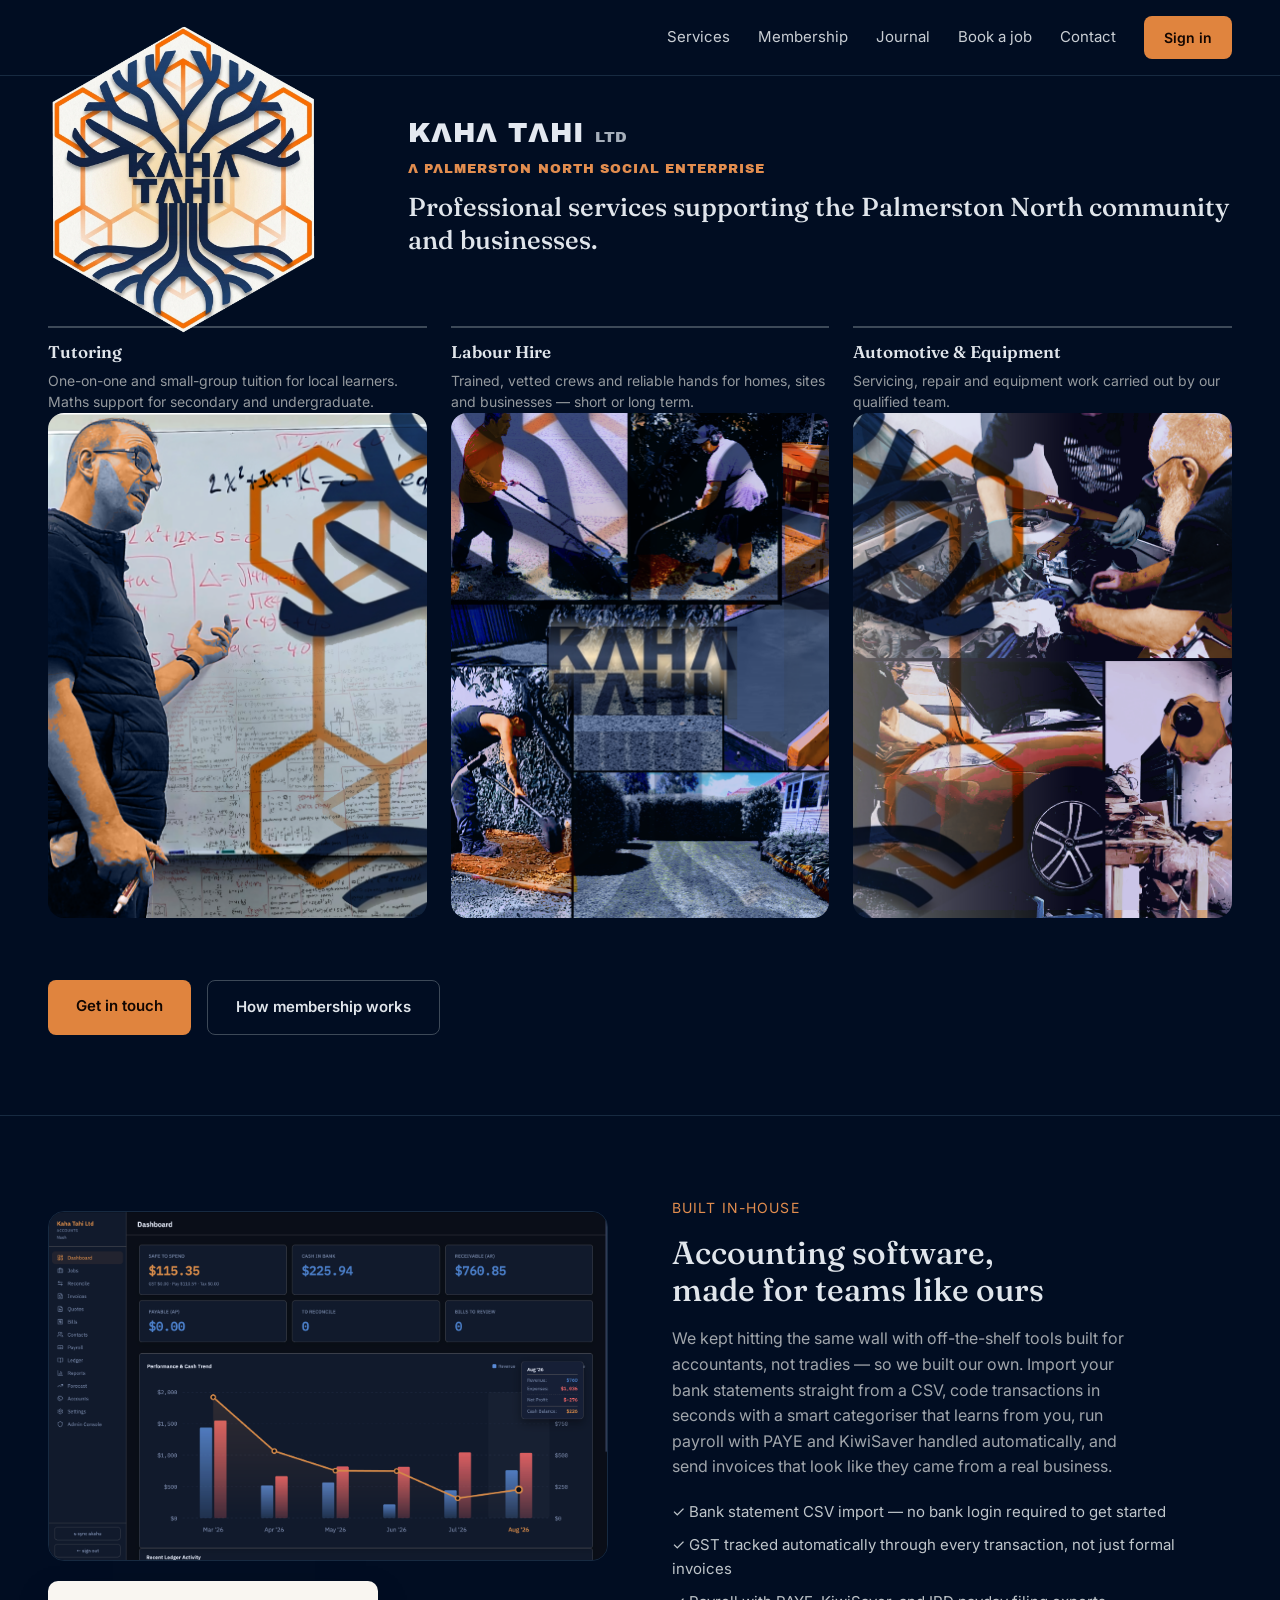
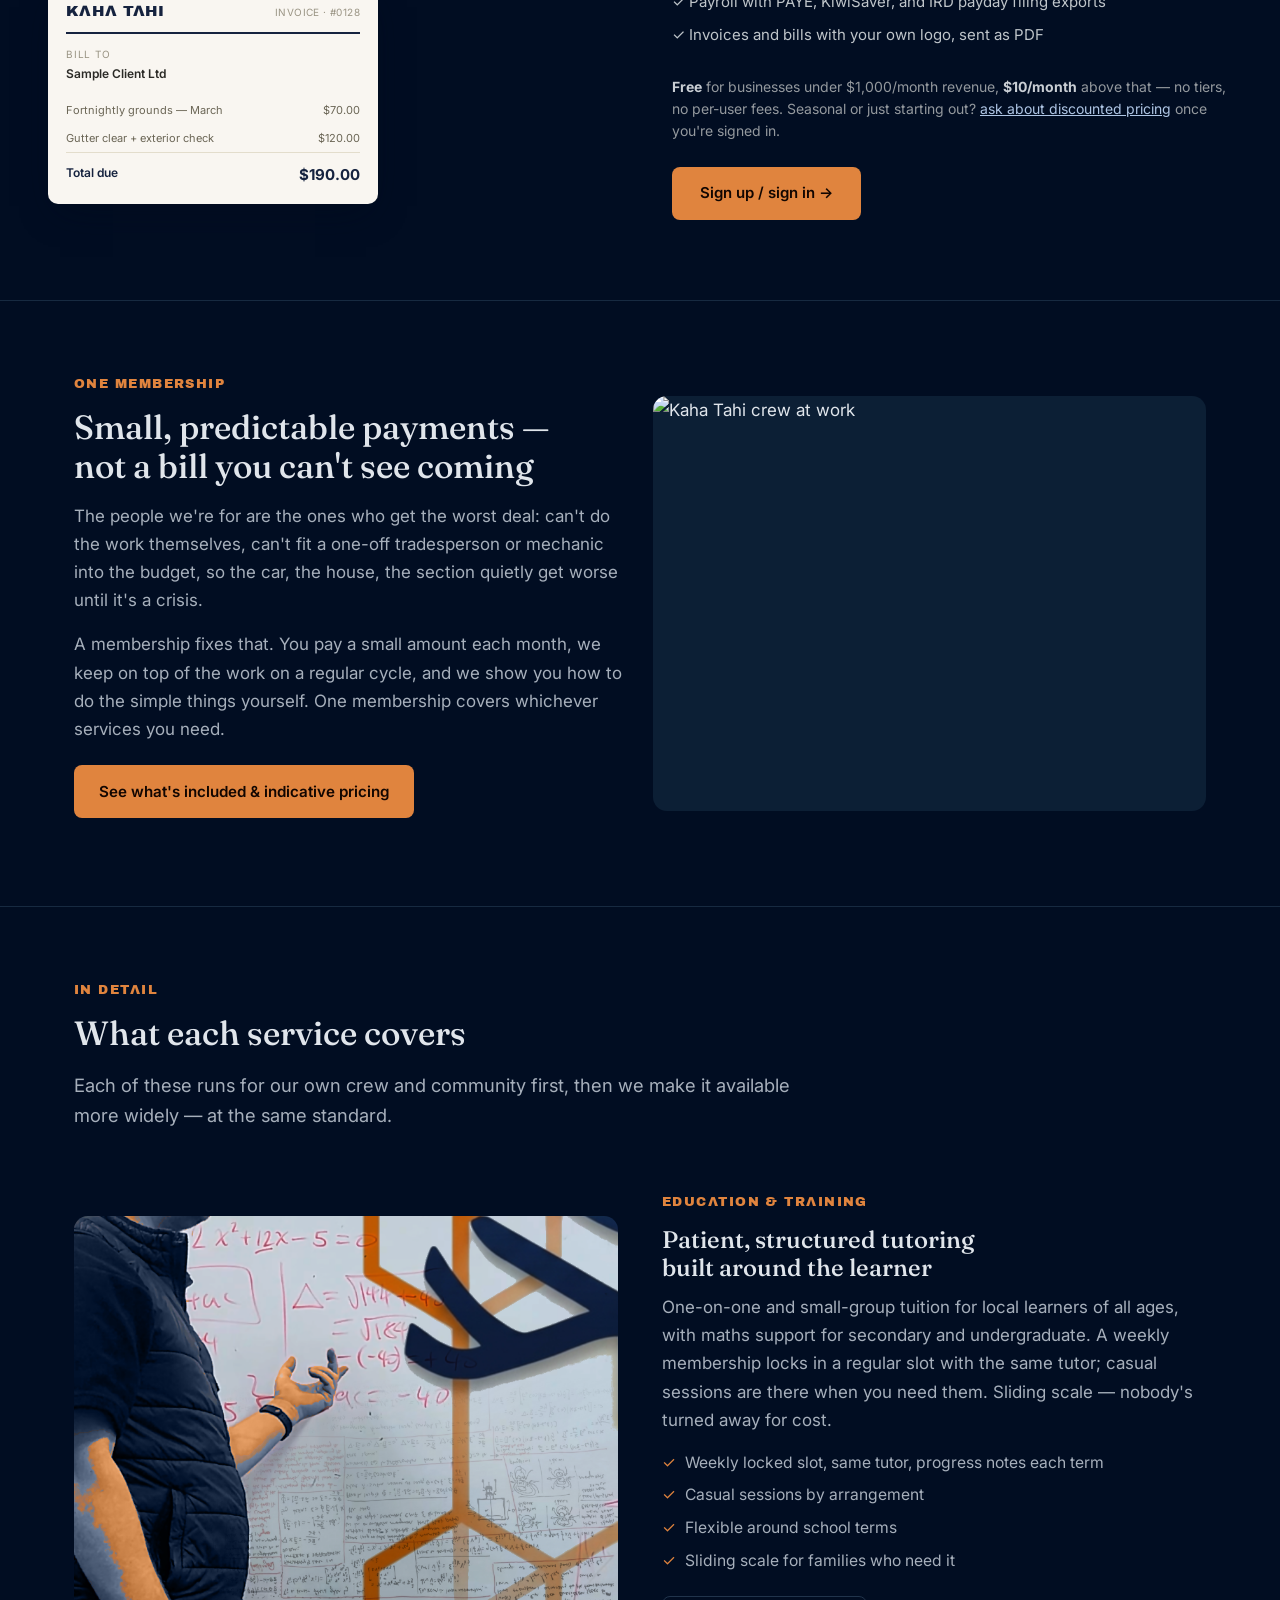
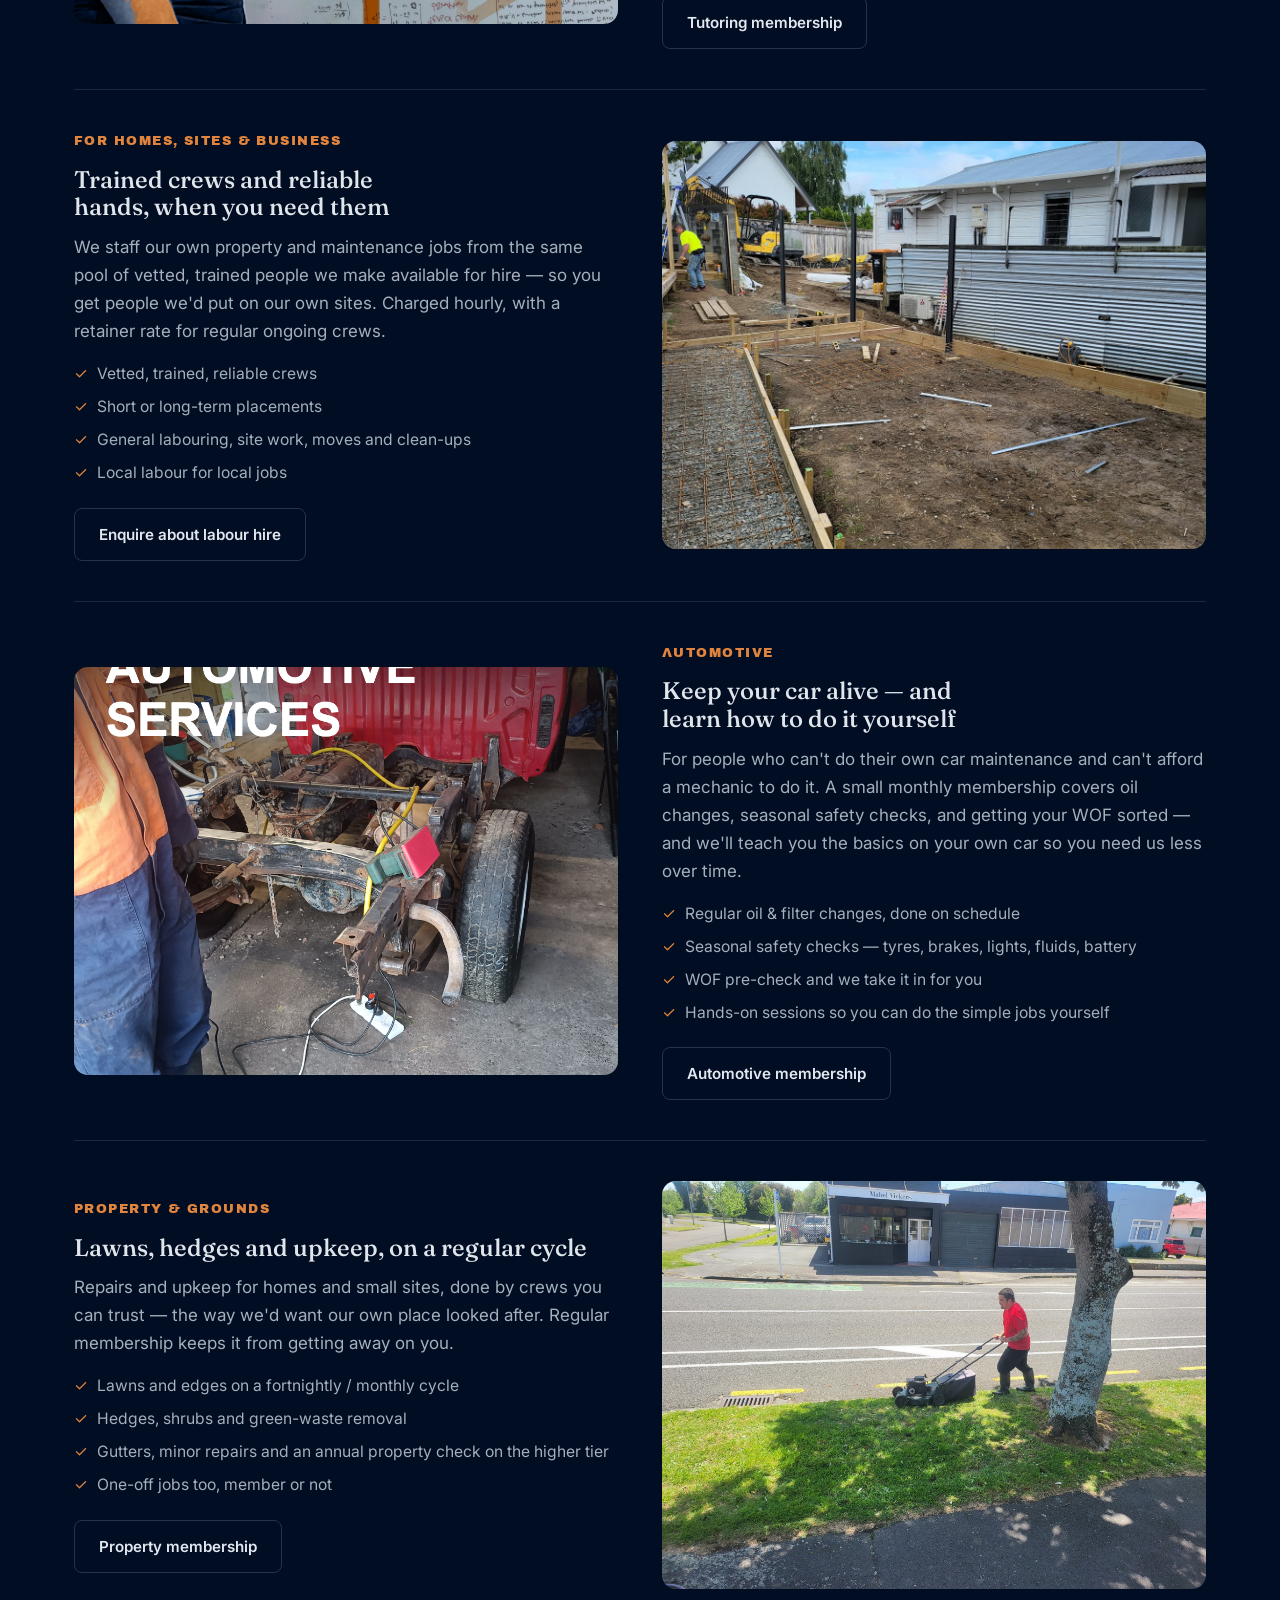
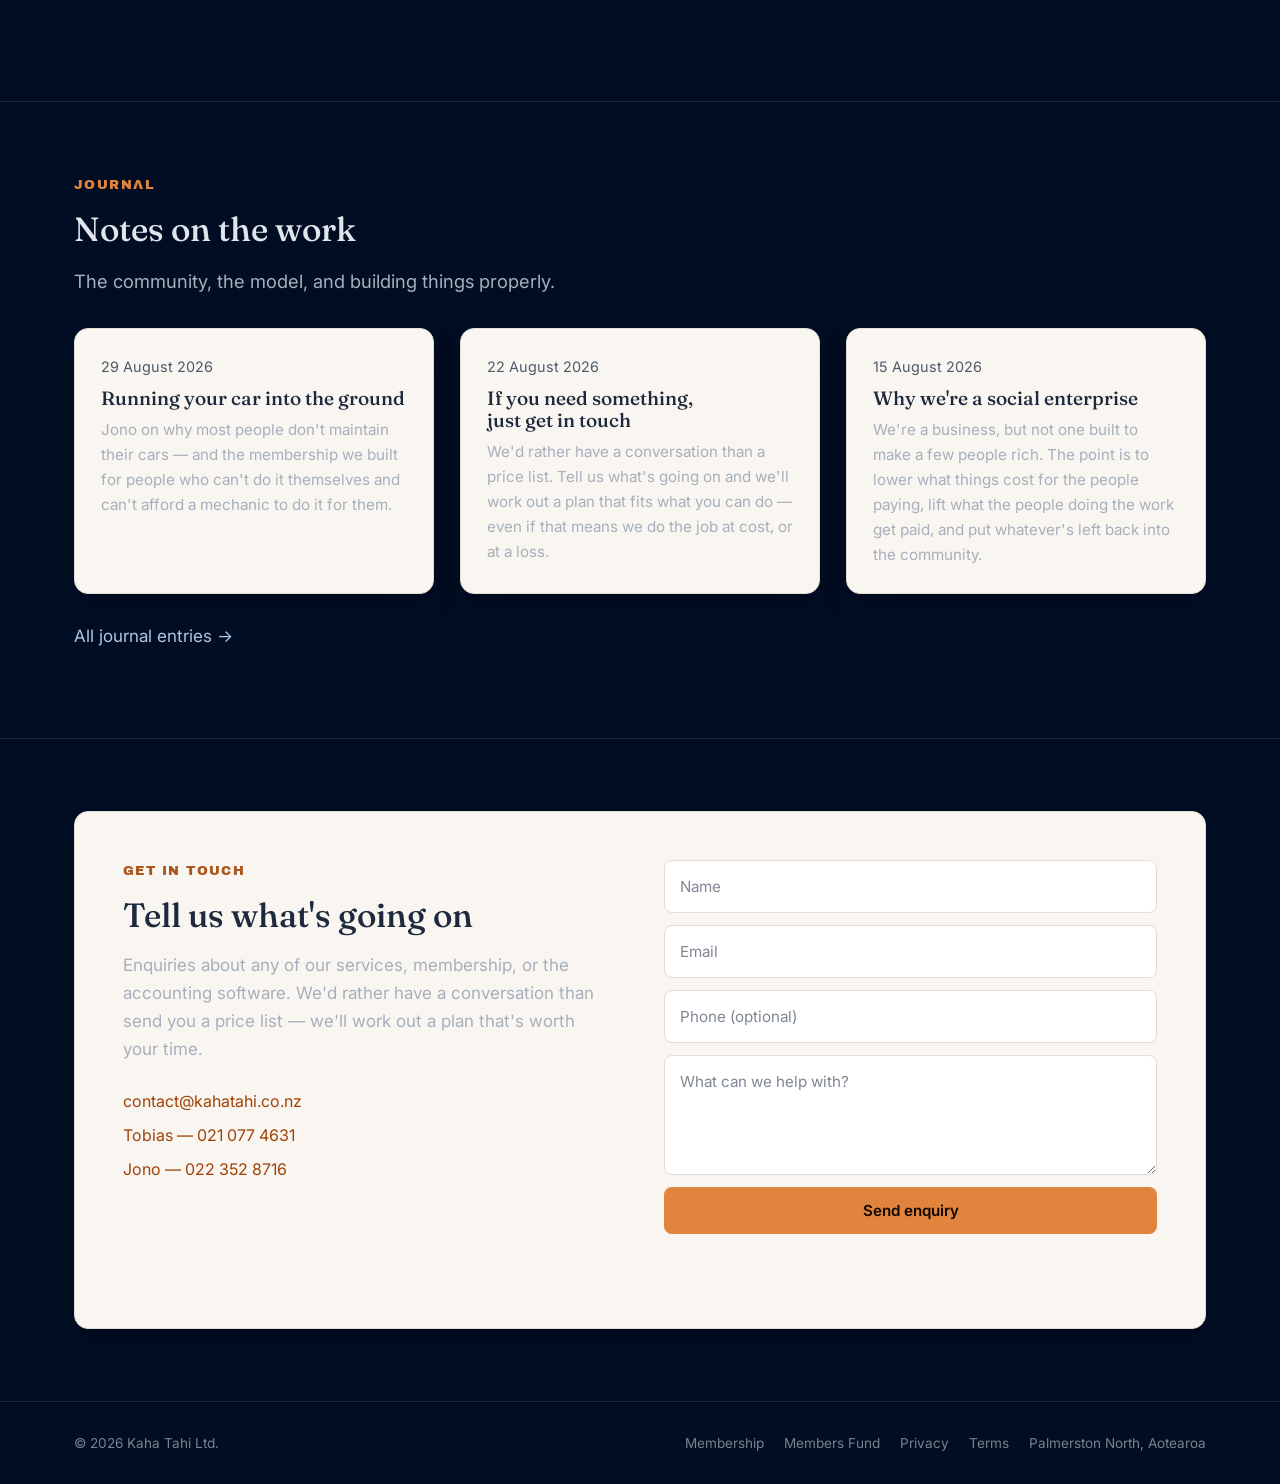
==== index.html @ ae89c0e5 "Add Kaha Sans wordmark to the homepage top; contact block as a paper panel" ====
<!DOCTYPE html>
<html lang="en-NZ">
<head>
  <!-- Google tag (gtag.js) -->
  <script async src="https://www.googletagmanager.com/gtag/js?id=AW-18390096781"></script>
  <script>
    window.dataLayer = window.dataLayer || [];
    function gtag(){dataLayer.push(arguments);}
    gtag('js', new Date());
    gtag('config', 'AW-18390096781');
  </script>
<meta charset="utf-8">
<meta name="viewport" content="width=device-width, initial-scale=1">
<meta name="color-scheme" content="dark">

<title>Kaha Tahi Ltd — Property Maintenance, Automotive, Tutoring &amp; Accounting Software | Palmerston North</title>
<meta name="description" content="Kaha Tahi Ltd is a Palmerston North social enterprise. Tutoring, labour hire, property maintenance and automotive care on affordable memberships, plus the accounting software we built to run our own books.">
<link rel="canonical" href="https://kahatahi.co.nz/">
<meta name="robots" content="index, follow">

<meta property="og:type" content="website">
<meta property="og:site_name" content="Kaha Tahi Ltd">
<meta property="og:title" content="Kaha Tahi Ltd — Professional services supporting the Palmerston North community and businesses">
<meta property="og:description" content="A Palmerston North social enterprise: tutoring, labour hire, property maintenance, automotive care, and accounting software built by us, for teams like ours.">
<meta property="og:url" content="https://kahatahi.co.nz/">
<meta property="og:image" content="https://kahatahi.co.nz/assets/webasset.png">
<meta property="og:locale" content="en_NZ">
<meta name="twitter:card" content="summary_large_image">
<meta name="twitter:title" content="Kaha Tahi Ltd — Palmerston North social enterprise">
<meta name="twitter:description" content="Tutoring, labour hire, property maintenance, automotive care, and accounting software — from a social enterprise that runs its services at cost.">
<meta name="twitter:image" content="https://kahatahi.co.nz/assets/webasset.png">

<meta name="theme-color" content="#010d22">

<script type="application/ld+json">
{
  "@context": "https://schema.org",
  "@type": "LocalBusiness",
  "name": "Kaha Tahi Ltd",
  "url": "https://kahatahi.co.nz/",
  "logo": "https://kahatahi.co.nz/assets/logo.png",
  "image": "https://kahatahi.co.nz/assets/webasset.png",
  "description": "A Palmerston North social enterprise offering tutoring, labour hire, property maintenance, and automotive care, and the developer of Kaha Tahi Accounts.",
  "email": "contact@kahatahi.co.nz",
  "address": {
    "@type": "PostalAddress",
    "addressLocality": "Palmerston North",
    "addressRegion": "Manawatu-Whanganui",
    "addressCountry": "NZ"
  },
  "areaServed": "Palmerston North",
  "sameAs": ["https://accounts.kahatahi.co.nz"]
}
</script>

<link rel="icon" type="image/png" href="/favicon/favicon-96x96.png" sizes="96x96" />
<link rel="icon" type="image/svg+xml" href="/favicon/favicon.svg" />
<link rel="shortcut icon" href="/favicon/favicon.ico" />
<link rel="apple-touch-icon" sizes="180x180" href="/favicon/apple-touch-icon.png" />
<link rel="manifest" href="/favicon/site.webmanifest" />
<link rel="preconnect" href="https://fonts.googleapis.com">
<link rel="preconnect" href="https://fonts.gstatic.com" crossorigin>
<link href="https://fonts.googleapis.com/css2?family=Fraunces:wght@400;500;600&family=Inter:wght@400;500;600&family=Archivo+Black&display=swap" rel="stylesheet">
<link rel="stylesheet" href="/assets/site.css">
<style>
  @font-face {
    font-family: 'Kaha Sans';
    src: url('/assets/fonts/KahaSans-Regular.woff2') format('woff2');
    font-weight: 400; font-style: normal; font-display: swap;
  }
  body { margin: 0; background: oklch(0.16 0.05 255); }

  /* the redesign's top, verbatim inline styles below — these media rules
     just stack the multi-column bits on small screens */
  @media (max-width: 820px) {
    #intro { padding: 20px 20px 0 !important; text-align: center; }
    #intro-logo { position: static !important; width: 200px !important; height: 200px !important; margin: 0 auto 8px; max-width: 60vw !important; }
    #intro-copy { padding-left: 0 !important; min-height: 0 !important; align-items: center; }
    #services-grid { grid-template-columns: 1fr !important; }
    #accounting { grid-template-columns: 1fr !important; gap: 32px !important; }
    .top-nav { padding: 14px 20px !important; }
    #accounting, #services { padding-left: 20px !important; padding-right: 20px !important; }
  }
  /* equal-height cards; images pushed to a common baseline so the row lines up */
  #services-grid { align-items: stretch; }
  .svc-grid-card { text-decoration: none; color: inherit; display: flex; flex-direction: column; }
  .svc-grid-card h3 { transition: color .15s ease; }
  .svc-grid-card > div { margin-top: auto; }
  .svc-grid-card:hover h3 { color: oklch(0.72 0.13 55); }
  .svc-grid-card:hover img { opacity: 0.92; }
</style>
</head>
<body>

<div style="font-family:'Inter',sans-serif; background:oklch(0.16 0.05 255); color:oklch(0.92 0.01 250); min-height:100vh;">

  <!-- NAV (lean utility bar — brand mark lives in the intro block below, not duplicated here) -->
  <nav class="top-nav" style="display:flex; align-items:center; justify-content:flex-end; padding:16px 48px; border-bottom:1px solid oklch(0.28 0.05 255); flex-wrap:wrap;">
    <div style="display:flex; gap:28px; align-items:center; flex-wrap:wrap; justify-content:flex-end;">
      <a href="#services" style="font-size:15px; color:oklch(0.85 0.01 250);">Services</a>
      <a href="/membership/" style="font-size:15px; color:oklch(0.85 0.01 250);">Membership</a>
      <a href="/journal/" style="font-size:15px; color:oklch(0.85 0.01 250);">Journal</a>
      <a href="/booking/" style="font-size:15px; color:oklch(0.85 0.01 250);">Book a job</a>
      <a href="#contact" style="font-size:15px; color:oklch(0.85 0.01 250);">Contact</a>
      <a href="https://accounts.kahatahi.co.nz" style="font-size:14px; font-weight:600; background:oklch(0.70 0.14 55); color:oklch(0.14 0.03 60); padding:10px 20px; border-radius:8px;">Sign in</a>
    </div>
  </nav>

  <!-- INTRO — logo floats top-left and deliberately overlaps into the services grid below -->
  <section id="intro" style="position:relative; max-width:1280px; margin:0 auto; padding:8px 48px 0;">
    <img id="intro-logo" src="/assets/logo-tree.png" alt="Kaha Tahi Ltd." style="position:absolute; left:28px; top:-52px; width:310px; height:310px; object-fit:contain; z-index:20; max-width:44vw;" />
    <div id="intro-copy" style="padding-left:360px; min-height:210px; display:flex; flex-direction:column; justify-content:center;">
      <p style="font-family:var(--font-disp); font-size:1.7rem; line-height:1; letter-spacing:0.04em; color:var(--text); margin:0 0 12px;">KAHA&nbsp;TAHI <span style="font-size:0.55em; color:var(--text-muted); letter-spacing:0.02em;">LTD</span></p>
      <p style="font-size:13px; letter-spacing:0.08em; text-transform:uppercase; color:oklch(0.72 0.13 55); margin:0 0 10px; font-family:var(--font-disp); font-weight:400;">A Palmerston North social enterprise</p>
      <h1 style="font-family:'Fraunces',serif; font-size:26px; line-height:1.3; font-weight:500; margin:0; text-wrap:pretty; max-width:52ch;">Professional services supporting the Palmerston North community and businesses.</h1>
    </div>
  </section>

  <!-- SERVICES GRID — cards scroll down to the detailed section -->
  <section id="services" style="padding:32px 48px 80px; max-width:1280px; margin:0 auto;">
    <div id="services-grid" style="display:grid; grid-template-columns:repeat(3,1fr); gap:24px;">
      <a class="svc-grid-card" href="#pillar-tutoring">
        <h3 style="font-size:17px; font-weight:600; margin:0 0 8px; border-top:2px solid oklch(0.4 0.03 255); padding-top:14px;">Tutoring</h3>
        <p style="font-size:14px; line-height:1.55; color:oklch(0.68 0.01 250); margin:0;">One-on-one and small-group tuition for local learners. Maths support for secondary and undergraduate.</p>
        <div style="aspect-ratio:3/4; border-radius:16px; overflow:hidden; margin-bottom:18px;">
          <img src="/assets/tutoring.png" alt="Tutoring" style="width:100%; height:100%; object-fit:cover; object-position:center; display:block;" />
        </div>
      </a>
      <a class="svc-grid-card" href="#pillar-labour">
        <h3 style="font-size:17px; font-weight:600; margin:0 0 8px; border-top:2px solid oklch(0.4 0.03 255); padding-top:14px;">Labour Hire</h3>
        <p style="font-size:14px; line-height:1.55; color:oklch(0.68 0.01 250); margin:0;">Trained, vetted crews and reliable hands for homes, sites and businesses — short or long term.</p>
        <div style="aspect-ratio:3/4; border-radius:16px; overflow:hidden; margin-bottom:18px;">
          <img src="/assets/property-labour.png" alt="Labour hire" style="width:100%; height:100%; object-fit:cover; object-position:center; display:block;" />
        </div>
      </a>
      <a class="svc-grid-card" href="#pillar-automotive">
        <h3 style="font-size:17px; font-weight:600; margin:0 0 8px; border-top:2px solid oklch(0.4 0.03 255); padding-top:14px;">Automotive &amp; Equipment</h3>
        <p style="font-size:14px; line-height:1.55; color:oklch(0.68 0.01 250); margin:0;">Servicing, repair and equipment work carried out by our qualified team.</p>
        <div style="aspect-ratio:3/4; border-radius:16px; overflow:hidden; margin-bottom:18px;">
          <img src="/assets/automotive-equipment.png" alt="Automotive and equipment" style="width:100%; height:100%; object-fit:cover; object-position:center; display:block;" />
        </div>
      </a>
    </div>
    <div style="display:flex; gap:16px; margin-top:44px; flex-wrap:wrap;">
      <a href="#contact" style="font-size:15px; font-weight:600; background:oklch(0.70 0.14 55); color:oklch(0.14 0.03 60); padding:14px 28px; border-radius:8px;">Get in touch</a>
      <a href="#membership-teaser" style="font-size:15px; font-weight:600; border:1px solid oklch(0.4 0.03 255); color:oklch(0.92 0.01 250); padding:14px 28px; border-radius:8px;">How membership works</a>
    </div>
  </section>

  <!-- ACCOUNTING SOFTWARE -->
  <section id="accounting" style="padding:80px 48px; max-width:1280px; margin:0 auto; display:grid; grid-template-columns:1fr 1fr; gap:64px; align-items:center; border-top:1px solid oklch(0.28 0.05 255);">
    <div>
      <div style="border-radius:16px; overflow:hidden; aspect-ratio:16/10; border:1px solid oklch(0.28 0.05 255);">
        <img src="/assets/accounts-dashboard.png" onerror="this.onerror=null;this.src='/assets/accounts-screenshot.png'" alt="Kaha Tahi Accounts — dashboard" style="width:100%; height:100%; object-fit:cover; object-position:top left; display:block;" />
      </div>

      <!-- Paper-white invoice mock (sample data) — a sparing quote of the letterhead stationery. -->
      <div style="background:var(--paper); border-radius:10px; padding:18px 18px 16px; margin-top:20px; box-shadow:0 14px 34px -12px rgba(4,10,26,0.6); max-width:330px;">
        <div style="display:flex; justify-content:space-between; align-items:baseline; border-bottom:2px solid #16233f; padding-bottom:8px; margin-bottom:12px;">
          <span style="font-family:var(--font-disp); font-size:15px; color:#16233f; letter-spacing:0.02em;">KAHA TAHI</span>
          <span style="font-size:10px; color:#9a9484; letter-spacing:0.04em;">INVOICE · #0128</span>
        </div>
        <p style="font-size:10px; text-transform:uppercase; letter-spacing:0.08em; color:#9a9484; margin:0 0 2px;">Bill to</p>
        <p style="font-size:12px; color:#2b2a26; margin:0 0 12px; font-weight:600;">Sample Client Ltd</p>
        <div style="display:flex; justify-content:space-between; font-size:11px; color:#6b6656; padding:5px 0;">
          <span>Fortnightly grounds — March</span><span>$70.00</span>
        </div>
        <div style="display:flex; justify-content:space-between; font-size:11px; color:#6b6656; padding:5px 0; border-bottom:1px solid #e3ddcc;">
          <span>Gutter clear + exterior check</span><span>$120.00</span>
        </div>
        <div style="display:flex; justify-content:space-between; margin-top:10px;">
          <span style="font-size:12px; font-weight:600; color:#16233f;">Total due</span>
          <span style="font-size:15px; font-weight:700; color:#16233f;">$190.00</span>
        </div>
      </div>
    </div>
    <div>
      <p style="font-size:14px; letter-spacing:0.08em; text-transform:uppercase; color:oklch(0.72 0.13 55); margin:0 0 16px;">Built in-house</p>
      <h2 style="font-family:'Fraunces',serif; font-size:32px; font-weight:500; margin:0 0 18px;">Accounting software, made for teams like ours</h2>
      <p style="font-size:16px; line-height:1.6; color:oklch(0.72 0.01 250); margin:0 0 20px; max-width:48ch;">We kept hitting the same wall with off-the-shelf tools built for accountants, not tradies — so we built our own. Import your bank statements straight from a CSV, code transactions in seconds with a smart categoriser that learns from you, run payroll with PAYE and KiwiSaver handled automatically, and send invoices that look like they came from a real business.</p>
      <ul style="list-style:none; padding:0; margin:0 0 28px; display:flex; flex-direction:column; gap:8px; font-size:15px; color:oklch(0.82 0.01 250);">
        <li>✓ Bank statement CSV import — no bank login required to get started</li>
        <li>✓ GST tracked automatically through every transaction, not just formal invoices</li>
        <li>✓ Payroll with PAYE, KiwiSaver, and IRD payday filing exports</li>
        <li>✓ Invoices and bills with your own logo, sent as PDF</li>
      </ul>
      <p style="font-size:14px; line-height:1.6; color:oklch(0.68 0.01 250); margin:0 0 24px;">
        <strong style="color:oklch(0.85 0.01 250);">Free</strong> for businesses under $1,000/month revenue,
        <strong style="color:oklch(0.85 0.01 250);">$10/month</strong> above that — no tiers, no per-user fees.
        Seasonal or just starting out? <a href="https://accounts.kahatahi.co.nz" style="text-decoration:underline;">ask about discounted pricing</a> once you're signed in.
      </p>
      <a href="https://accounts.kahatahi.co.nz" style="font-size:15px; font-weight:600; background:oklch(0.70 0.14 55); color:oklch(0.14 0.03 60); padding:14px 28px; border-radius:8px; display:inline-block;">Sign up / sign in →</a>
    </div>
  </section>

  <!-- ================= MEMBERSHIP + DETAIL (the rest) ================= -->

  <!-- MEMBERSHIP TEASER -->
  <section class="section" id="membership-teaser">
    <div class="wrap grid grid-2" style="align-items:center">
      <div>
        <p class="kicker">One membership</p>
        <h2>Small, predictable payments — not a bill you can't see coming</h2>
        <p style="color:var(--text-muted)">The people we're for are the ones who get the worst deal: can't do the work themselves, can't fit a one-off tradesperson or mechanic into the budget, so the car, the house, the section quietly get worse until it's a crisis.</p>
        <p style="color:var(--text-muted)">A membership fixes that. You pay a small amount each month, we keep on top of the work on a regular cycle, and we show you how to do the simple things yourself. One membership covers whichever services you need.</p>
        <p style="margin-top:22px"><a class="btn" href="/membership/">See what's included &amp; indicative pricing</a></p>
      </div>
      <div class="pillar-media">
        <img src="/assets/maintenance-grid.jpg" alt="Kaha Tahi crew at work" loading="lazy" />
      </div>
    </div>
  </section>

  <!-- SERVICE DETAIL -->
  <section class="section">
    <div class="wrap">
      <p class="kicker">In detail</p>
      <h2>What each service covers</h2>
      <p class="lede">Each of these runs for our own crew and community first, then we make it available more widely — at the same standard.</p>

      <div style="margin-top:20px">

        <div class="pillar" id="pillar-tutoring">
          <div class="pillar-grid">
            <div class="pillar-media"><img src="/assets/tutoring.png" alt="Tutoring session" loading="lazy" /></div>
            <div>
              <p class="kicker">Education &amp; training</p>
              <h3 style="font-family:var(--font-head);font-size:1.5rem">Patient, structured tutoring built around the learner</h3>
              <p style="color:var(--text-muted)">One-on-one and small-group tuition for local learners of all ages, with maths support for secondary and undergraduate. A weekly membership locks in a regular slot with the same tutor; casual sessions are there when you need them. Sliding scale — nobody's turned away for cost.</p>
              <ul>
                <li>Weekly locked slot, same tutor, progress notes each term</li>
                <li>Casual sessions by arrangement</li>
                <li>Flexible around school terms</li>
                <li>Sliding scale for families who need it</li>
              </ul>
              <a class="btn btn-ghost" href="/membership/#tutoring">Tutoring membership</a>
            </div>
          </div>
        </div>

        <div class="pillar" id="pillar-labour">
          <div class="pillar-grid reverse">
            <div class="pillar-media"><img src="/assets/maintenance-1.jpg" alt="Labour hire crew on site" loading="lazy" /></div>
            <div>
              <p class="kicker">For homes, sites &amp; business</p>
              <h3 style="font-family:var(--font-head);font-size:1.5rem">Trained crews and reliable hands, when you need them</h3>
              <p style="color:var(--text-muted)">We staff our own property and maintenance jobs from the same pool of vetted, trained people we make available for hire — so you get people we'd put on our own sites. Charged hourly, with a retainer rate for regular ongoing crews.</p>
              <ul>
                <li>Vetted, trained, reliable crews</li>
                <li>Short or long-term placements</li>
                <li>General labouring, site work, moves and clean-ups</li>
                <li>Local labour for local jobs</li>
              </ul>
              <a class="btn btn-ghost" href="#contact">Enquire about labour hire</a>
            </div>
          </div>
        </div>

        <div class="pillar" id="pillar-automotive">
          <div class="pillar-grid">
            <div class="pillar-media"><img src="/assets/automotive-hero.jpg" alt="Automotive servicing work" loading="lazy" /></div>
            <div>
              <p class="kicker">Automotive</p>
              <h3 style="font-family:var(--font-head);font-size:1.5rem">Keep your car alive — and learn how to do it yourself</h3>
              <p style="color:var(--text-muted)">For people who can't do their own car maintenance and can't afford a mechanic to do it. A small monthly membership covers oil changes, seasonal safety checks, and getting your WOF sorted — and we'll teach you the basics on your own car so you need us less over time.</p>
              <ul>
                <li>Regular oil &amp; filter changes, done on schedule</li>
                <li>Seasonal safety checks — tyres, brakes, lights, fluids, battery</li>
                <li>WOF pre-check and we take it in for you</li>
                <li>Hands-on sessions so you can do the simple jobs yourself</li>
              </ul>
              <a class="btn btn-ghost" href="/membership/#automotive">Automotive membership</a>
            </div>
          </div>
        </div>

        <div class="pillar" id="pillar-property">
          <div class="pillar-grid reverse">
            <div class="pillar-media"><img src="/assets/labour-1.jpg" alt="Lawn and grounds work" loading="lazy" /></div>
            <div>
              <p class="kicker">Property &amp; grounds</p>
              <h3 style="font-family:var(--font-head);font-size:1.5rem">Lawns, hedges and upkeep, on a regular cycle</h3>
              <p style="color:var(--text-muted)">Repairs and upkeep for homes and small sites, done by crews you can trust — the way we'd want our own place looked after. Regular membership keeps it from getting away on you.</p>
              <ul>
                <li>Lawns and edges on a fortnightly / monthly cycle</li>
                <li>Hedges, shrubs and green-waste removal</li>
                <li>Gutters, minor repairs and an annual property check on the higher tier</li>
                <li>One-off jobs too, member or not</li>
              </ul>
              <a class="btn btn-ghost" href="/membership/#property">Property membership</a>
            </div>
          </div>
        </div>

      </div>
    </div>
  </section>

  <!-- JOURNAL -->
  <section class="section" id="journal">
    <div class="wrap">
      <p class="kicker">Journal</p>
      <h2>Notes on the work</h2>
      <p class="lede">The community, the model, and building things properly.</p>
      <div class="grid grid-3" style="margin-top:32px">
        <!-- POSTS:start -->
        <a class="card" href="/journal/running-your-car-into-the-ground/">
          <p class="article-meta">29 August 2026</p>
          <h3>Running your car into the ground</h3>
          <p style="color:var(--text-muted);font-size:0.95rem;margin:0">Jono on why most people don&#x27;t maintain their cars — and the membership we built for people who can&#x27;t do it themselves and can&#x27;t afford a mechanic to do it for them.</p>
        </a>
        <a class="card" href="/journal/just-get-in-touch/">
          <p class="article-meta">22 August 2026</p>
          <h3>If you need something, just get in touch</h3>
          <p style="color:var(--text-muted);font-size:0.95rem;margin:0">We&#x27;d rather have a conversation than a price list. Tell us what&#x27;s going on and we&#x27;ll work out a plan that fits what you can do — even if that means we do the job at cost, or at a loss.</p>
        </a>
        <a class="card" href="/journal/why-a-social-enterprise/">
          <p class="article-meta">15 August 2026</p>
          <h3>Why we&#x27;re a social enterprise</h3>
          <p style="color:var(--text-muted);font-size:0.95rem;margin:0">We&#x27;re a business, but not one built to make a few people rich. The point is to lower what things cost for the people paying, lift what the people doing the work get paid, and put whatever&#x27;s left back into the community.</p>
        </a>
        <!-- POSTS:end -->
      </div>
      <p style="margin-top:28px"><a href="/journal/">All journal entries →</a></p>
    </div>
  </section>

  <!-- CONTACT -->
  <section class="section" id="contact">
    <div class="wrap">
     <div class="panel grid grid-2" style="padding:clamp(28px,4vw,48px); gap:48px;">
      <div>
        <p class="kicker">Get in touch</p>
        <h2>Tell us what's going on</h2>
        <p style="color:var(--text-muted);max-width:44ch">Enquiries about any of our services, membership, or the accounting software. We'd rather have a conversation than send you a price list — we'll work out a plan that's worth your time.</p>
        <div class="contact-lines" style="margin-top:24px">
          <a href="mailto:contact@kahatahi.co.nz">contact@kahatahi.co.nz</a>
          <a href="tel:+64210774631">Tobias — 021 077 4631</a>
          <a href="tel:+64223528716">Jono — 022 352 8716</a>
        </div>
      </div>
      <div>
        <form class="form" id="contact-form" action="https://formspree.io/p/3080013392728031027/f/contact" method="POST">
          <input type="text" name="name" placeholder="Name" required autocomplete="name" />
          <input type="email" name="email" placeholder="Email" required autocomplete="email" />
          <input type="tel" name="phone" placeholder="Phone (optional)" autocomplete="tel" />
          <textarea name="message" placeholder="What can we help with?" required></textarea>
          <div class="form-hp" aria-hidden="true">
            <label>Leave this field empty<input type="text" name="_gotcha" tabindex="-1" autocomplete="off" /></label>
          </div>
          <button class="btn" type="submit">Send enquiry</button>
          <p class="form-status" id="form-status" role="status" aria-live="polite"></p>
        </form>
      </div>
     </div>
    </div>
  </section>

  <footer class="footer">
    <div class="wrap">
      <span>© 2026 Kaha Tahi Ltd.</span>
      <div class="footer-links">
        <a href="/membership/">Membership</a>
        <a href="/docs/members-fund/">Members Fund</a>
        <a href="https://accounts.kahatahi.co.nz/privacy.html">Privacy</a>
        <a href="https://accounts.kahatahi.co.nz/terms.html">Terms</a>
        <span>Palmerston North, Aotearoa</span>
      </div>
    </div>
  </footer>

</div>

<script>
  document.addEventListener('submit', function (e) {
    var form = e.target;
    if (!form || form.id !== 'contact-form') return;
    e.preventDefault();
    var status = document.getElementById('form-status');
    status.textContent = 'Sending…';
    status.className = 'form-status';
    fetch(form.action, { method: 'POST', body: new FormData(form), headers: { 'Accept': 'application/json' } })
      .then(function (r) {
        if (r.ok) {
          form.reset();
          status.textContent = 'Thanks — we’ll be in touch soon.';
          status.className = 'form-status ok';
        } else {
          status.textContent = 'Something went wrong. Please email contact@kahatahi.co.nz instead.';
          status.className = 'form-status err';
        }
      })
      .catch(function () {
        status.textContent = 'Something went wrong. Please email contact@kahatahi.co.nz instead.';
        status.className = 'form-status err';
      });
  });
</script>

</body>
</html>
---- assets/site.css ----
/* Kaha Tahi Ltd — site styles
   Plain multi-page static site. Design language carried over from the
   original DC-rendered homepage: dark navy ground, safety-orange accent,
   Fraunces headings, Inter body, Kaha Sans display. */

@font-face {
  font-family: 'Kaha Sans';
  src: url('/assets/fonts/KahaSans-Regular.woff2') format('woff2');
  font-weight: 400;
  font-style: normal;
  font-display: swap;
}

:root {
  color-scheme: light;

  --bg:            oklch(0.16 0.05 255);
  --bg-raised:     oklch(0.21 0.05 255);
  --bg-card:       oklch(0.235 0.05 255);
  --border:        oklch(0.32 0.05 255);
  --border-soft:   oklch(0.28 0.05 255);

  --text:          oklch(0.93 0.012 255);
  --text-muted:    oklch(0.75 0.02 255);
  --text-faint:    oklch(0.60 0.02 255);

  /* paper panels — the letterhead's spare lightness, used selectively */
  --paper:         oklch(0.975 0.008 85);
  --paper-edge:    oklch(0.90 0.012 85);
  --ink:           oklch(0.28 0.04 260);
  --ink-soft:      oklch(0.46 0.03 260);
  --ink-faint:     oklch(0.62 0.02 260);

  --accent:        oklch(0.70 0.14 55);
  --accent-hi:     oklch(0.82 0.12 60);
  --accent-link:   oklch(0.82 0.05 255);
  --on-accent:     oklch(0.14 0.03 60);

  --font-body:  'Inter', system-ui, -apple-system, 'Segoe UI', Roboto, sans-serif;
  --font-head:  'Fraunces', 'Iowan Old Style', Georgia, serif;
  --font-disp:  'Kaha Sans', 'Archivo Black', var(--font-body);

  --wrap:  1180px;
  --wrap-narrow: 760px;
}

* { box-sizing: border-box; }

/* ---- paper panel: pale box, dark ink, for cards/tiers ---- */
.panel {
  background: var(--paper);
  color: var(--ink);
  border: 1px solid var(--paper-edge);
  border-radius: 14px;
  box-shadow: 0 10px 30px -12px oklch(0.10 0.04 260 / 0.55);
}
.panel h1, .panel h2, .panel h3, .panel h4 { color: var(--ink); }
.panel p { color: var(--ink-soft); }
.panel a { color: oklch(0.5 0.14 45); }
.panel .kicker { color: oklch(0.55 0.13 50); }
.panel .tier-price, .panel strong { color: var(--ink); }
.panel .tier-note { color: var(--ink-faint); }
.panel .form input, .panel .form textarea {
  background: oklch(1 0 0);
  border-color: var(--paper-edge);
  color: var(--ink);
}
.panel .form input::placeholder, .panel .form textarea::placeholder { color: var(--ink-faint); }
.panel .contact-lines a { color: oklch(0.5 0.14 45); }
.panel .form-status { color: var(--ink-soft); }

/* wordmark lockup — the letterhead's KAHA TAHI, used sparingly */
.wordmark {
  font-family: var(--font-disp);
  font-size: 1.7rem;
  line-height: 1;
  letter-spacing: 0.04em;
  color: var(--text);
  margin: 0 0 12px;
}
.wordmark span { font-size: 0.55em; color: var(--text-muted); letter-spacing: 0.02em; }

html { -webkit-text-size-adjust: 100%; scroll-behavior: smooth; }

body {
  margin: 0;
  background: var(--bg);
  color: var(--text);
  font-family: var(--font-body);
  font-size: 17px;
  line-height: 1.65;
  -webkit-font-smoothing: antialiased;
}

@media (prefers-reduced-motion: reduce) {
  html { scroll-behavior: auto; }
}

a { color: var(--accent-link); text-decoration: none; }
a:hover { color: var(--accent-hi); }

h1, h2, h3, h4 {
  font-family: var(--font-head);
  font-weight: 500;
  line-height: 1.15;
  margin: 0 0 0.5em;
  text-wrap: balance;
}
h1 { font-size: clamp(2rem, 1.4rem + 2.6vw, 3.1rem); }
h2 { font-size: clamp(1.5rem, 1.2rem + 1.4vw, 2.1rem); }
h3 { font-size: 1.2rem; }

p { margin: 0 0 1rem; }
img { max-width: 100%; height: auto; display: block; }

::selection { background: oklch(0.35 0.04 250); }

/* ---- layout helpers ---- */

.wrap { max-width: var(--wrap); margin: 0 auto; padding: 0 24px; }
.wrap-narrow { max-width: var(--wrap-narrow); margin: 0 auto; padding: 0 24px; }

.section { padding: 72px 0; border-top: 1px solid var(--border-soft); }
.section:first-of-type { border-top: 0; }

.kicker {
  font-family: var(--font-disp);
  font-size: 0.82rem;
  letter-spacing: 0.11em;
  text-transform: uppercase;
  color: var(--accent);
  margin: 0 0 14px;
  font-weight: 400;
}

.lede { font-size: 1.15rem; color: var(--text-muted); max-width: 60ch; }

/* ---- nav ---- */

.nav {
  position: sticky;
  top: 0;
  z-index: 50;
  display: flex;
  align-items: center;
  justify-content: space-between;
  gap: 20px;
  padding: 16px 24px;
  background: oklch(0.16 0.02 250 / 0.9);
  backdrop-filter: blur(10px);
  -webkit-backdrop-filter: blur(10px);
  border-bottom: 1px solid var(--border-soft);
}
.nav-brand { display: flex; align-items: center; gap: 11px; }
.nav-brand img { width: 32px; height: 32px; object-fit: contain; }
.nav-brand b {
  font-family: var(--font-disp);
  font-weight: 400;
  font-size: 1.2rem;
  letter-spacing: 0.01em;
  text-transform: uppercase;
  color: var(--text);
}
.nav-brand span { font-weight: 600; font-size: 0.9rem; color: var(--text-muted); }
.nav-links { display: flex; align-items: center; gap: 26px; }
.nav-links a { color: var(--text-muted); font-size: 0.95rem; }
.nav-links a:hover, .nav-links a[aria-current="page"] { color: var(--text); }
.nav-links .btn { color: var(--on-accent); }

@media (max-width: 720px) {
  .nav { flex-wrap: wrap; }
  .nav-links { gap: 16px; font-size: 0.9rem; flex-wrap: wrap; }
}

/* ---- buttons ---- */

.btn {
  display: inline-block;
  background: var(--accent);
  color: var(--on-accent);
  font-weight: 600;
  font-size: 0.95rem;
  padding: 13px 24px;
  border-radius: 8px;
  border: 1px solid transparent;
  cursor: pointer;
  font-family: inherit;
  transition: background 0.15s ease;
}
.btn:hover { background: var(--accent-hi); color: var(--on-accent); }
.btn-ghost {
  background: transparent;
  color: var(--text);
  border-color: var(--border);
}
.btn-ghost:hover { background: var(--bg-raised); color: var(--text); border-color: var(--text-faint); }

/* ---- hero ---- */

.hero { padding: 84px 0 64px; text-align: center; }
.hero .lede { margin-left: auto; margin-right: auto; }
.hero-actions { display: flex; gap: 14px; justify-content: center; flex-wrap: wrap; margin-top: 32px; }

/* Intro block — brand mark beside the headline (the earlier redesign's top).
   Logo left, kicker + headline right; stacks + centres on narrow screens. */
.nav--lean { justify-content: flex-end; }
.intro {
  max-width: 1280px;
  margin: 4px auto -36px;
  padding: 0 48px;
  position: relative;
  z-index: 2;
  display: grid;
  grid-template-columns: auto 1fr;
  gap: clamp(16px, 3vw, 40px);
  align-items: center;
}
.intro-mark { width: clamp(170px, 22vw, 270px); height: auto; display: block; align-self: start; }
.intro-copy .kicker { margin-bottom: 10px; }
.intro-copy h1 {
  font-family: var(--font-head);
  font-size: clamp(1.4rem, 1rem + 1.5vw, 1.8rem);
  font-weight: 500;
  line-height: 1.3;
  margin: 0;
  max-width: 52ch;
}

/* Services 3-up grid (redesign) — title + short desc over a portrait photo. */
.svc-grid {
  max-width: 1280px;
  margin: 0 auto;
  padding: 56px 48px 72px;
  display: grid;
  grid-template-columns: repeat(3, 1fr);
  gap: 24px;
}
.svc-card { display: block; color: inherit; }
.svc-card:hover { color: inherit; }
.svc-card:hover h3 { color: var(--accent); }
.svc-card:hover .svc-photo img { opacity: 0.9; }
.svc-card h3 {
  font-family: var(--font-body);
  font-size: 1.05rem;
  font-weight: 600;
  margin: 0 0 8px;
  border-top: 2px solid var(--border);
  padding-top: 14px;
  transition: color 0.15s ease;
}
.svc-card p { font-size: 0.9rem; line-height: 1.55; color: var(--text-muted); margin: 0 0 16px; }
.svc-card .svc-photo { aspect-ratio: 3 / 4; border-radius: 16px; overflow: hidden; }
.svc-card .svc-photo img { width: 100%; height: 100%; object-fit: cover; display: block; }
.svc-actions { max-width: 1280px; margin: 0 auto; padding: 0 48px 8px; display: flex; gap: 16px; flex-wrap: wrap; }

@media (max-width: 860px) {
  .svc-grid { grid-template-columns: 1fr; }
}
@media (max-width: 768px) {
  .intro {
    grid-template-columns: 1fr;
    justify-items: center;
    text-align: center;
    gap: 18px;
    margin: 0 auto;
    padding: 24px 20px 8px;
  }
  .intro-copy h1 { max-width: none; }
  .svc-grid, .svc-actions { padding-left: 20px; padding-right: 20px; }
}

/* ---- cards / grids ---- */

.grid { display: grid; gap: 26px; }
.grid-2 { grid-template-columns: repeat(2, 1fr); }
.grid-3 { grid-template-columns: repeat(3, 1fr); }
@media (max-width: 860px) { .grid-2, .grid-3 { grid-template-columns: 1fr; } }

.card {
  background: var(--paper);
  color: var(--ink);
  border: 1px solid var(--paper-edge);
  border-radius: 14px;
  padding: 26px;
  box-shadow: 0 10px 30px -12px oklch(0.10 0.04 260 / 0.55);
}
.card h1, .card h2, .card h3 { color: var(--ink); margin-bottom: 8px; }
.card p { color: var(--ink-soft); }
.card a { color: oklch(0.5 0.14 45); }
.card .kicker { color: oklch(0.55 0.13 50); }
.card strong { color: var(--ink); }

/* service pillar rows */
.pillar { padding: 40px 0; border-top: 1px solid var(--border-soft); scroll-margin-top: 84px; }
.pillar:first-child { border-top: 0; }
.pillar-grid { display: grid; grid-template-columns: 1fr 1fr; gap: 44px; align-items: center; }
.pillar-grid.reverse > .pillar-media { order: 2; }
@media (max-width: 860px) {
  .pillar-grid { grid-template-columns: 1fr; gap: 24px; }
  .pillar-grid.reverse > .pillar-media { order: 0; }
}
.pillar-media { border-radius: 14px; overflow: hidden; aspect-ratio: 4 / 3; background: var(--bg-card); }
.pillar-media img { width: 100%; height: 100%; object-fit: cover; }
.pillar ul { list-style: none; padding: 0; margin: 0 0 22px; display: flex; flex-direction: column; gap: 7px; }
.pillar ul li { color: var(--text-muted); font-size: 0.98rem; }
.pillar ul li::before { content: "✓"; color: var(--accent); margin-right: 9px; }

/* ---- pricing tiers ---- */

.tiers { display: grid; grid-template-columns: repeat(auto-fit, minmax(230px, 1fr)); gap: 20px; margin: 28px 0; }
.tier {
  background: var(--paper);
  color: var(--ink);
  border: 1px solid var(--paper-edge);
  border-radius: 14px;
  padding: 24px;
  display: flex;
  flex-direction: column;
  box-shadow: 0 10px 30px -12px oklch(0.10 0.04 260 / 0.55);
}
.tier.featured { border-color: var(--accent); border-width: 2px; }
.tier-name { font-family: var(--font-head); font-size: 1.15rem; margin-bottom: 4px; color: var(--ink); }
.tier-price { font-size: 1.7rem; font-weight: 600; color: var(--ink); margin: 6px 0 2px; }
.tier-price small { font-size: 0.9rem; font-weight: 400; color: var(--ink-faint); }
.tier-note { font-size: 0.85rem; color: var(--ink-faint); margin-bottom: 14px; }
.tier ul { list-style: none; padding: 0; margin: 0 0 18px; display: flex; flex-direction: column; gap: 8px; font-size: 0.92rem; color: var(--ink-soft); }
.tier ul li::before { content: "–"; color: var(--accent); margin-right: 8px; }
.tier .btn { margin-top: auto; text-align: center; }

.fineprint { font-size: 0.85rem; color: var(--text-faint); max-width: 62ch; }
.fineprint sup { color: var(--accent); }

/* ---- contact form ---- */

.form { display: flex; flex-direction: column; gap: 12px; }
.form input, .form textarea {
  background: var(--bg-raised);
  border: 1px solid var(--border);
  border-radius: 8px;
  padding: 13px 15px;
  color: var(--text);
  font: inherit;
  font-size: 0.95rem;
}
.form textarea { resize: vertical; min-height: 120px; }
.form input:focus, .form textarea:focus { outline: 2px solid var(--accent); outline-offset: 1px; }
.form-hp { position: absolute; left: -9999px; width: 1px; height: 1px; overflow: hidden; }
.form-status { font-size: 0.9rem; color: var(--text-muted); min-height: 1.2em; }
.form-status.ok { color: var(--accent-hi); }
.form-status.err { color: oklch(0.72 0.15 25); }

.contact-lines { display: flex; flex-direction: column; gap: 8px; font-size: 1rem; }

/* ---- article / journal ---- */

.article { padding: 56px 0 72px; }
.article-meta { color: var(--text-faint); font-size: 0.9rem; margin-bottom: 8px; }
.article h1 { margin-bottom: 16px; }
.article-body { font-size: 1.06rem; }
.article-body > * { max-width: 68ch; }
.article-body h2 { margin-top: 1.8em; }
.article-body h3 { margin-top: 1.6em; font-family: var(--font-head); }
.article-body ul, .article-body ol { padding-left: 1.3em; }
.article-body li { margin-bottom: 0.4em; }
.article-body blockquote {
  margin: 1.4em 0;
  padding: 4px 0 4px 20px;
  border-left: 3px solid var(--accent);
  color: var(--text-muted);
  font-style: italic;
}
.article-body a { text-decoration: underline; }
.article-body code {
  background: var(--bg-raised);
  padding: 1px 5px;
  border-radius: 4px;
  font-size: 0.9em;
}
.article-body hr { border: 0; border-top: 1px solid var(--border-soft); margin: 2em 0; }

.post-list { display: flex; flex-direction: column; gap: 4px; }
.post-item { display: block; padding: 22px 0; border-top: 1px solid var(--border-soft); }
.post-item:hover { background: oklch(0.18 0.02 250); }
.post-item .article-meta { margin-bottom: 4px; }
.post-item h3 { margin-bottom: 6px; color: var(--text); font-size: 1.25rem; }
.post-item p { margin: 0; color: var(--text-muted); font-size: 0.96rem; }

.backlink { font-size: 0.9rem; display: inline-block; margin-bottom: 28px; }
.backlink::before { content: "← "; }

/* ---- doc pages ---- */

.doc { padding: 48px 0 72px; }
.doc-body { font-size: 1rem; }
.doc-body > * { max-width: 74ch; }
.doc-body h2 { margin-top: 1.9em; padding-top: 0.3em; border-top: 1px solid var(--border-soft); }
.doc-body h3 { margin-top: 1.4em; font-family: var(--font-head); font-size: 1.05rem; }
.doc-body table { border-collapse: collapse; width: 100%; max-width: 74ch; margin: 1.2em 0; font-size: 0.92rem; }
.doc-body th, .doc-body td { border: 1px solid var(--border-soft); padding: 9px 12px; text-align: left; vertical-align: top; }
.doc-body th { background: var(--bg-raised); }
.doc-callout {
  background: var(--bg-raised);
  border: 1px solid var(--border-soft);
  border-left: 3px solid var(--accent);
  border-radius: 8px;
  padding: 16px 20px;
  margin: 1.5em 0;
  font-size: 0.95rem;
  color: var(--text-muted);
}

/* ---- footer ---- */

.footer {
  border-top: 1px solid var(--border-soft);
  padding: 30px 0;
  color: var(--text-faint);
  font-size: 0.85rem;
}
.footer .wrap { display: flex; justify-content: space-between; align-items: center; flex-wrap: wrap; gap: 12px; }
.footer a { color: var(--text-faint); }
.footer a:hover { color: var(--text-muted); }
.footer-links { display: flex; gap: 20px; flex-wrap: wrap; }
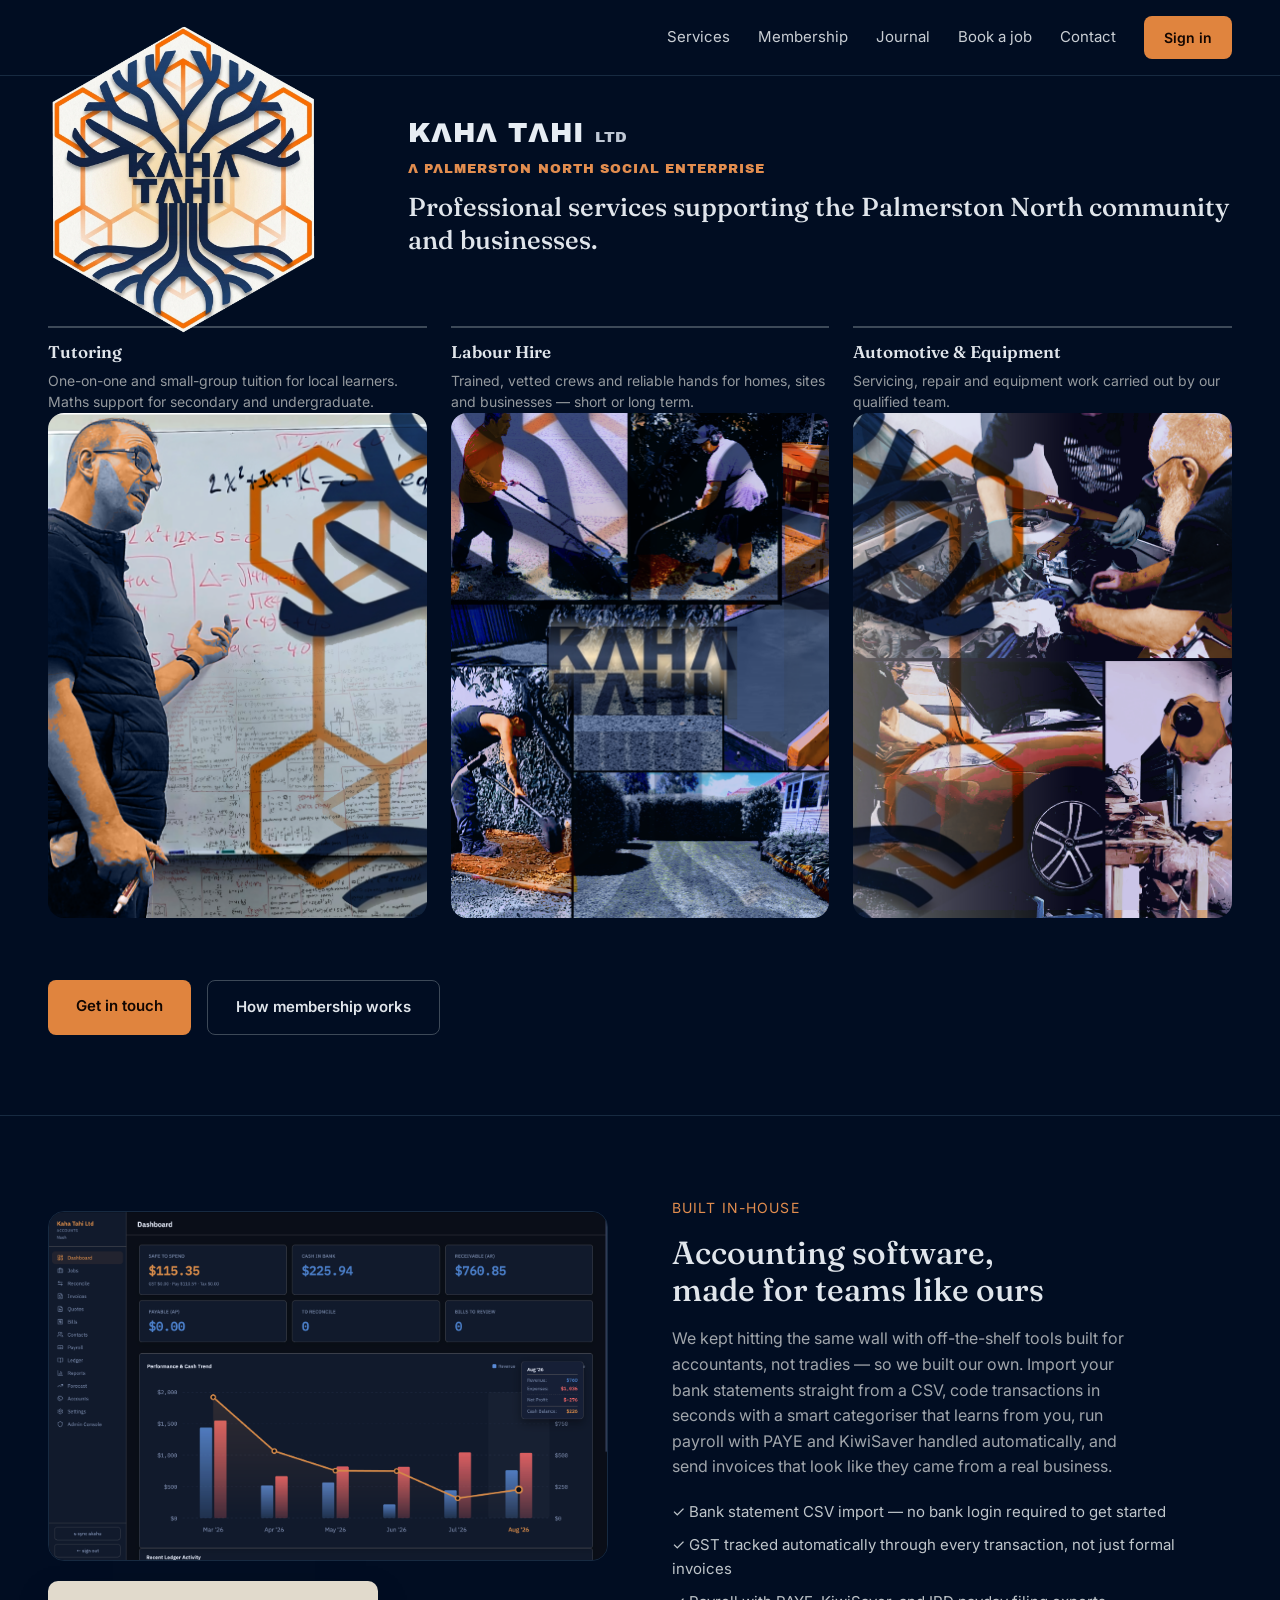
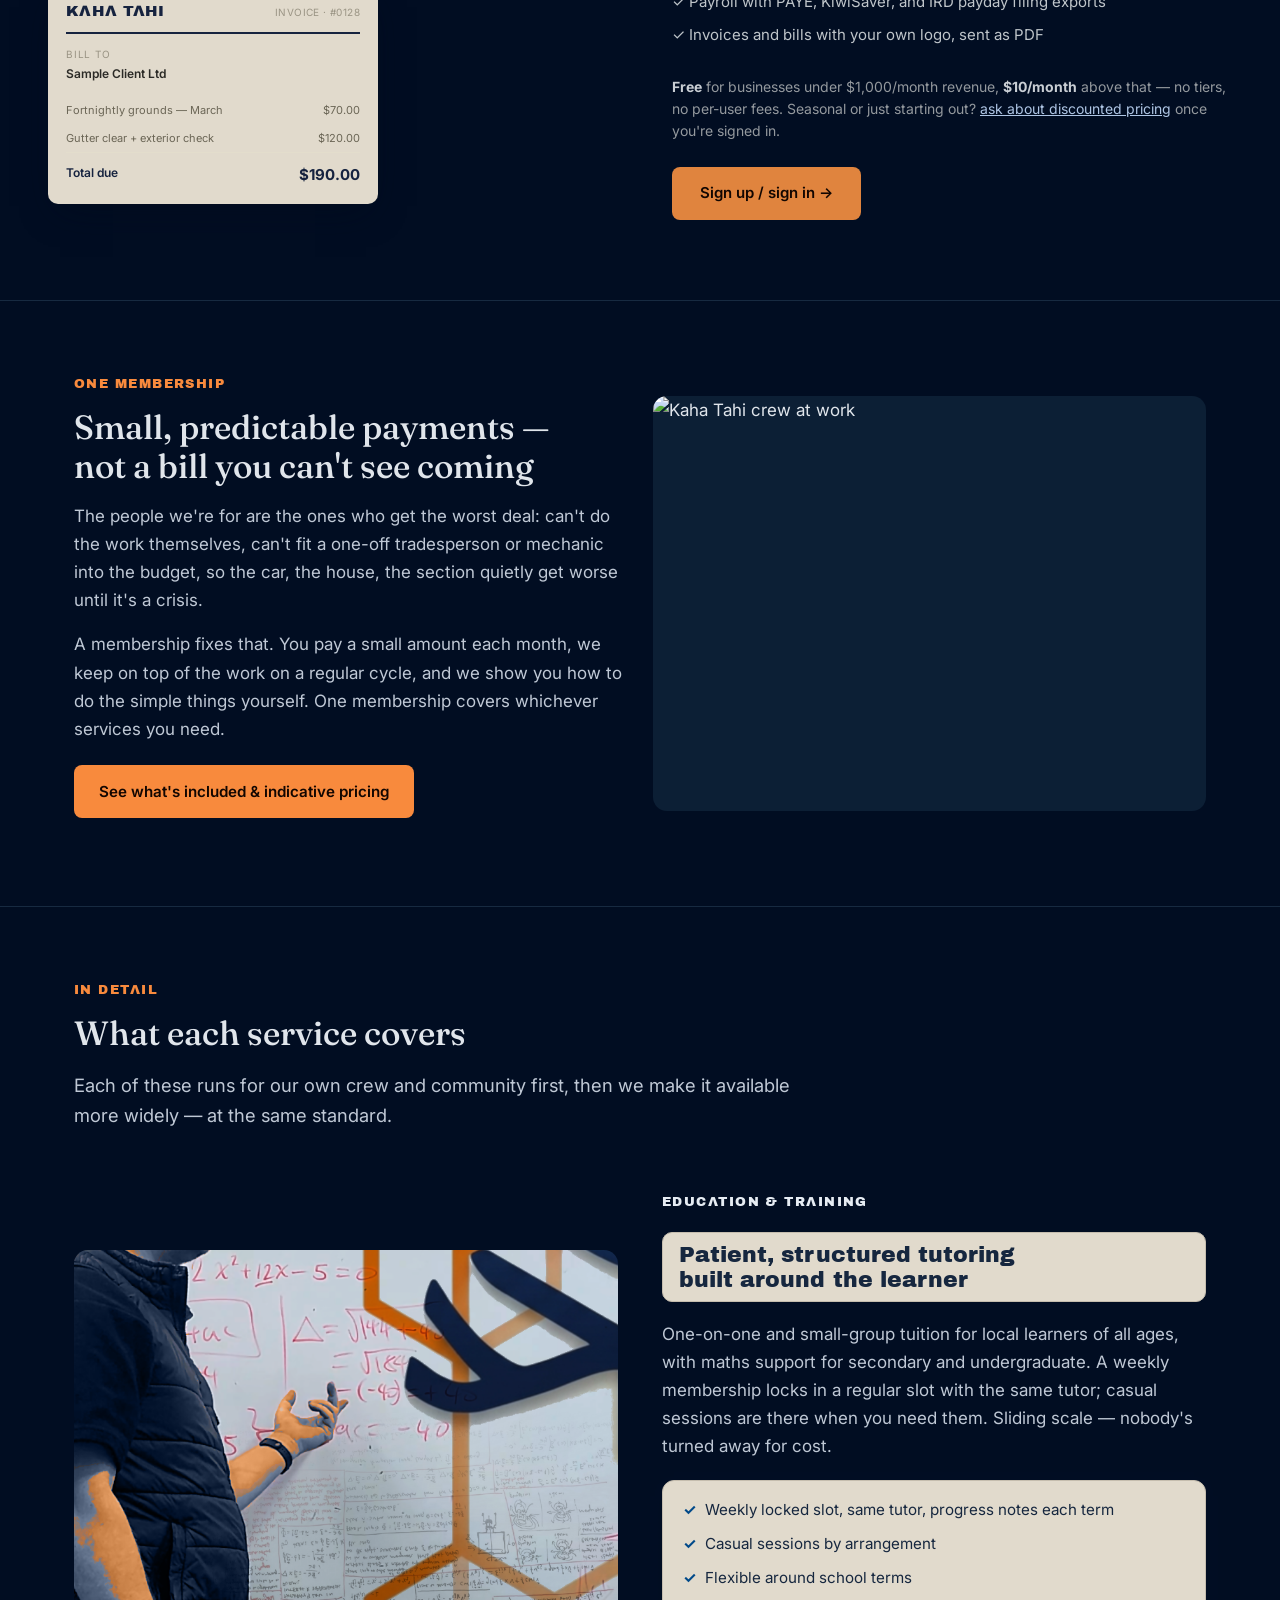
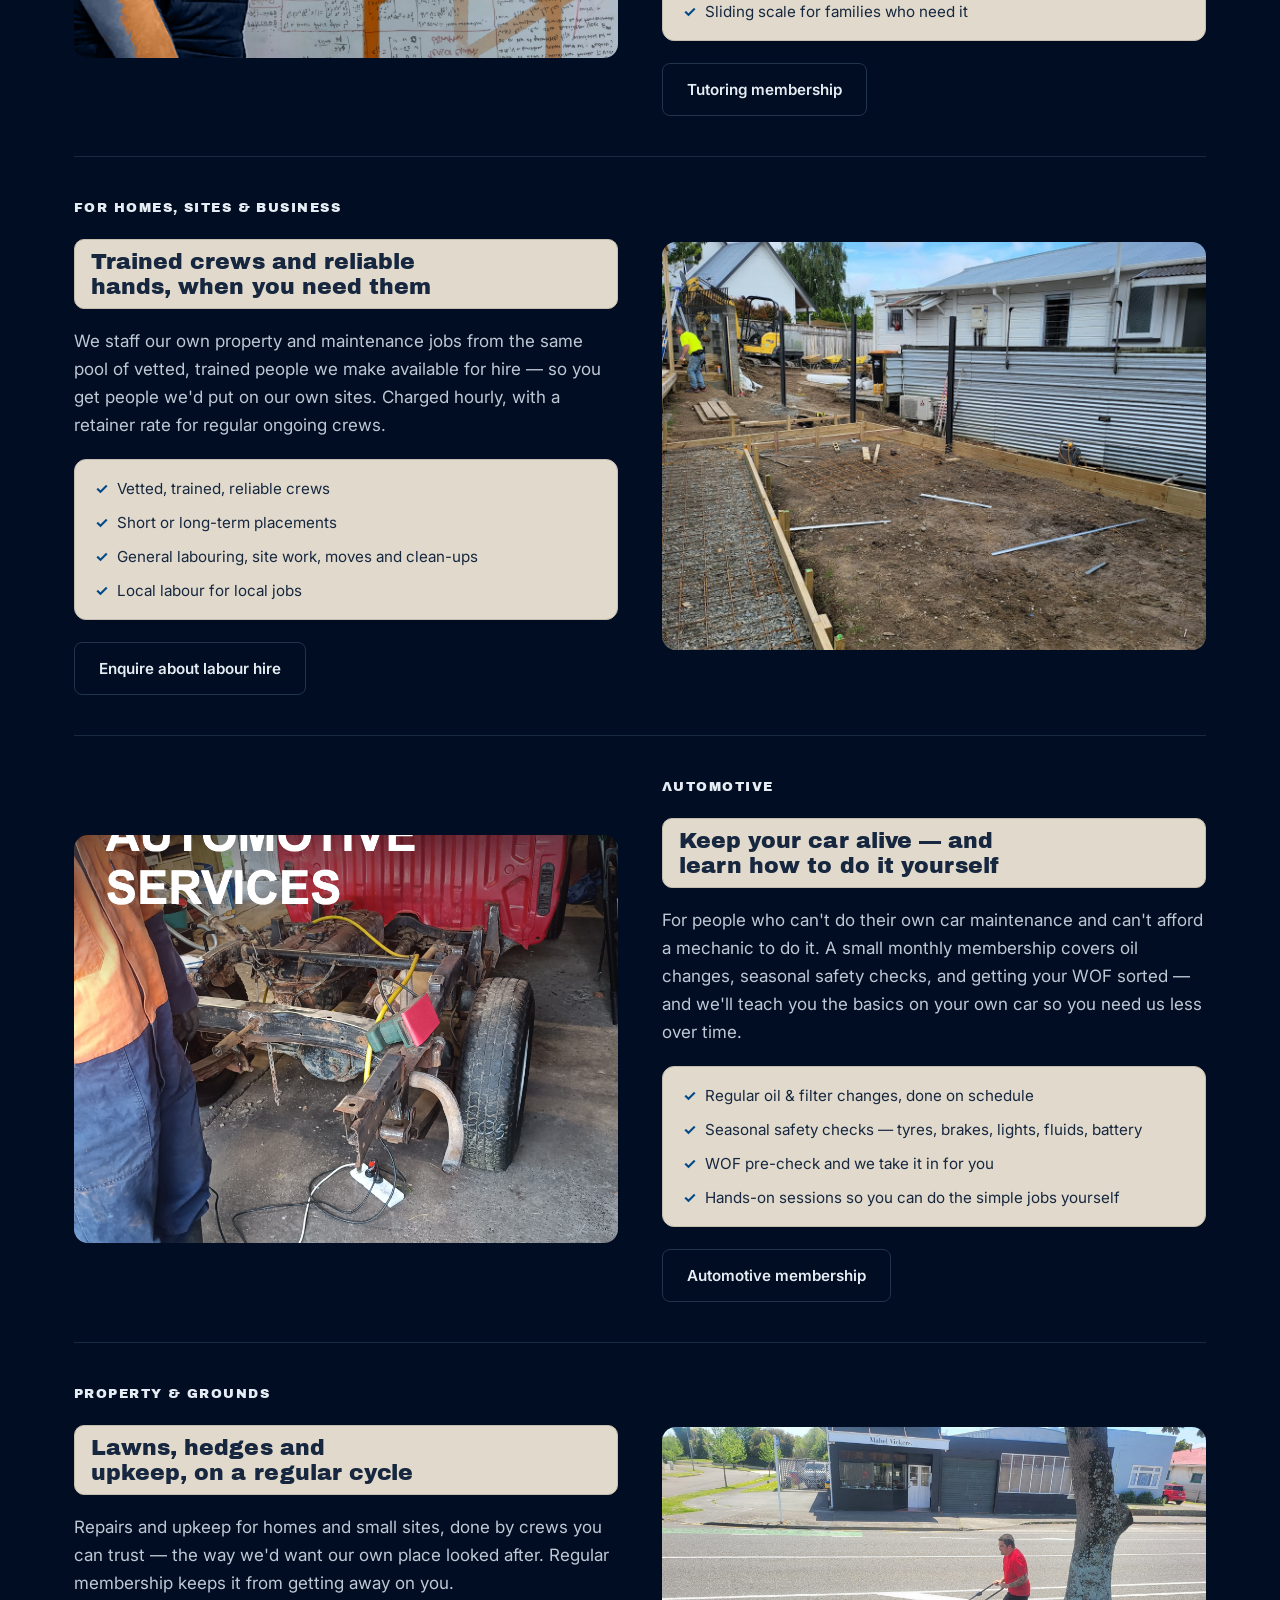
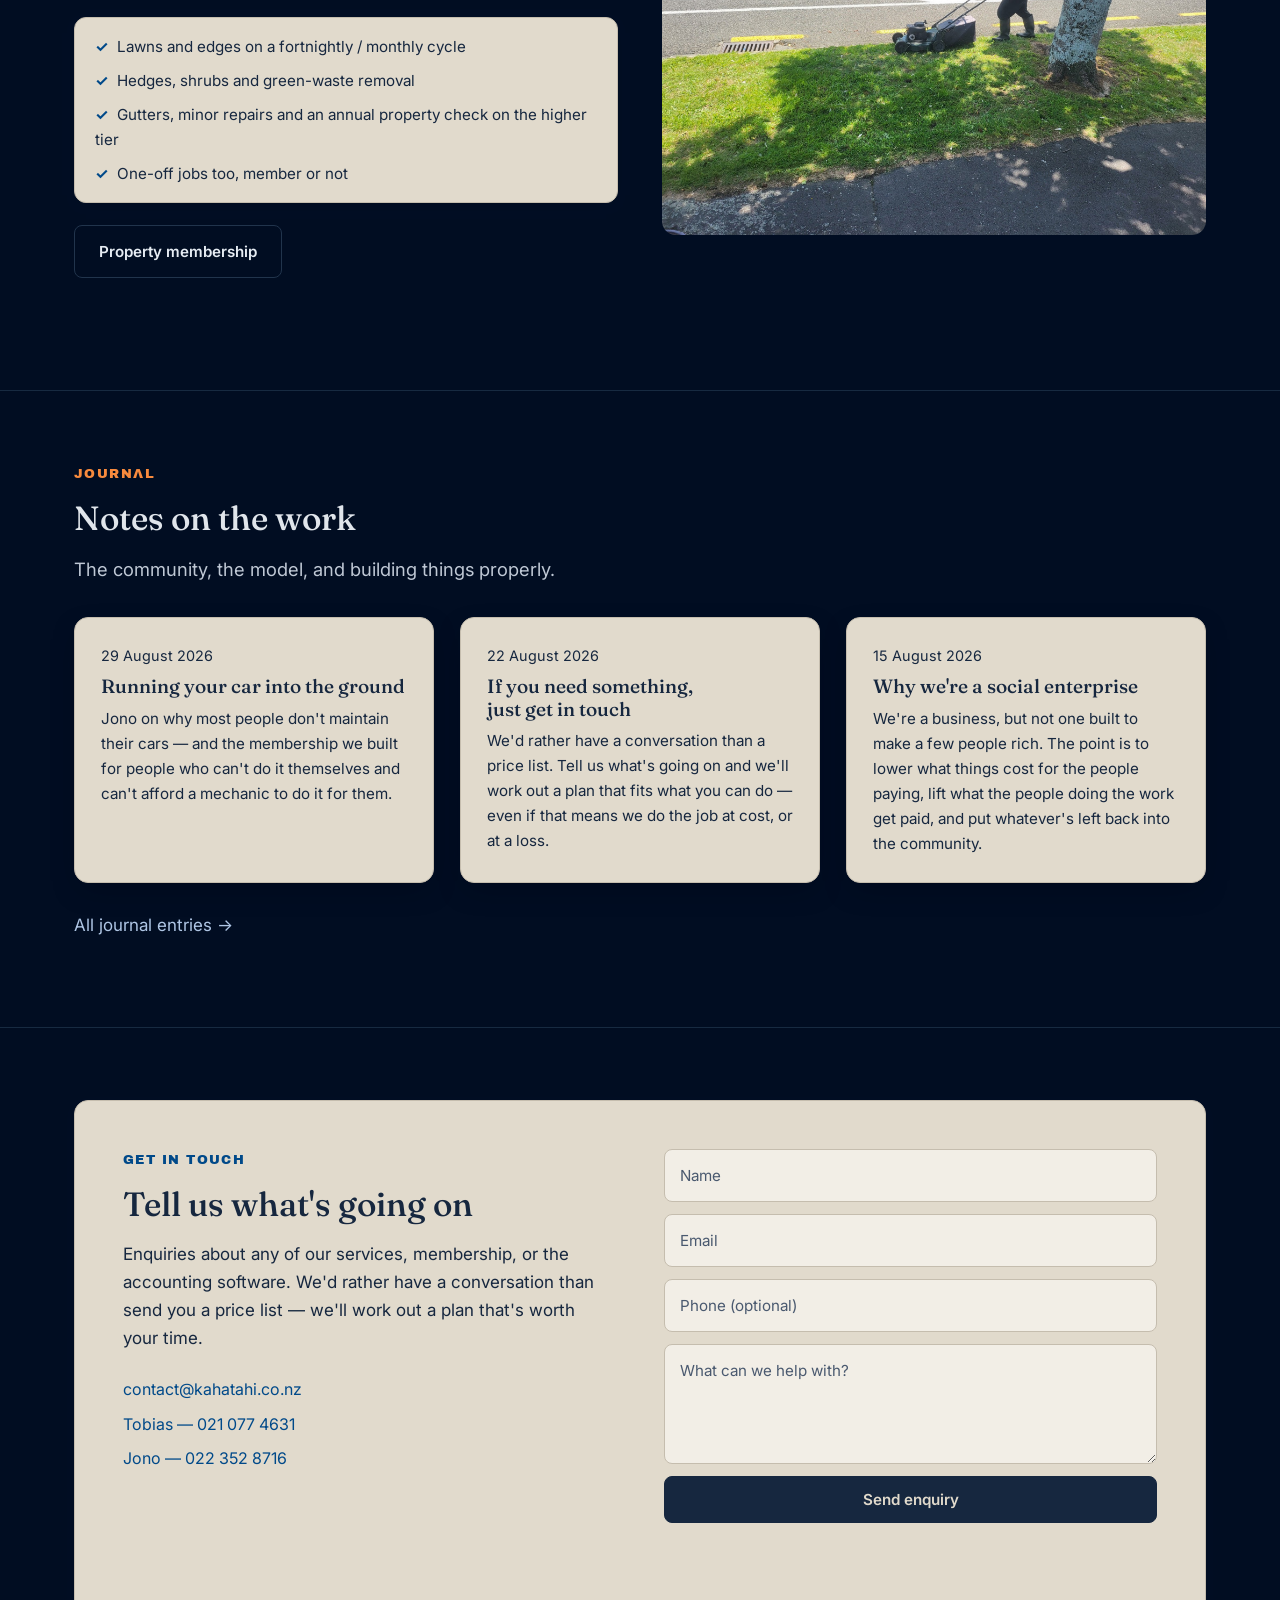
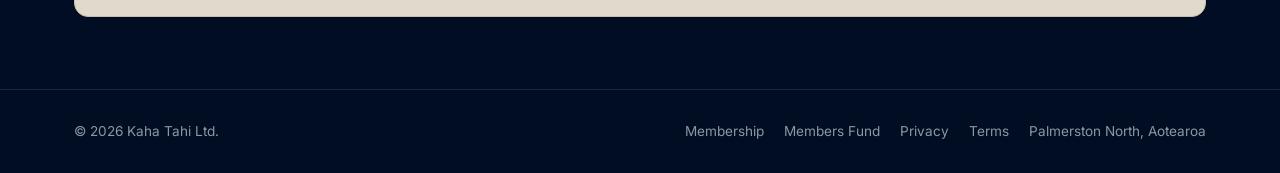
==== commit 6c0bd1cf: "Heavier sans pillar titles in tight chips; brighter body text; ink on cards" ====
--- a/index.html
+++ b/index.html
@@ -225,7 +225,7 @@
             <div class="pillar-media"><img src="/assets/tutoring.png" alt="Tutoring session" loading="lazy" /></div>
             <div>
               <p class="kicker">Education &amp; training</p>
-              <h3 style="font-family:var(--font-head);font-size:1.5rem">Patient, structured tutoring built around the learner</h3>
+              <h3>Patient, structured tutoring built around the learner</h3>
               <p style="color:var(--text-muted)">One-on-one and small-group tuition for local learners of all ages, with maths support for secondary and undergraduate. A weekly membership locks in a regular slot with the same tutor; casual sessions are there when you need them. Sliding scale — nobody's turned away for cost.</p>
               <ul>
                 <li>Weekly locked slot, same tutor, progress notes each term</li>
@@ -243,7 +243,7 @@
             <div class="pillar-media"><img src="/assets/maintenance-1.jpg" alt="Labour hire crew on site" loading="lazy" /></div>
             <div>
               <p class="kicker">For homes, sites &amp; business</p>
-              <h3 style="font-family:var(--font-head);font-size:1.5rem">Trained crews and reliable hands, when you need them</h3>
+              <h3>Trained crews and reliable hands, when you need them</h3>
               <p style="color:var(--text-muted)">We staff our own property and maintenance jobs from the same pool of vetted, trained people we make available for hire — so you get people we'd put on our own sites. Charged hourly, with a retainer rate for regular ongoing crews.</p>
               <ul>
                 <li>Vetted, trained, reliable crews</li>
@@ -261,7 +261,7 @@
             <div class="pillar-media"><img src="/assets/automotive-hero.jpg" alt="Automotive servicing work" loading="lazy" /></div>
             <div>
               <p class="kicker">Automotive</p>
-              <h3 style="font-family:var(--font-head);font-size:1.5rem">Keep your car alive — and learn how to do it yourself</h3>
+              <h3>Keep your car alive — and learn how to do it yourself</h3>
               <p style="color:var(--text-muted)">For people who can't do their own car maintenance and can't afford a mechanic to do it. A small monthly membership covers oil changes, seasonal safety checks, and getting your WOF sorted — and we'll teach you the basics on your own car so you need us less over time.</p>
               <ul>
                 <li>Regular oil &amp; filter changes, done on schedule</li>
@@ -279,7 +279,7 @@
             <div class="pillar-media"><img src="/assets/labour-1.jpg" alt="Lawn and grounds work" loading="lazy" /></div>
             <div>
               <p class="kicker">Property &amp; grounds</p>
-              <h3 style="font-family:var(--font-head);font-size:1.5rem">Lawns, hedges and upkeep, on a regular cycle</h3>
+              <h3>Lawns, hedges and upkeep, on a regular cycle</h3>
               <p style="color:var(--text-muted)">Repairs and upkeep for homes and small sites, done by crews you can trust — the way we'd want our own place looked after. Regular membership keeps it from getting away on you.</p>
               <ul>
                 <li>Lawns and edges on a fortnightly / monthly cycle</li>
--- a/assets/site.css
+++ b/assets/site.css
@@ -12,7 +12,9 @@
 }
 
 :root {
-  color-scheme: light;
+  /* the site is committed-dark; "only dark" tells browsers not to
+     auto-invert it (Chrome Auto Dark Mode etc.) */
+  color-scheme: only dark;
 
   --bg:            oklch(0.16 0.05 255);
   --bg-raised:     oklch(0.21 0.05 255);
@@ -20,19 +22,22 @@
   --border:        oklch(0.32 0.05 255);
   --border-soft:   oklch(0.28 0.05 255);
 
-  --text:          oklch(0.93 0.012 255);
-  --text-muted:    oklch(0.75 0.02 255);
-  --text-faint:    oklch(0.60 0.02 255);
-
-  /* paper panels — the letterhead's spare lightness, used selectively */
-  --paper:         oklch(0.975 0.008 85);
-  --paper-edge:    oklch(0.90 0.012 85);
-  --ink:           oklch(0.28 0.04 260);
-  --ink-soft:      oklch(0.46 0.03 260);
-  --ink-faint:     oklch(0.62 0.02 260);
-
-  --accent:        oklch(0.70 0.14 55);
-  --accent-hi:     oklch(0.82 0.12 60);
+  --text:          oklch(0.94 0.012 255);
+  --text-muted:    oklch(0.83 0.02 255);
+  --text-faint:    oklch(0.67 0.02 255);
+
+  /* paper panels — the letterhead's spare lightness (light-mode only;
+     dark-mode visitors get the blue treatment instead, see media query below).
+     A warm aged manila, not a bright white. */
+  --paper:         oklch(0.89 0.02 82);
+  --paper-edge:    oklch(0.80 0.022 82);
+  --ink:           oklch(0.27 0.05 258);
+  --ink-soft:      oklch(0.32 0.05 258);
+  --ink-faint:     oklch(0.46 0.04 258);
+  --ink-link:      oklch(0.40 0.13 248);
+
+  --accent:        oklch(0.74 0.16 52);
+  --accent-hi:     oklch(0.83 0.13 58);
   --accent-link:   oklch(0.82 0.05 255);
   --on-accent:     oklch(0.14 0.03 60);
 
@@ -46,28 +51,79 @@
 
 * { box-sizing: border-box; }
 
-/* ---- paper panel: pale box, dark ink, for cards/tiers ---- */
+/* ---- paper panel: aged manila box, dark ink, for cards/tiers (light mode) ---- */
 .panel {
   background: var(--paper);
   color: var(--ink);
   border: 1px solid var(--paper-edge);
   border-radius: 14px;
-  box-shadow: 0 10px 30px -12px oklch(0.10 0.04 260 / 0.55);
-}
+  box-shadow: 0 4px 16px -12px oklch(0.05 0.03 260 / 0.5);
+}
+/* so inline color:var(--text-muted) on paragraphs inside a panel reads as ink */
+.panel, .card { --text-muted: var(--ink); --text-faint: var(--ink-faint); }
 .panel h1, .panel h2, .panel h3, .panel h4 { color: var(--ink); }
-.panel p { color: var(--ink-soft); }
-.panel a { color: oklch(0.5 0.14 45); }
-.panel .kicker { color: oklch(0.55 0.13 50); }
+.panel p { color: var(--ink); }
+.panel a { color: var(--ink-link); }
+.panel .kicker { color: var(--ink-link); }
 .panel .tier-price, .panel strong { color: var(--ink); }
 .panel .tier-note { color: var(--ink-faint); }
+/* on paper: a restrained navy button, not a slab of orange */
+.panel .btn {
+  background: var(--ink);
+  color: var(--paper);
+  border-color: var(--ink);
+}
+.panel .btn:hover { background: oklch(0.22 0.05 258); color: var(--paper); }
+.panel .btn-ghost {
+  background: transparent;
+  color: var(--ink);
+  border-color: var(--paper-edge);
+}
+.panel .btn-ghost:hover { background: oklch(0.84 0.02 82); color: var(--ink); }
 .panel .form input, .panel .form textarea {
-  background: oklch(1 0 0);
+  background: oklch(0.95 0.012 82);
   border-color: var(--paper-edge);
   color: var(--ink);
 }
 .panel .form input::placeholder, .panel .form textarea::placeholder { color: var(--ink-faint); }
-.panel .contact-lines a { color: oklch(0.5 0.14 45); }
+.panel .form input:focus, .panel .form textarea:focus { outline-color: var(--ink-link); }
+.panel .contact-lines a { color: var(--ink-link); }
 .panel .form-status { color: var(--ink-soft); }
+
+/* ---- dark-mode / forced-dark visitors: no paper, everything on the blue ---- */
+@media (prefers-color-scheme: dark) {
+  .panel, .card {
+    --text-muted: oklch(0.83 0.02 255);
+    --text-faint: oklch(0.67 0.02 255);
+  }
+  .panel, .card, .tier,
+  .pillar-grid > div > ul, .pillar-grid > div > h3 {
+    background: var(--bg-raised);
+    color: var(--text);
+    border-color: var(--border-soft);
+    box-shadow: none;
+  }
+  .pillar-grid > div > h3 { color: var(--text); }
+  .panel h1, .panel h2, .panel h3, .panel h4,
+  .card h1, .card h2, .card h3,
+  .tier-name, .tier-price, .panel strong, .card strong { color: var(--text); }
+  .panel p, .card p,
+  .pillar-grid > div > ul li, .tier ul { color: var(--text-muted); }
+  .panel .kicker, .card .kicker { color: var(--accent); }
+  .panel a, .card a, .panel .contact-lines a { color: var(--accent-link); }
+  .panel .btn, .card .btn {
+    background: var(--accent); color: var(--on-accent); border-color: transparent;
+  }
+  .panel .btn:hover, .card .btn:hover { background: var(--accent-hi); color: var(--on-accent); }
+  .panel .btn-ghost { background: transparent; color: var(--text); border-color: var(--border); }
+  .panel .btn-ghost:hover { background: var(--bg-card); }
+  .panel .form input, .panel .form textarea {
+    background: var(--bg-raised); border-color: var(--border); color: var(--text);
+  }
+  .panel .form input::placeholder, .panel .form textarea::placeholder { color: var(--text-faint); }
+  .pillar-grid > div > ul li::before, .tier ul li::before { color: var(--accent); }
+  .tier-note, .panel .form-status { color: var(--text-faint); }
+}
 
 /* wordmark lockup — the letterhead's KAHA TAHI, used sparingly */
 .wordmark {
@@ -285,10 +341,12 @@
   box-shadow: 0 10px 30px -12px oklch(0.10 0.04 260 / 0.55);
 }
 .card h1, .card h2, .card h3 { color: var(--ink); margin-bottom: 8px; }
-.card p { color: var(--ink-soft); }
-.card a { color: oklch(0.5 0.14 45); }
-.card .kicker { color: oklch(0.55 0.13 50); }
+.card p { color: var(--ink); }
+.card a { color: var(--ink-link); }
+.card .kicker { color: var(--ink-link); }
 .card strong { color: var(--ink); }
+.card .btn { background: var(--ink); color: var(--paper); border-color: var(--ink); }
+.card .btn:hover { background: oklch(0.24 0.05 258); color: var(--paper); }
 
 /* service pillar rows */
 .pillar { padding: 40px 0; border-top: 1px solid var(--border-soft); scroll-margin-top: 84px; }
@@ -301,9 +359,38 @@
 }
 .pillar-media { border-radius: 14px; overflow: hidden; aspect-ratio: 4 / 3; background: var(--bg-card); }
 .pillar-media img { width: 100%; height: 100%; object-fit: cover; }
-.pillar ul { list-style: none; padding: 0; margin: 0 0 22px; display: flex; flex-direction: column; gap: 7px; }
-.pillar ul li { color: var(--text-muted); font-size: 0.98rem; }
-.pillar ul li::before { content: "✓"; color: var(--accent); margin-right: 9px; }
+
+/* Break the pillar up: a heavy-sans title in a tight paper chip, the
+   paragraph on the dark, the checklist on paper (light mode). */
+.pillar-grid > div > h3 {
+  display: inline-block;
+  font-family: 'Archivo Black', var(--font-disp), sans-serif;
+  font-weight: 400;
+  font-size: 1.35rem;
+  line-height: 1.15;
+  letter-spacing: 0.002em;
+  color: var(--ink);
+  background: var(--paper);
+  border: 1px solid var(--paper-edge);
+  border-radius: 10px;
+  padding: 10px 16px 8px;
+  margin: 0 0 18px;
+}
+.pillar-grid > div > p { color: var(--text); margin: 0 0 20px; }
+.pillar-grid > div > ul {
+  list-style: none;
+  margin: 0 0 22px;
+  padding: 16px 20px;
+  display: flex;
+  flex-direction: column;
+  gap: 9px;
+  background: var(--paper);
+  border: 1px solid var(--paper-edge);
+  border-radius: 12px;
+  box-shadow: 0 4px 16px -12px oklch(0.05 0.03 260 / 0.5);
+}
+.pillar-grid > div > ul li { color: var(--ink); font-size: 0.95rem; }
+.pillar-grid > div > ul li::before { content: "✓"; color: var(--ink-link); margin-right: 9px; font-weight: 700; }
 
 /* ---- pricing tiers ---- */
 
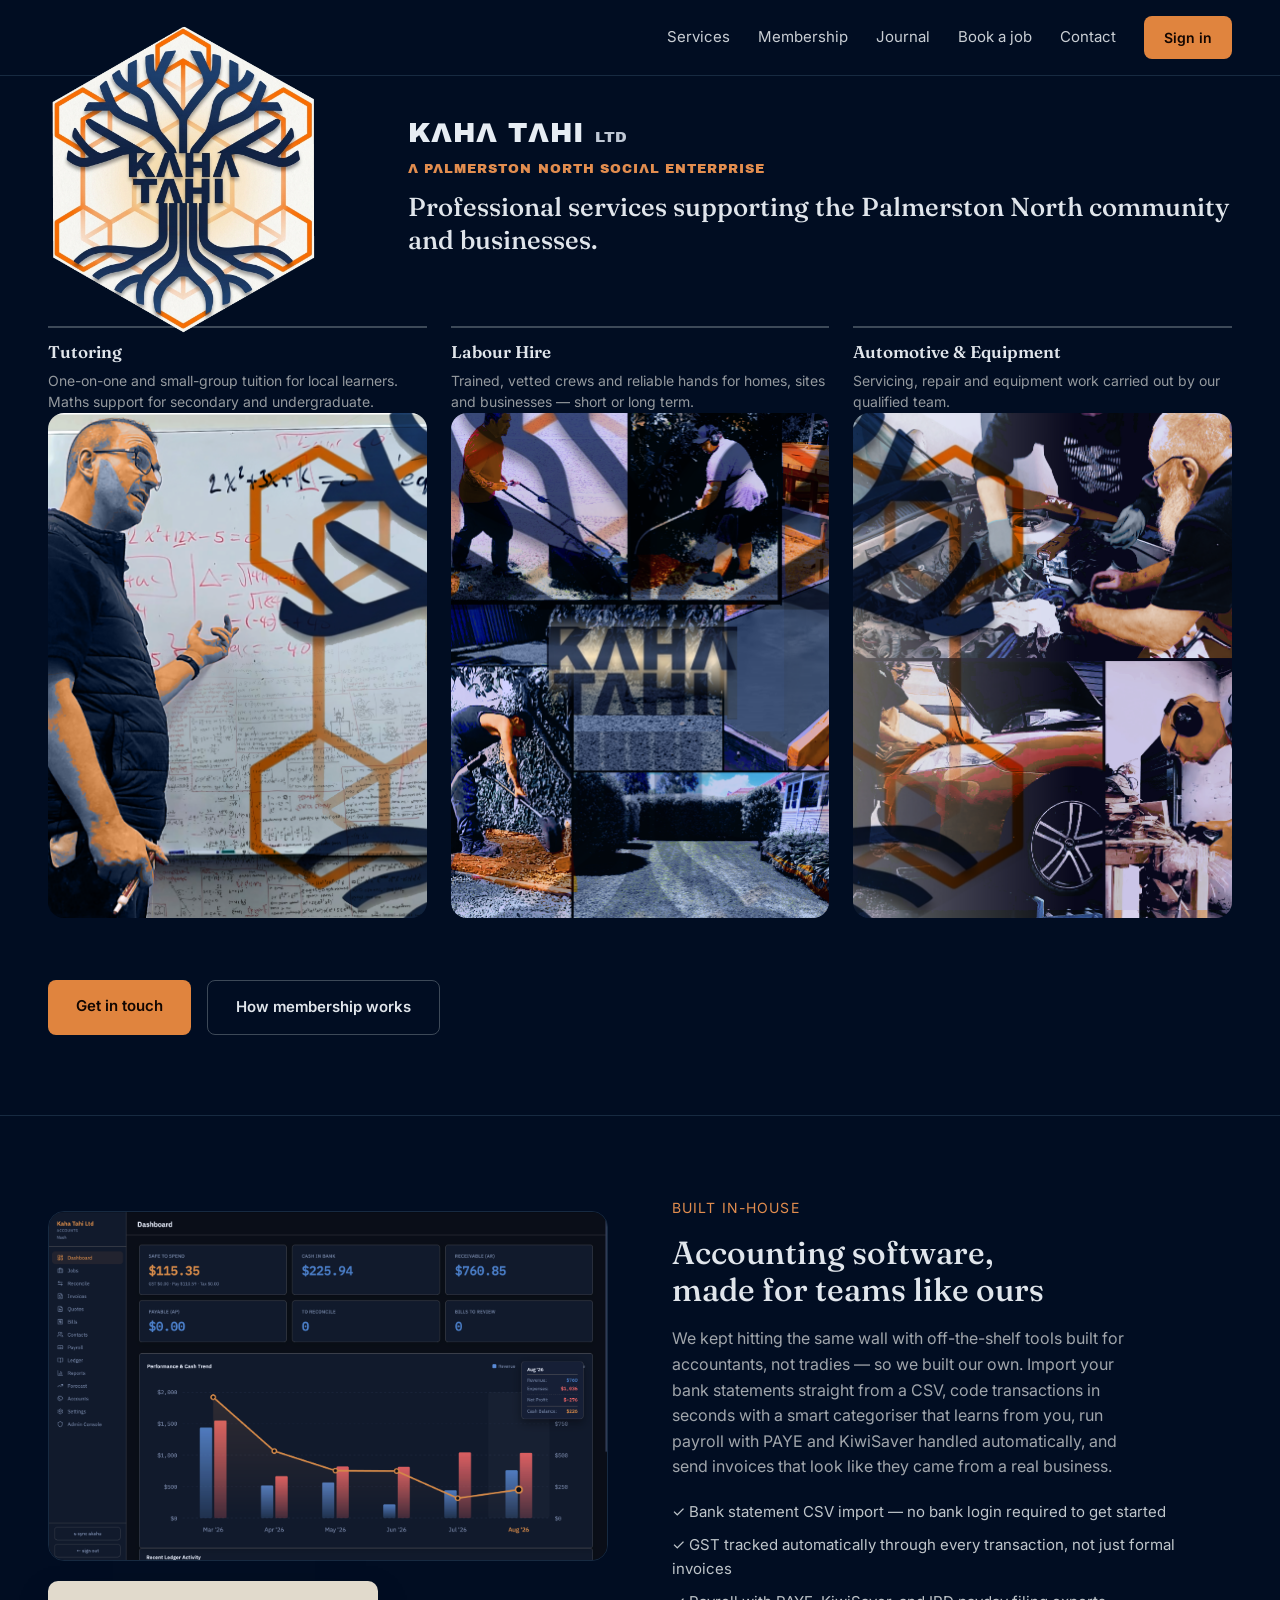
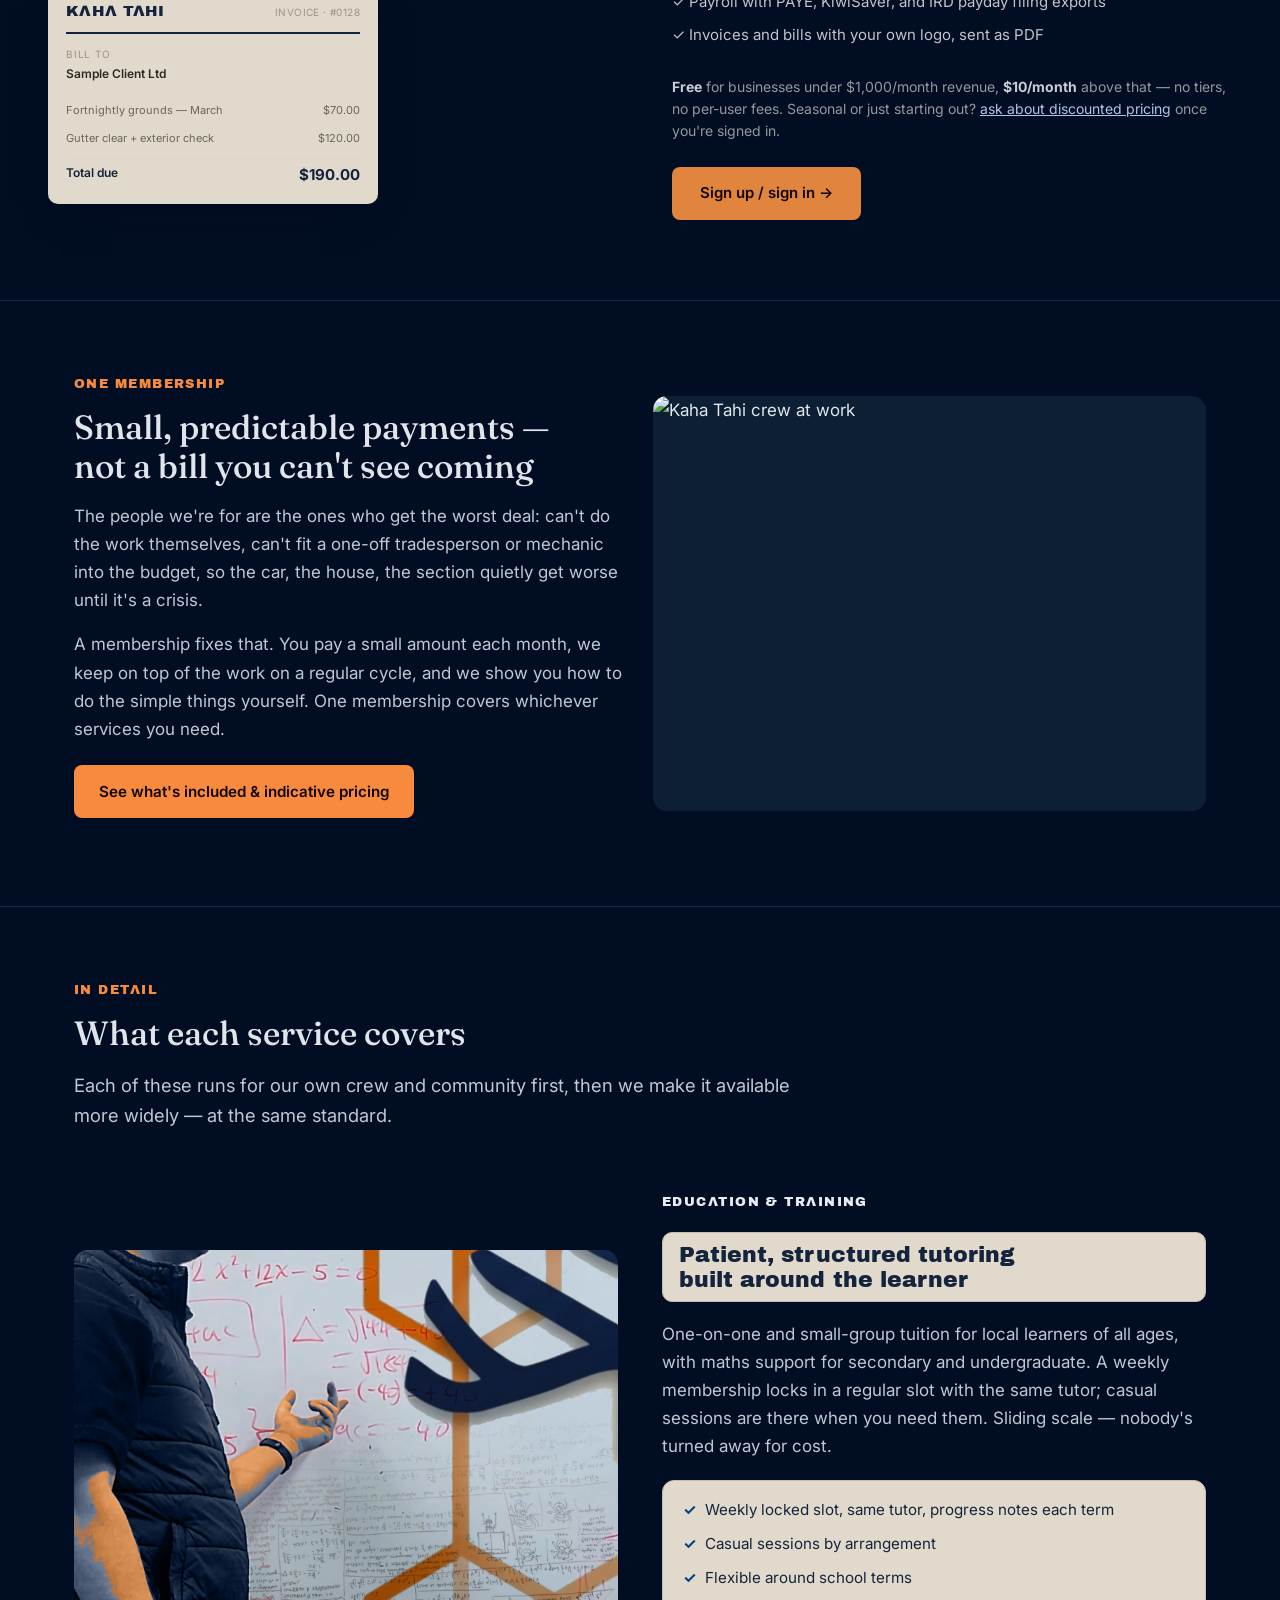
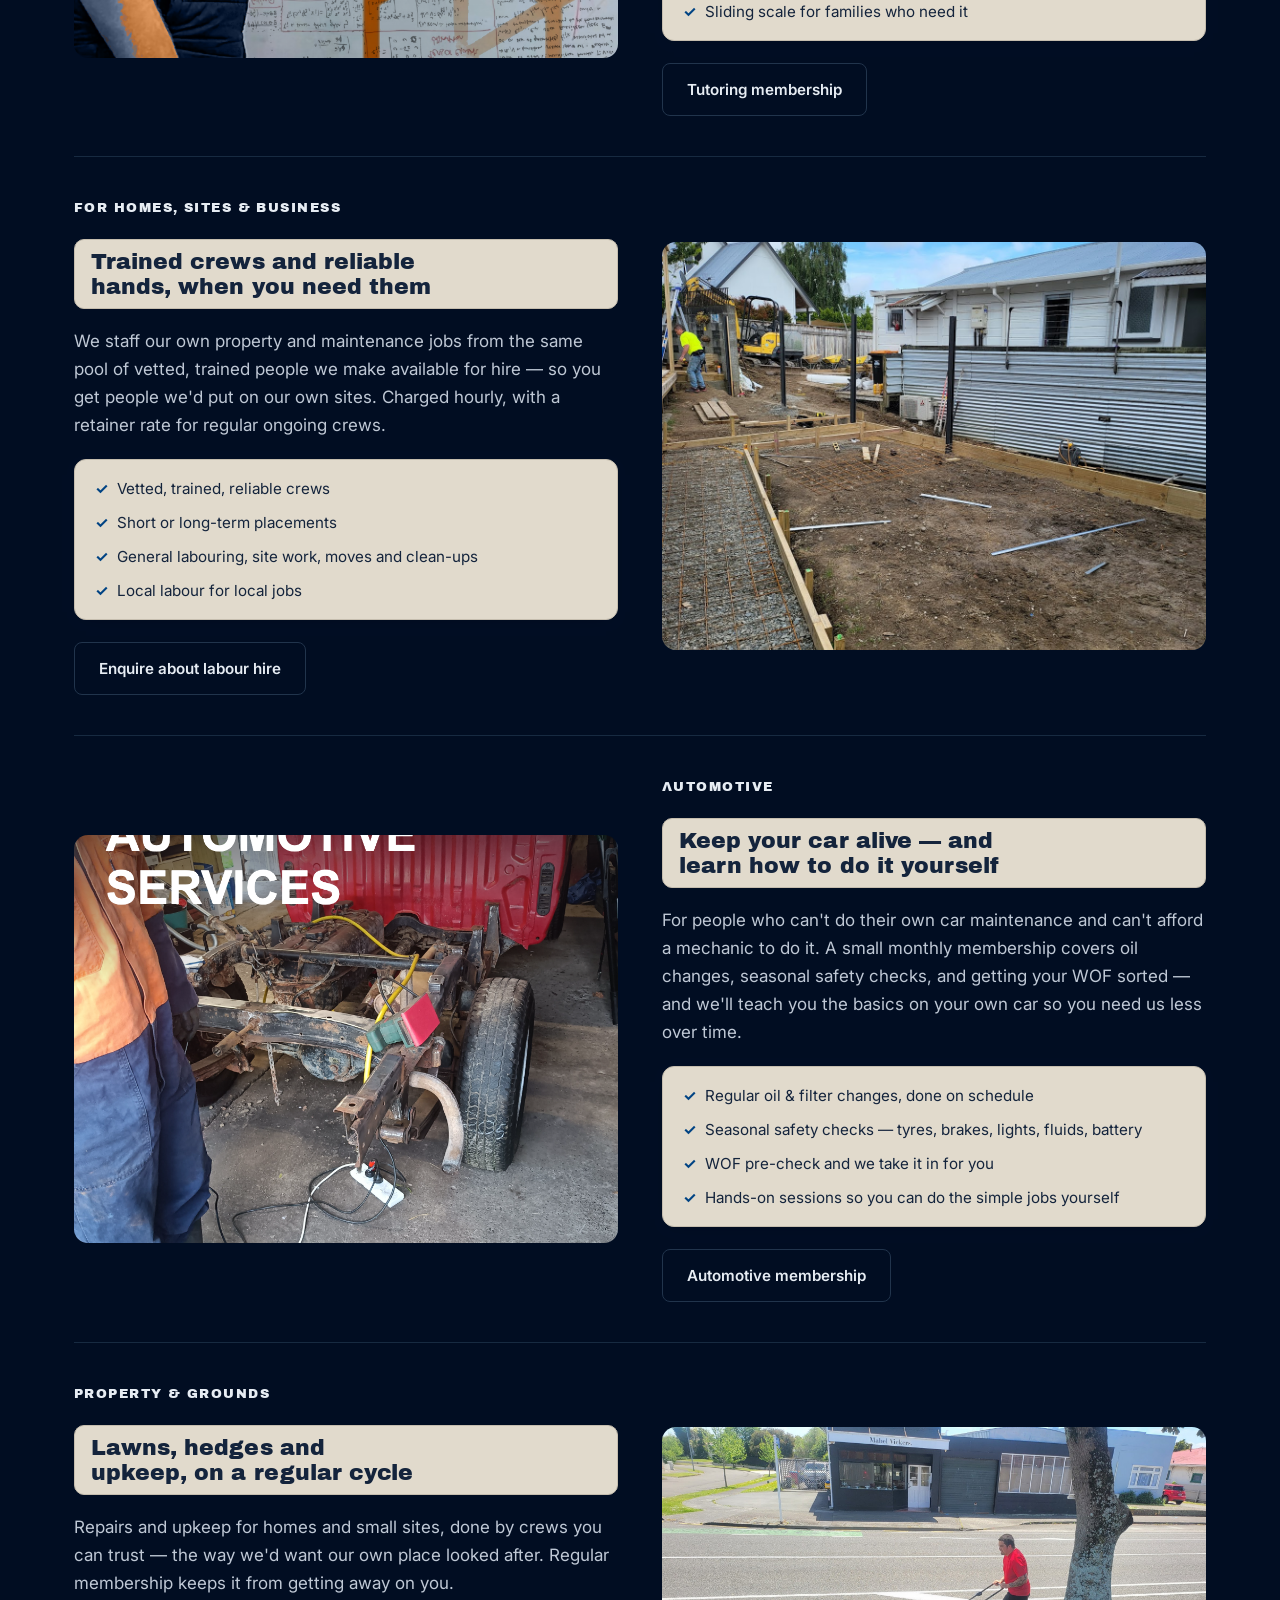
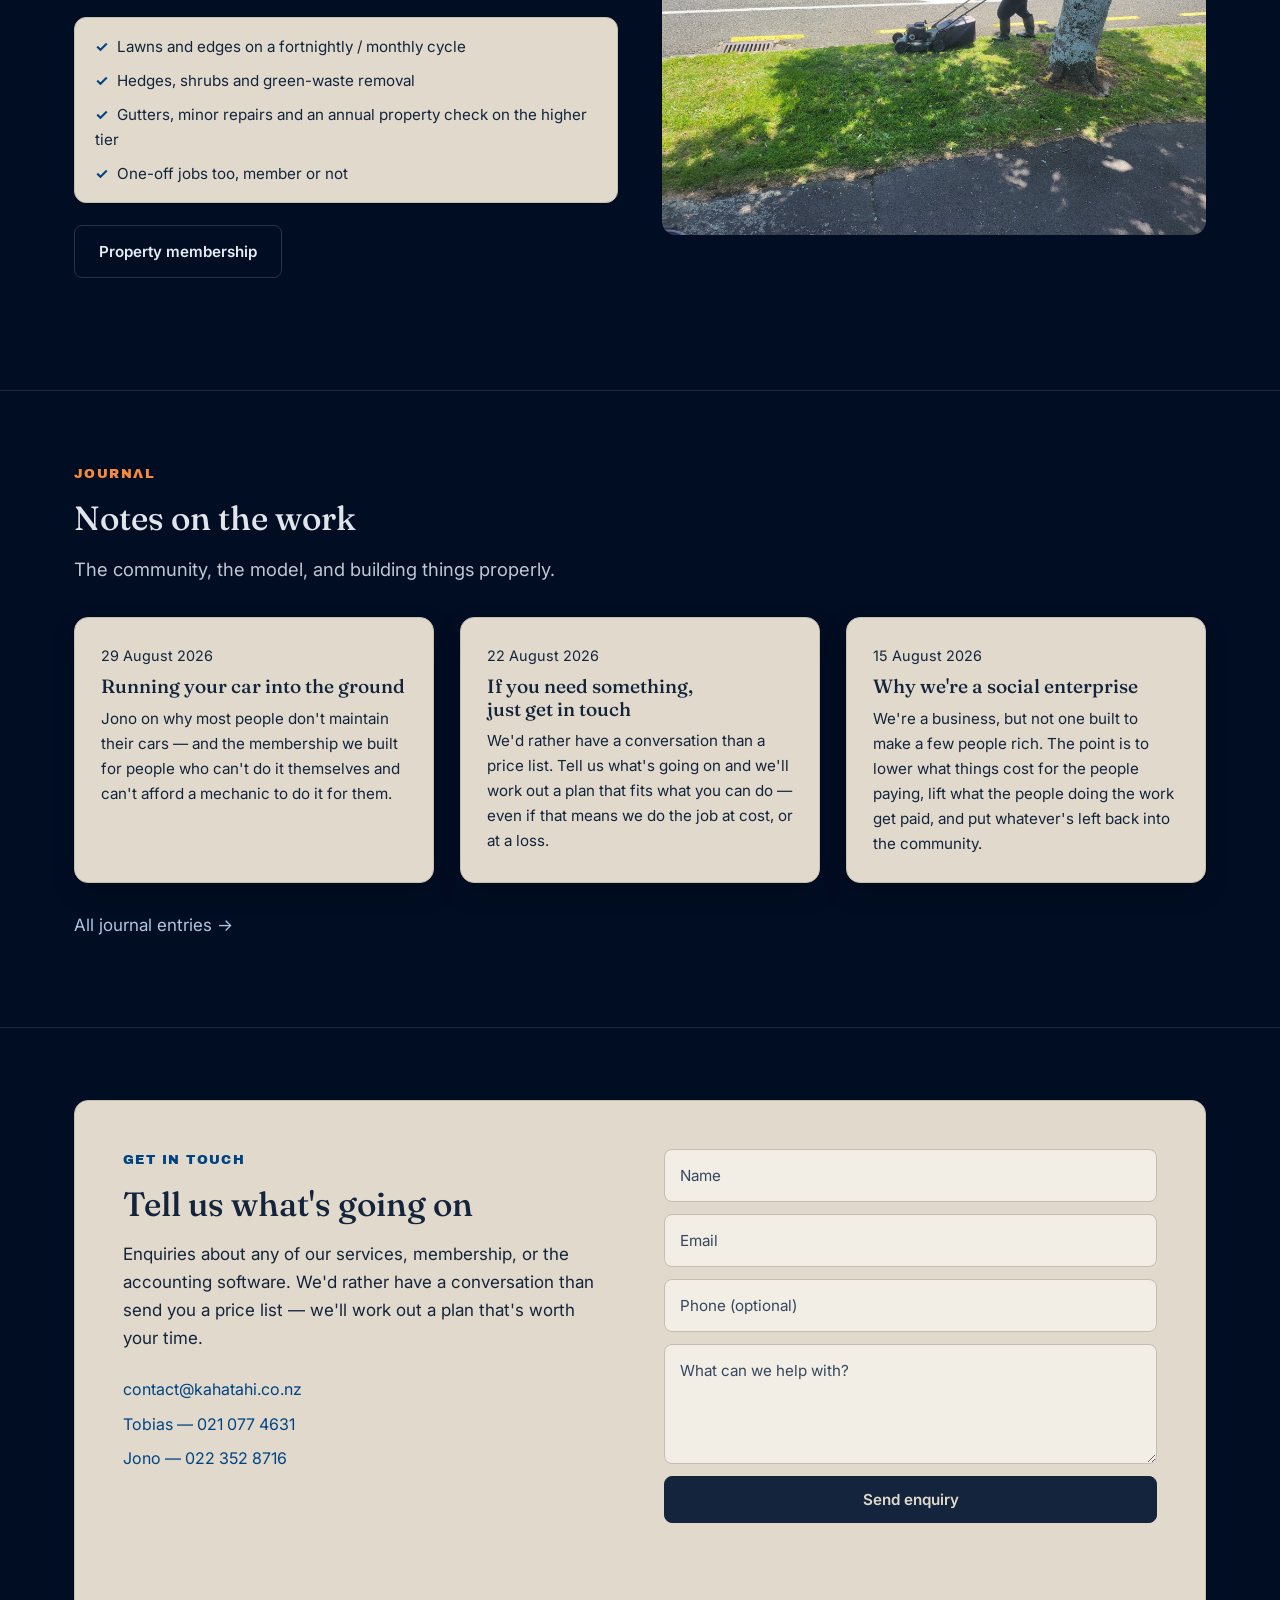
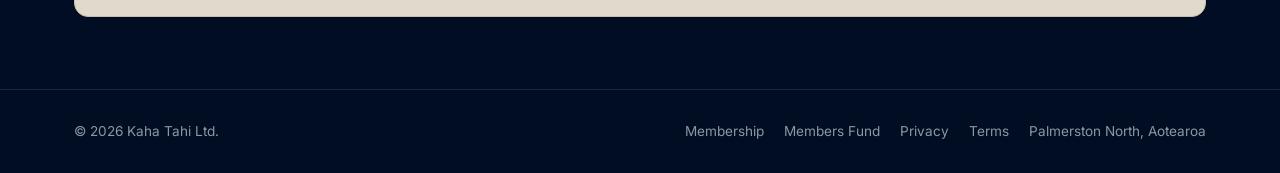
==== commit ad5120a6: "Extend paper treatment to pricing tiers (buttons were invisible); darker ink for weak text; cache-bu" ====
--- a/index.html
+++ b/index.html
@@ -61,7 +61,7 @@
 <link rel="preconnect" href="https://fonts.googleapis.com">
 <link rel="preconnect" href="https://fonts.gstatic.com" crossorigin>
 <link href="https://fonts.googleapis.com/css2?family=Fraunces:wght@400;500;600&family=Inter:wght@400;500;600&family=Archivo+Black&display=swap" rel="stylesheet">
-<link rel="stylesheet" href="/assets/site.css">
+<link rel="stylesheet" href="/assets/site.css?v=7">
 <style>
   @font-face {
     font-family: 'Kaha Sans';
--- a/assets/site.css
+++ b/assets/site.css
@@ -31,10 +31,10 @@
      A warm aged manila, not a bright white. */
   --paper:         oklch(0.89 0.02 82);
   --paper-edge:    oklch(0.80 0.022 82);
-  --ink:           oklch(0.27 0.05 258);
-  --ink-soft:      oklch(0.32 0.05 258);
-  --ink-faint:     oklch(0.46 0.04 258);
-  --ink-link:      oklch(0.40 0.13 248);
+  --ink:           oklch(0.26 0.05 258);
+  --ink-soft:      oklch(0.30 0.05 258);
+  --ink-faint:     oklch(0.39 0.045 258);
+  --ink-link:      oklch(0.38 0.13 248);
 
   --accent:        oklch(0.74 0.16 52);
   --accent-hi:     oklch(0.83 0.13 58);
@@ -51,7 +51,7 @@
 
 * { box-sizing: border-box; }
 
-/* ---- paper panel: aged manila box, dark ink, for cards/tiers (light mode) ---- */
+/* ---- paper panel: aged manila box, dark ink, for panels/cards/tiers (light mode) ---- */
 .panel {
   background: var(--paper);
   color: var(--ink);
@@ -59,27 +59,36 @@
   border-radius: 14px;
   box-shadow: 0 4px 16px -12px oklch(0.05 0.03 260 / 0.5);
 }
-/* so inline color:var(--text-muted) on paragraphs inside a panel reads as ink */
-.panel, .card { --text-muted: var(--ink); --text-faint: var(--ink-faint); }
-.panel h1, .panel h2, .panel h3, .panel h4 { color: var(--ink); }
-.panel p { color: var(--ink); }
-.panel a { color: var(--ink-link); }
-.panel .kicker { color: var(--ink-link); }
-.panel .tier-price, .panel strong { color: var(--ink); }
-.panel .tier-note { color: var(--ink-faint); }
-/* on paper: a restrained navy button, not a slab of orange */
-.panel .btn {
+/* inline color:var(--text-*) inside a paper surface resolves to ink */
+.panel, .card, .tier {
+  --text: var(--ink);
+  --text-muted: var(--ink);
+  --text-faint: var(--ink-faint);
+}
+.panel :where(h1,h2,h3,h4,h5,p,li,span,dt,dd),
+.card :where(h1,h2,h3,p,li,span),
+.tier :where(h1,h2,h3,h4,p,li,span,div) { color: var(--ink); }
+.panel .tier-price, .card .tier-price, .tier-price,
+.panel strong, .card strong, .tier strong { color: var(--ink); }
+.panel .tier-note, .tier-note { color: var(--ink-faint); }
+.panel a, .card a, .tier a, .panel .contact-lines a { color: var(--ink-link); }
+.panel .kicker, .card .kicker, .tier .kicker { color: var(--ink-link); }
+.panel .tier ul li::before, .tier ul li::before,
+.pillar-grid > div > ul li::before { color: var(--ink-link); }
+
+/* on paper: a filled navy button + a legible navy ghost button */
+.panel .btn, .card .btn, .tier .btn {
   background: var(--ink);
   color: var(--paper);
   border-color: var(--ink);
 }
-.panel .btn:hover { background: oklch(0.22 0.05 258); color: var(--paper); }
-.panel .btn-ghost {
-  background: transparent;
+.panel .btn:hover, .card .btn:hover, .tier .btn:hover { background: oklch(0.20 0.05 258); color: var(--paper); }
+.panel .btn-ghost, .card .btn-ghost, .tier .btn-ghost {
+  background: oklch(0.85 0.02 82);
   color: var(--ink);
-  border-color: var(--paper-edge);
-}
-.panel .btn-ghost:hover { background: oklch(0.84 0.02 82); color: var(--ink); }
+  border-color: var(--ink);
+}
+.panel .btn-ghost:hover, .card .btn-ghost:hover, .tier .btn-ghost:hover { background: oklch(0.80 0.024 82); color: var(--ink); }
 .panel .form input, .panel .form textarea {
   background: oklch(0.95 0.012 82);
   border-color: var(--paper-edge);
@@ -87,42 +96,45 @@
 }
 .panel .form input::placeholder, .panel .form textarea::placeholder { color: var(--ink-faint); }
 .panel .form input:focus, .panel .form textarea:focus { outline-color: var(--ink-link); }
-.panel .contact-lines a { color: var(--ink-link); }
 .panel .form-status { color: var(--ink-soft); }
 
 /* ---- dark-mode / forced-dark visitors: no paper, everything on the blue ---- */
 @media (prefers-color-scheme: dark) {
-  .panel, .card {
+  .panel, .card, .tier {
+    --text: oklch(0.94 0.012 255);
     --text-muted: oklch(0.83 0.02 255);
     --text-faint: oklch(0.67 0.02 255);
   }
   .panel, .card, .tier,
   .pillar-grid > div > ul, .pillar-grid > div > h3 {
     background: var(--bg-raised);
-    color: var(--text);
     border-color: var(--border-soft);
     box-shadow: none;
   }
-  .pillar-grid > div > h3 { color: var(--text); }
-  .panel h1, .panel h2, .panel h3, .panel h4,
-  .card h1, .card h2, .card h3,
-  .tier-name, .tier-price, .panel strong, .card strong { color: var(--text); }
-  .panel p, .card p,
-  .pillar-grid > div > ul li, .tier ul { color: var(--text-muted); }
-  .panel .kicker, .card .kicker { color: var(--accent); }
-  .panel a, .card a, .panel .contact-lines a { color: var(--accent-link); }
-  .panel .btn, .card .btn {
+  .panel :where(h1,h2,h3,h4,h5,p,li,span,dt,dd),
+  .card :where(h1,h2,h3,p,li,span),
+  .tier :where(h1,h2,h3,h4,p,li,span,div),
+  .pillar-grid > div > h3,
+  .panel strong, .card strong, .tier strong,
+  .tier-name, .tier-price { color: var(--text); }
+  .panel p, .card p, .tier ul li, .pillar-grid > div > ul li { color: var(--text-muted); }
+  .tier-note, .panel .form-status { color: var(--text-faint); }
+  .panel .kicker, .card .kicker, .tier .kicker { color: var(--accent); }
+  .panel a, .card a, .tier a, .panel .contact-lines a { color: var(--accent-link); }
+  .panel .tier ul li::before, .tier ul li::before,
+  .pillar-grid > div > ul li::before { color: var(--accent); }
+  .panel .btn, .card .btn, .tier .btn {
     background: var(--accent); color: var(--on-accent); border-color: transparent;
   }
-  .panel .btn:hover, .card .btn:hover { background: var(--accent-hi); color: var(--on-accent); }
-  .panel .btn-ghost { background: transparent; color: var(--text); border-color: var(--border); }
-  .panel .btn-ghost:hover { background: var(--bg-card); }
+  .panel .btn:hover, .card .btn:hover, .tier .btn:hover { background: var(--accent-hi); color: var(--on-accent); }
+  .panel .btn-ghost, .card .btn-ghost, .tier .btn-ghost {
+    background: transparent; color: var(--text); border-color: var(--border);
+  }
+  .panel .btn-ghost:hover, .card .btn-ghost:hover, .tier .btn-ghost:hover { background: var(--bg-card); color: var(--text); }
   .panel .form input, .panel .form textarea {
     background: var(--bg-raised); border-color: var(--border); color: var(--text);
   }
   .panel .form input::placeholder, .panel .form textarea::placeholder { color: var(--text-faint); }
-  .pillar-grid > div > ul li::before, .tier ul li::before { color: var(--accent); }
-  .tier-note, .panel .form-status { color: var(--text-faint); }
 }
 
 /* wordmark lockup — the letterhead's KAHA TAHI, used sparingly */
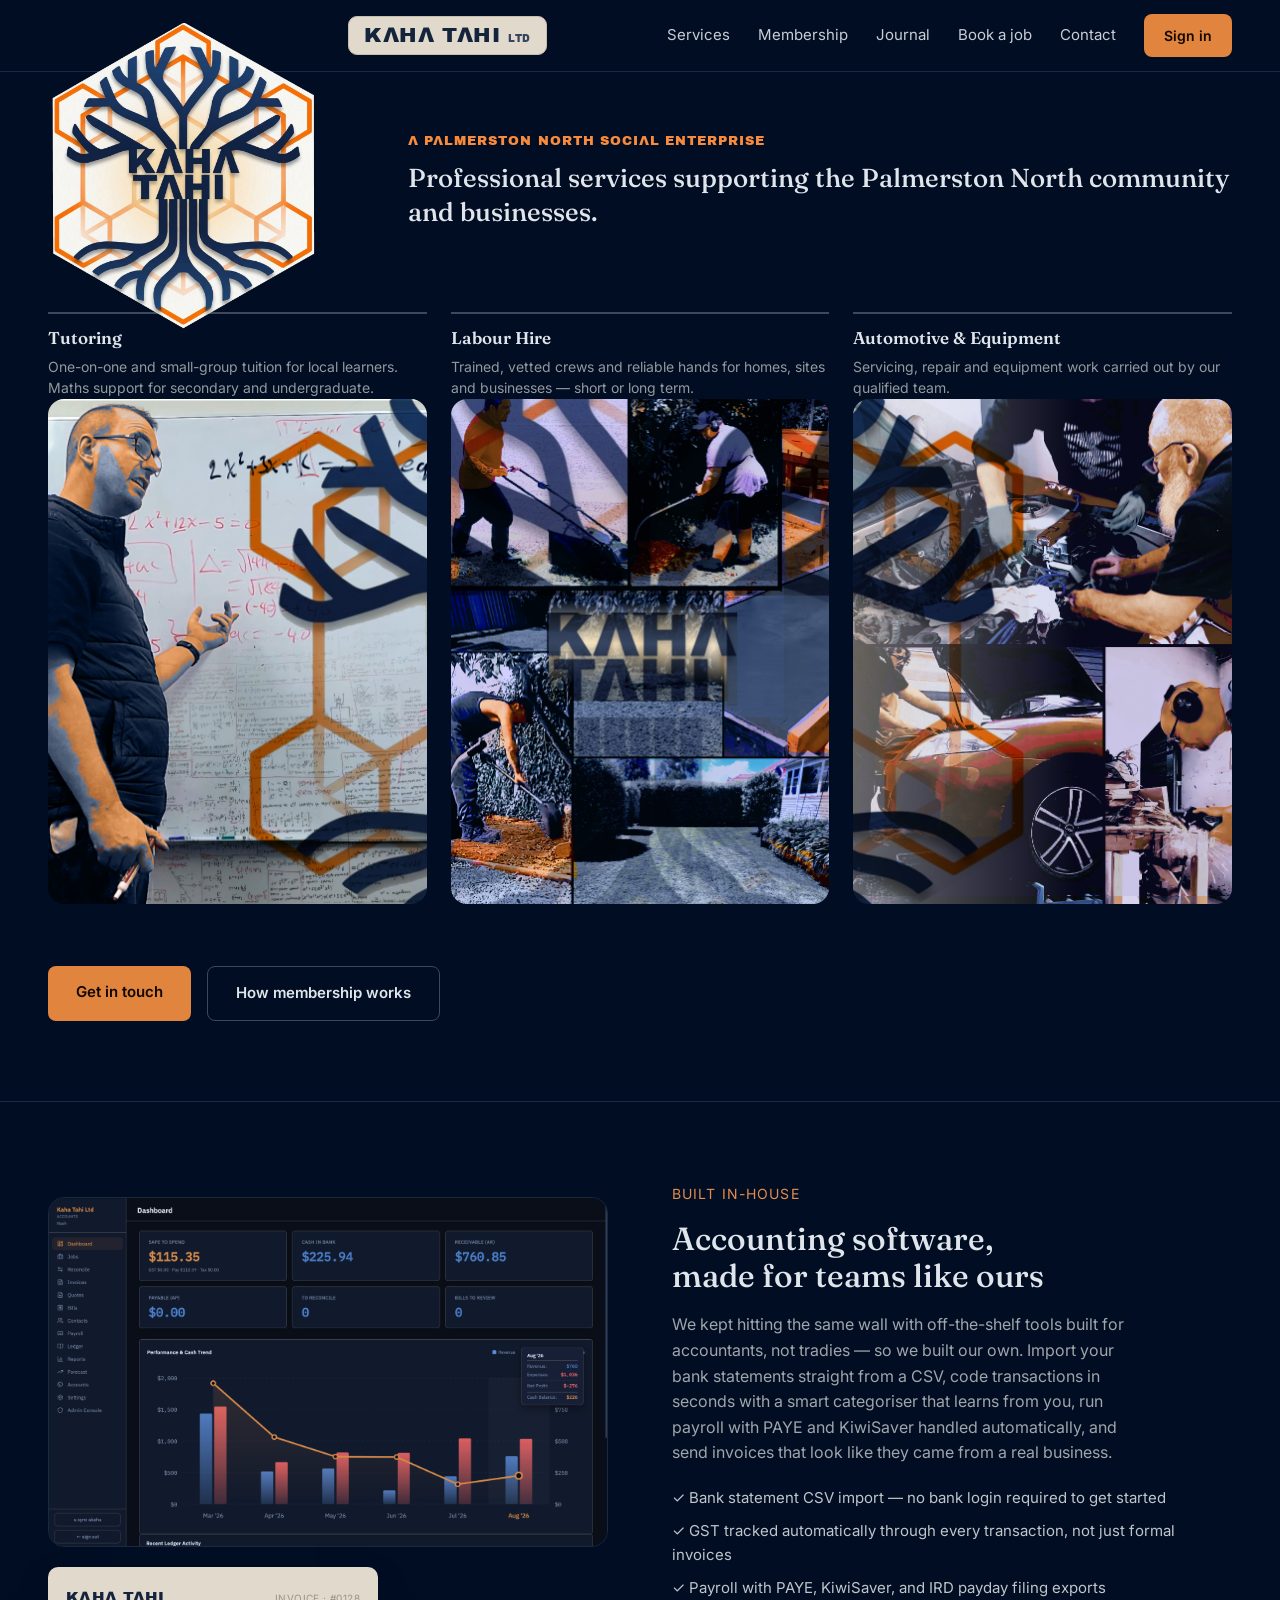
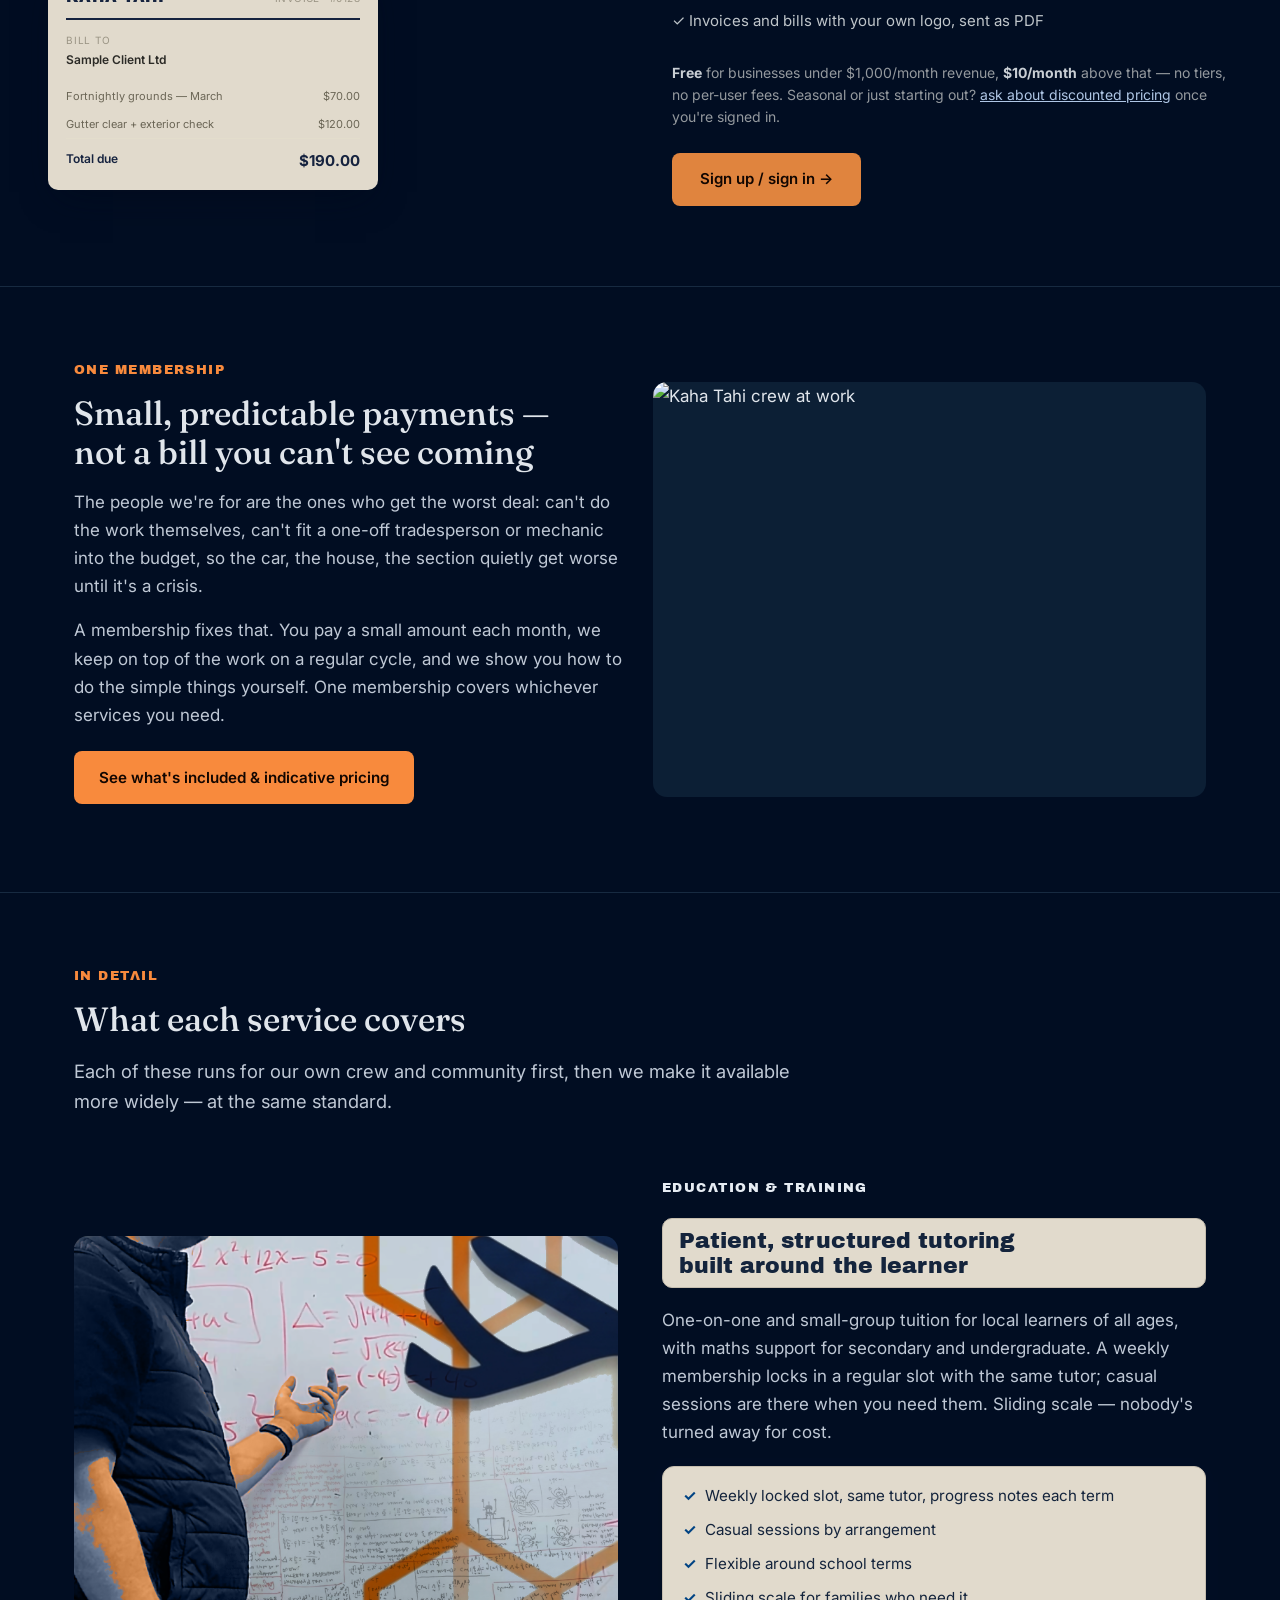
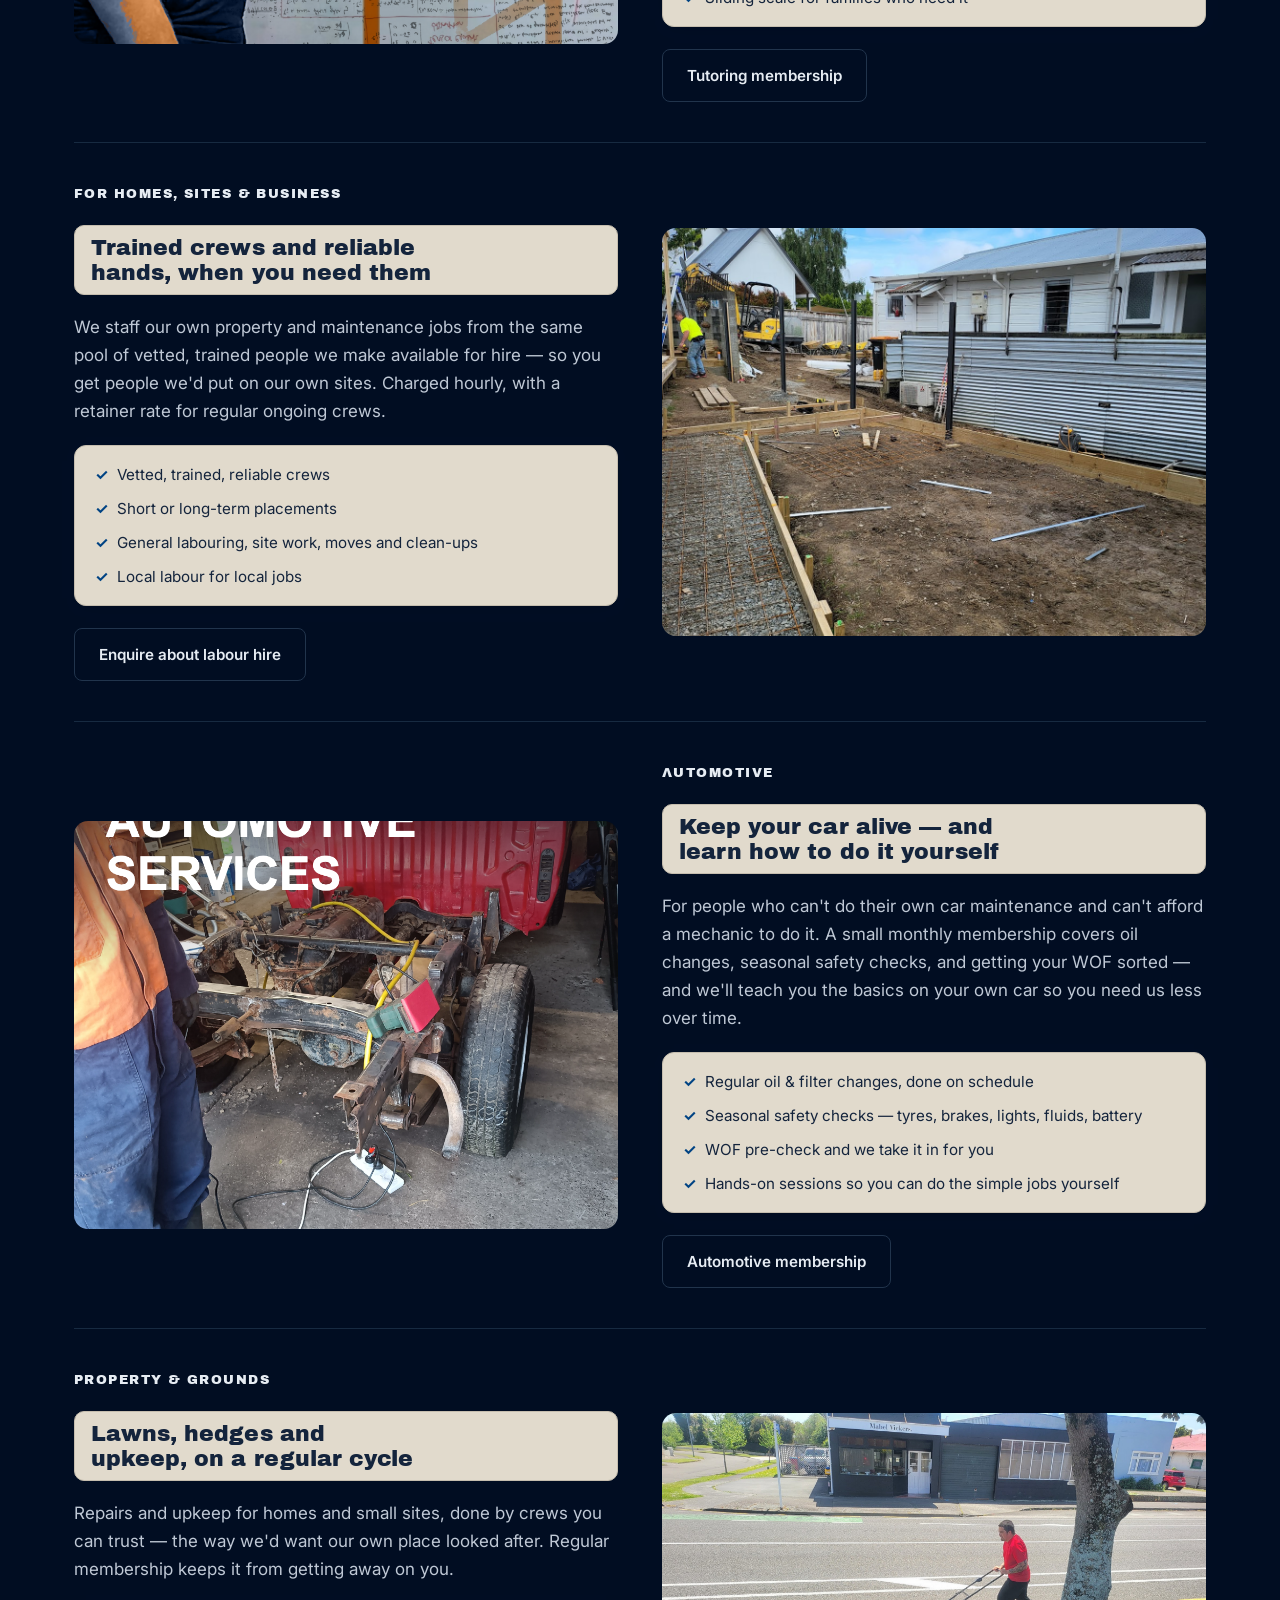
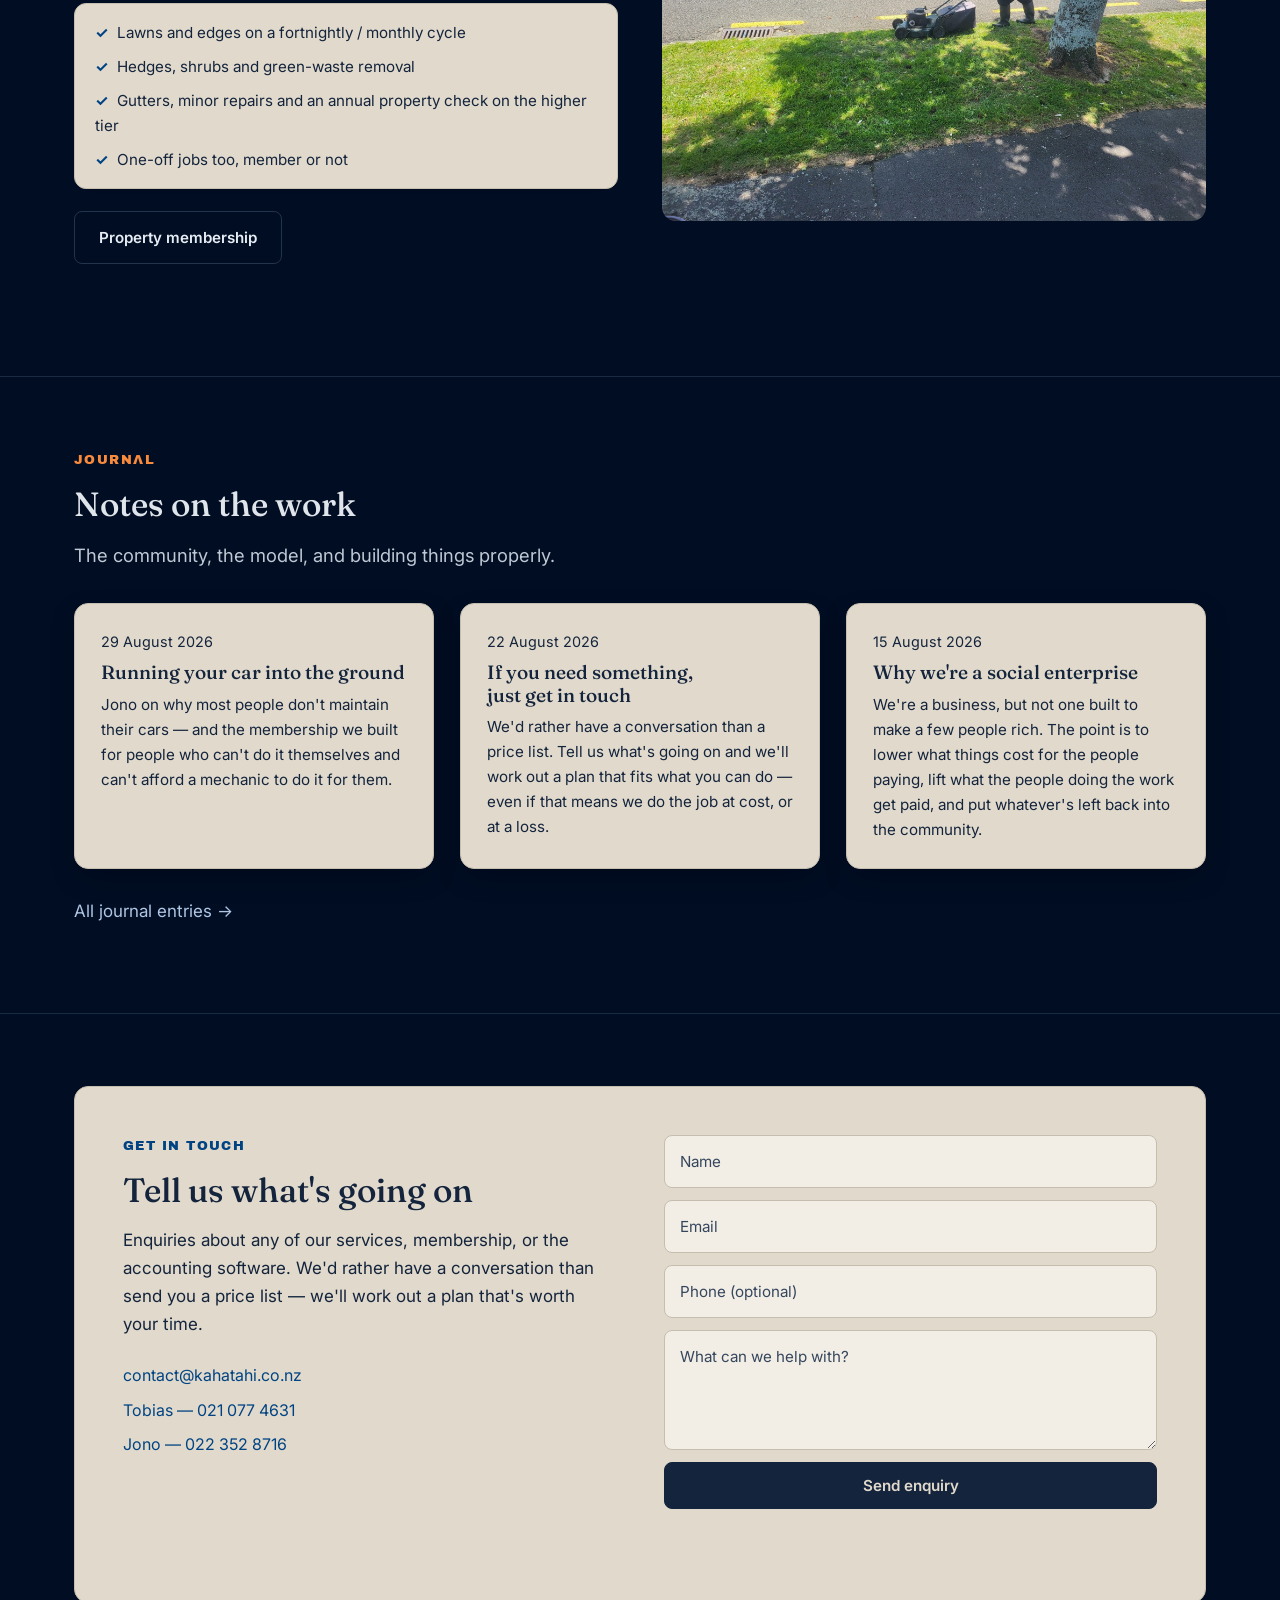
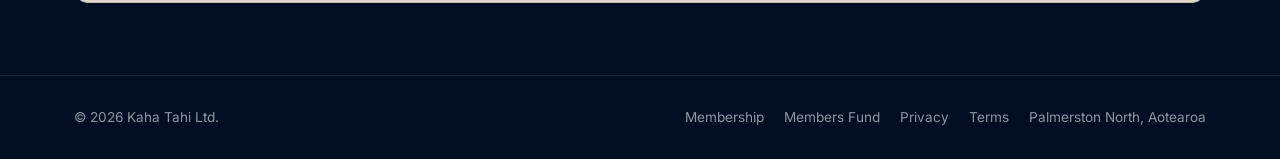
==== commit 95a84c71: "Move KAHA TAHI LTD wordmark into the nav bar as a paper chip" ====
--- a/index.html
+++ b/index.html
@@ -61,7 +61,7 @@
 <link rel="preconnect" href="https://fonts.googleapis.com">
 <link rel="preconnect" href="https://fonts.gstatic.com" crossorigin>
 <link href="https://fonts.googleapis.com/css2?family=Fraunces:wght@400;500;600&family=Inter:wght@400;500;600&family=Archivo+Black&display=swap" rel="stylesheet">
-<link rel="stylesheet" href="/assets/site.css?v=7">
+<link rel="stylesheet" href="/assets/site.css?v=8">
 <style>
   @font-face {
     font-family: 'Kaha Sans';
@@ -94,8 +94,9 @@
 
 <div style="font-family:'Inter',sans-serif; background:oklch(0.16 0.05 255); color:oklch(0.92 0.01 250); min-height:100vh;">
 
-  <!-- NAV (lean utility bar — brand mark lives in the intro block below, not duplicated here) -->
-  <nav class="top-nav" style="display:flex; align-items:center; justify-content:flex-end; padding:16px 48px; border-bottom:1px solid oklch(0.28 0.05 255); flex-wrap:wrap;">
+  <!-- NAV -->
+  <nav class="top-nav" style="display:flex; align-items:center; justify-content:space-between; gap:20px; padding:14px 48px; border-bottom:1px solid oklch(0.28 0.05 255); flex-wrap:wrap;">
+    <a class="nav-wordmark" href="/">KAHA&nbsp;TAHI <span>LTD</span></a>
     <div style="display:flex; gap:28px; align-items:center; flex-wrap:wrap; justify-content:flex-end;">
       <a href="#services" style="font-size:15px; color:oklch(0.85 0.01 250);">Services</a>
       <a href="/membership/" style="font-size:15px; color:oklch(0.85 0.01 250);">Membership</a>
@@ -109,9 +110,8 @@
   <!-- INTRO — logo floats top-left and deliberately overlaps into the services grid below -->
   <section id="intro" style="position:relative; max-width:1280px; margin:0 auto; padding:8px 48px 0;">
     <img id="intro-logo" src="/assets/logo-tree.png" alt="Kaha Tahi Ltd." style="position:absolute; left:28px; top:-52px; width:310px; height:310px; object-fit:contain; z-index:20; max-width:44vw;" />
-    <div id="intro-copy" style="padding-left:360px; min-height:210px; display:flex; flex-direction:column; justify-content:center;">
-      <p style="font-family:var(--font-disp); font-size:1.7rem; line-height:1; letter-spacing:0.04em; color:var(--text); margin:0 0 12px;">KAHA&nbsp;TAHI <span style="font-size:0.55em; color:var(--text-muted); letter-spacing:0.02em;">LTD</span></p>
-      <p style="font-size:13px; letter-spacing:0.08em; text-transform:uppercase; color:oklch(0.72 0.13 55); margin:0 0 10px; font-family:var(--font-disp); font-weight:400;">A Palmerston North social enterprise</p>
+    <div id="intro-copy" style="padding-left:360px; min-height:200px; display:flex; flex-direction:column; justify-content:center;">
+      <p style="font-size:13px; letter-spacing:0.08em; text-transform:uppercase; color:oklch(0.74 0.16 52); margin:0 0 10px; font-family:var(--font-disp); font-weight:400;">A Palmerston North social enterprise</p>
       <h1 style="font-family:'Fraunces',serif; font-size:26px; line-height:1.3; font-weight:500; margin:0; text-wrap:pretty; max-width:52ch;">Professional services supporting the Palmerston North community and businesses.</h1>
     </div>
   </section>
--- a/assets/site.css
+++ b/assets/site.css
@@ -137,6 +137,35 @@
   .panel .form input::placeholder, .panel .form textarea::placeholder { color: var(--text-faint); }
 }
 
+/* wordmark chip in the nav — the letterhead stamp; stays paper in both modes */
+.nav-wordmark {
+  display: inline-flex;
+  align-items: baseline;
+  gap: 0.35em;
+  font-family: var(--font-disp);
+  font-size: 1.3rem;
+  line-height: 1;
+  letter-spacing: 0.03em;
+  color: var(--ink);
+  background: var(--paper);
+  border: 1px solid var(--paper-edge);
+  border-radius: 9px;
+  padding: 8px 15px;
+  text-decoration: none;
+  flex: none;
+}
+.nav-wordmark span { font-size: 0.5em; color: var(--ink-faint); letter-spacing: 0.06em; }
+.nav-wordmark:hover { color: var(--ink); background: oklch(0.93 0.018 82); }
+/* on the homepage the big logo floats up into the nav's left corner —
+   push the wordmark clear of it */
+.top-nav .nav-wordmark { margin-left: 300px; }
+@media (max-width: 900px) {
+  .top-nav .nav-wordmark { margin-left: 0; }
+}
+@media (max-width: 720px) {
+  .nav-wordmark { font-size: 1.1rem; padding: 6px 12px; }
+}
+
 /* wordmark lockup — the letterhead's KAHA TAHI, used sparingly */
 .wordmark {
   font-family: var(--font-disp);
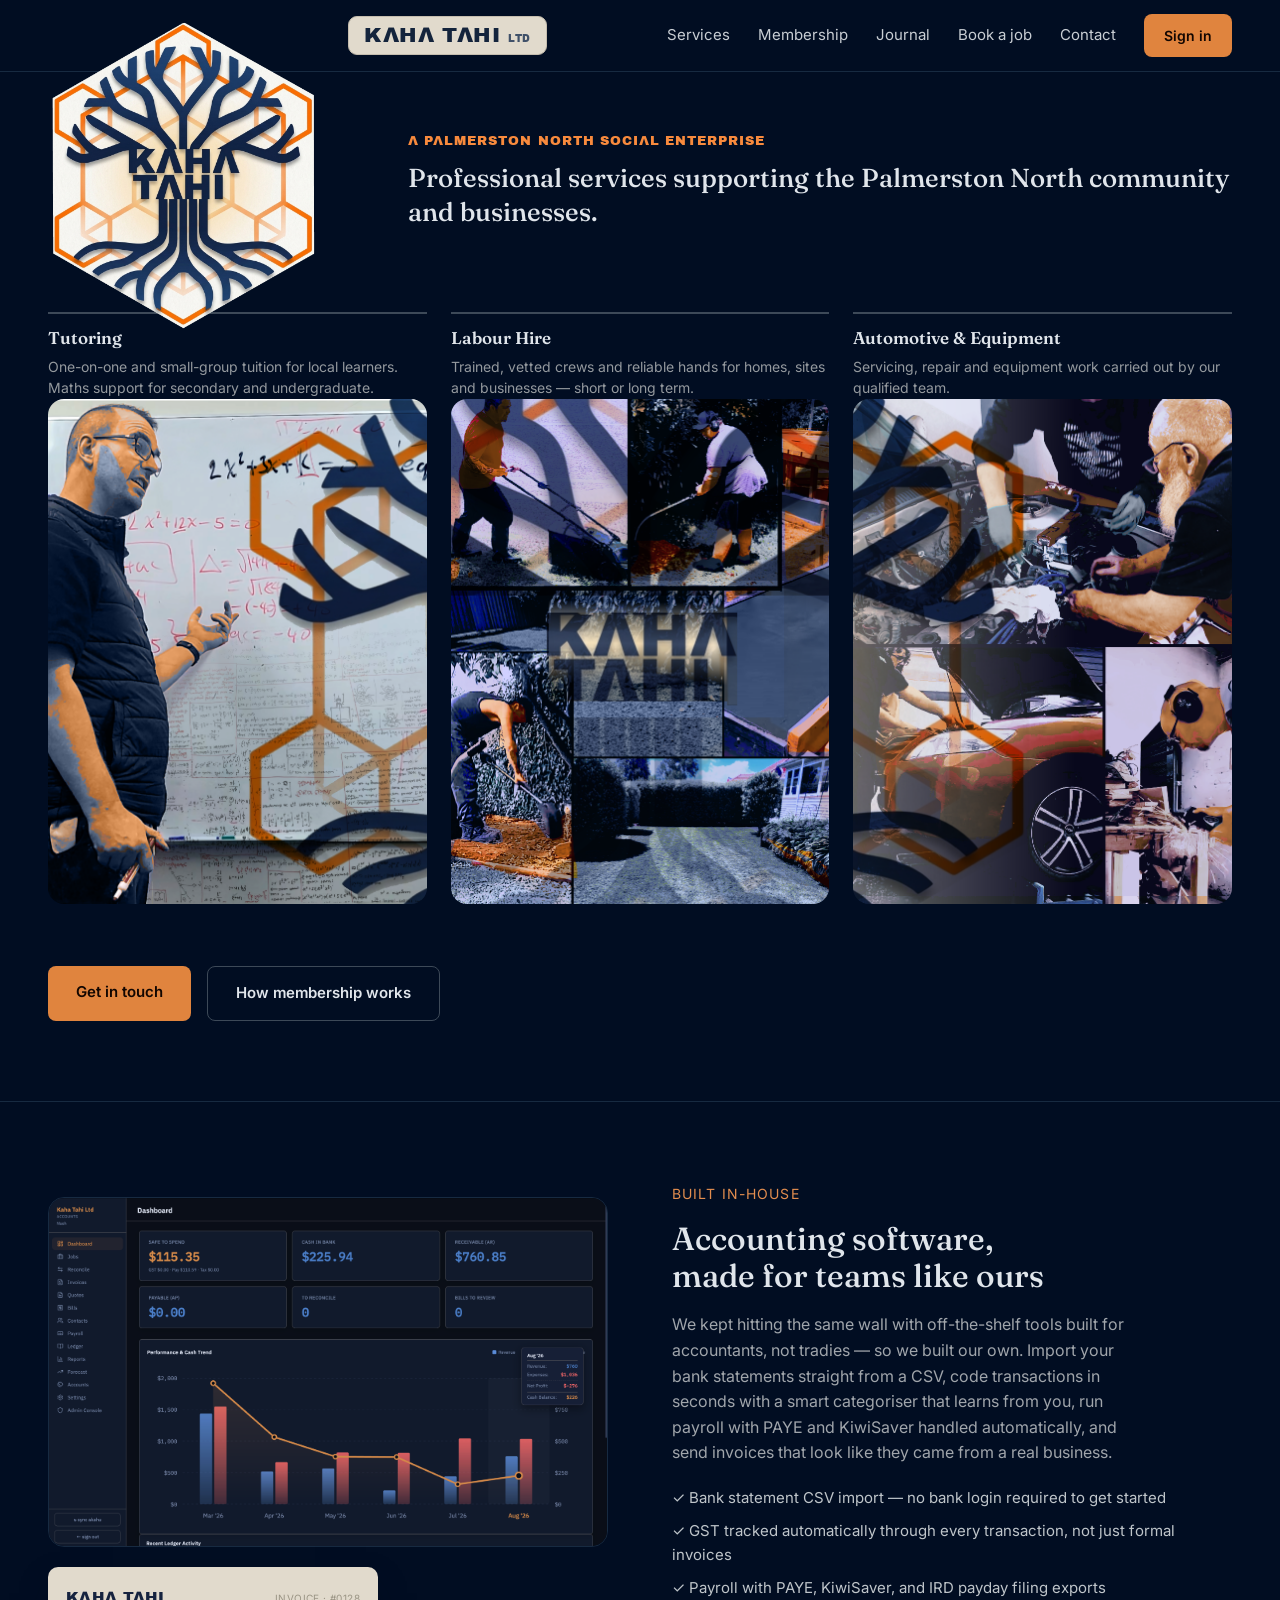
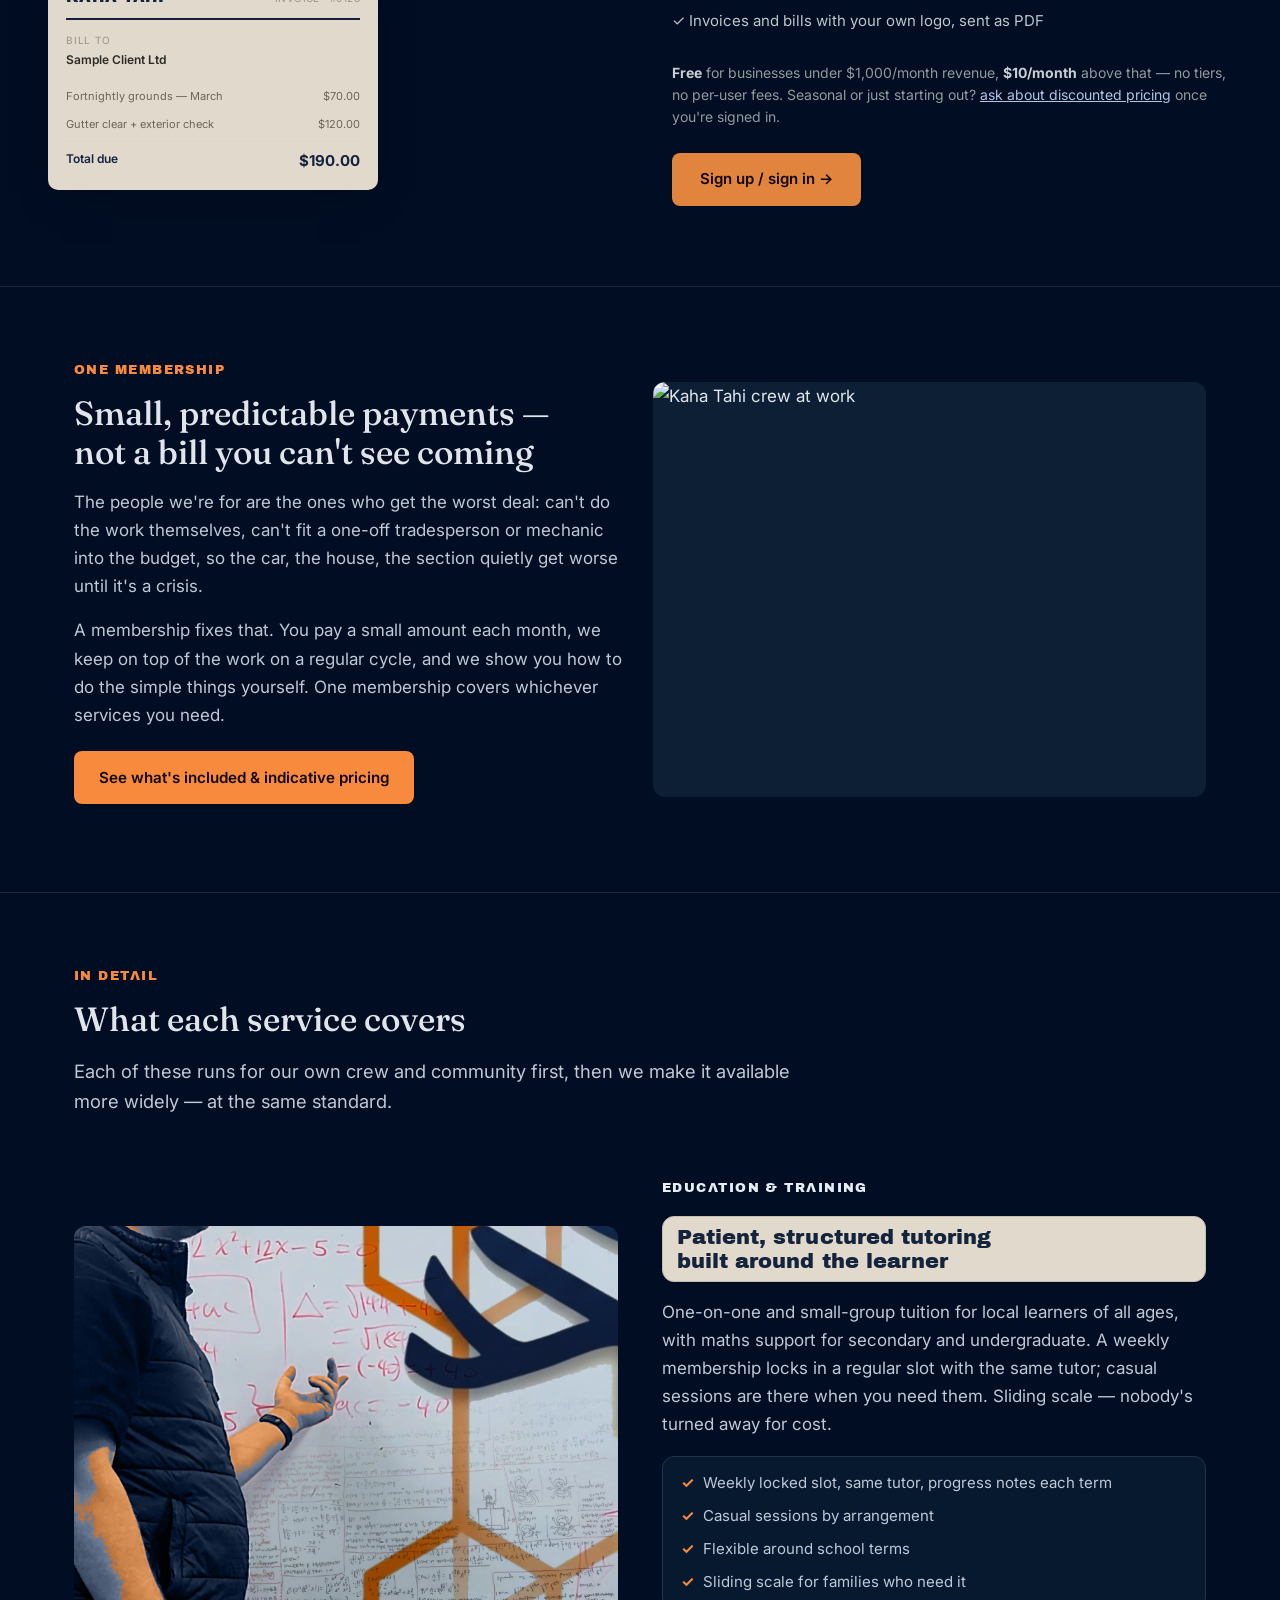
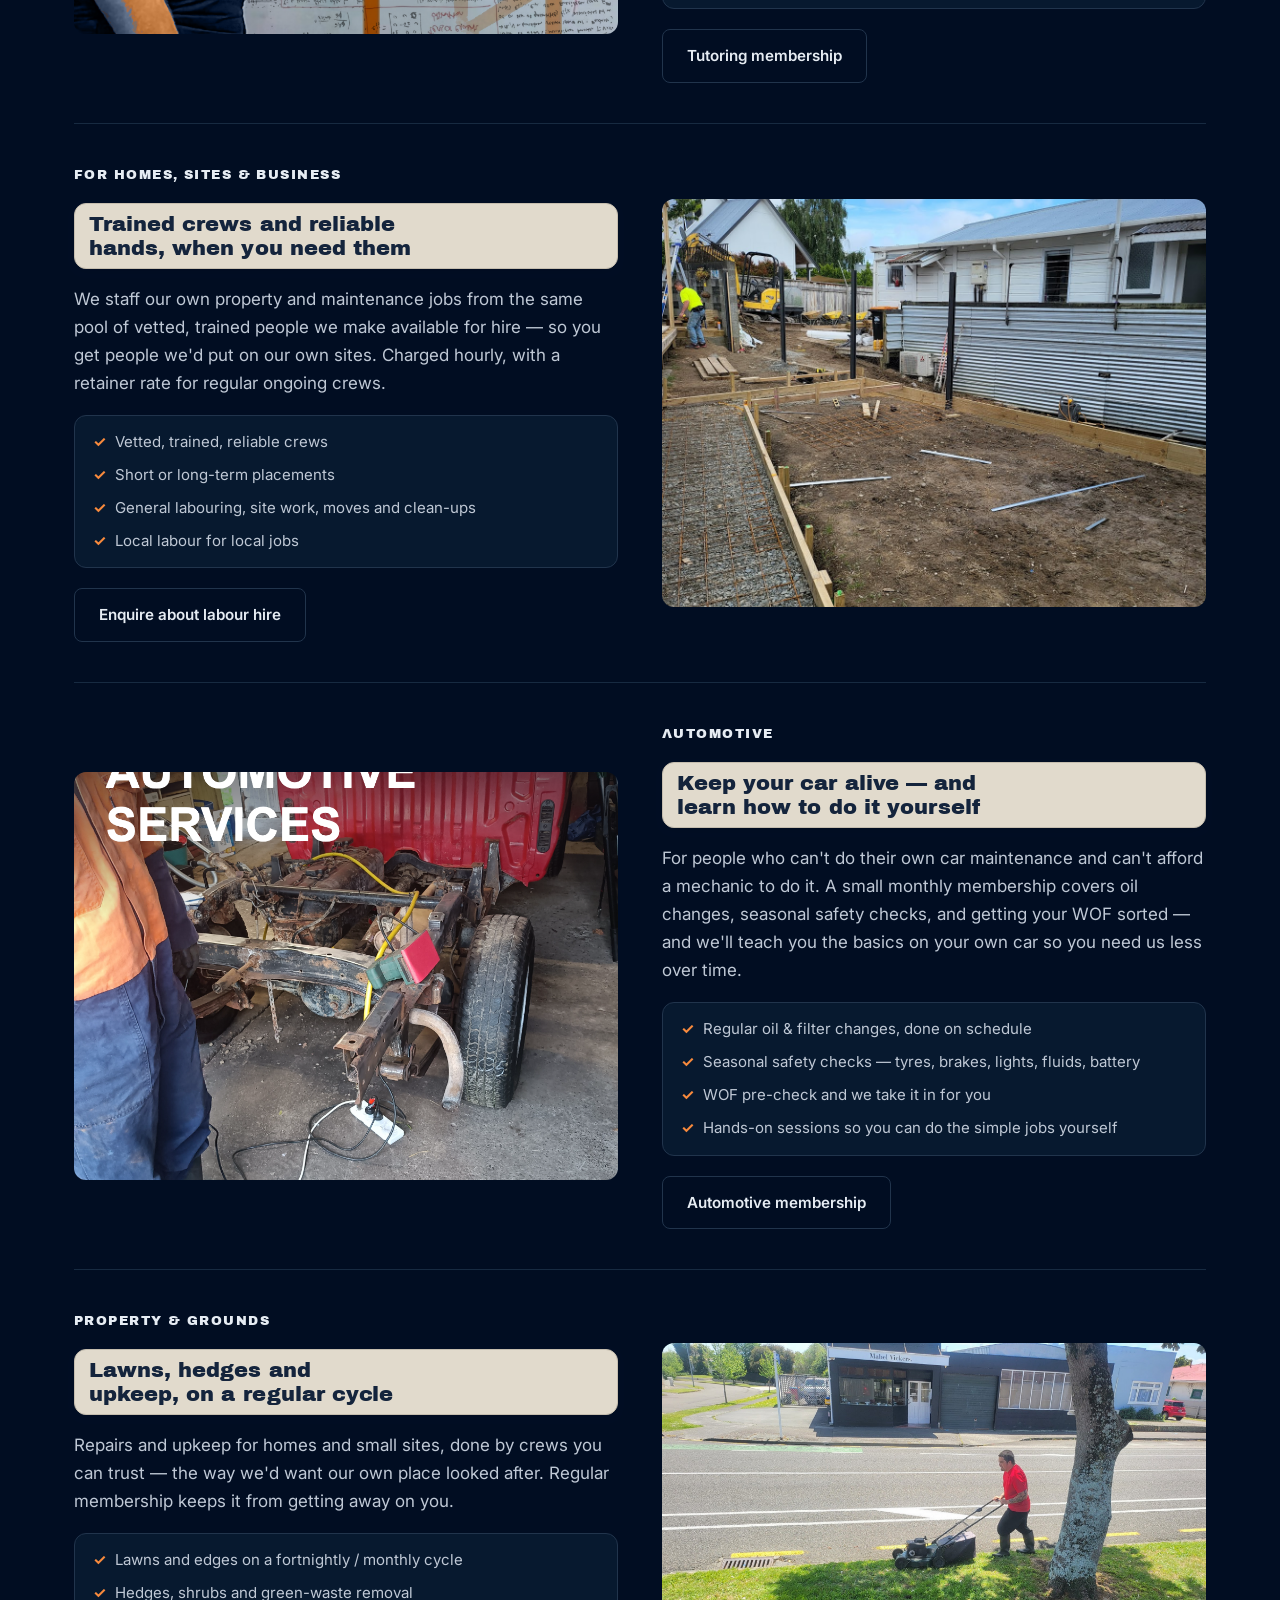
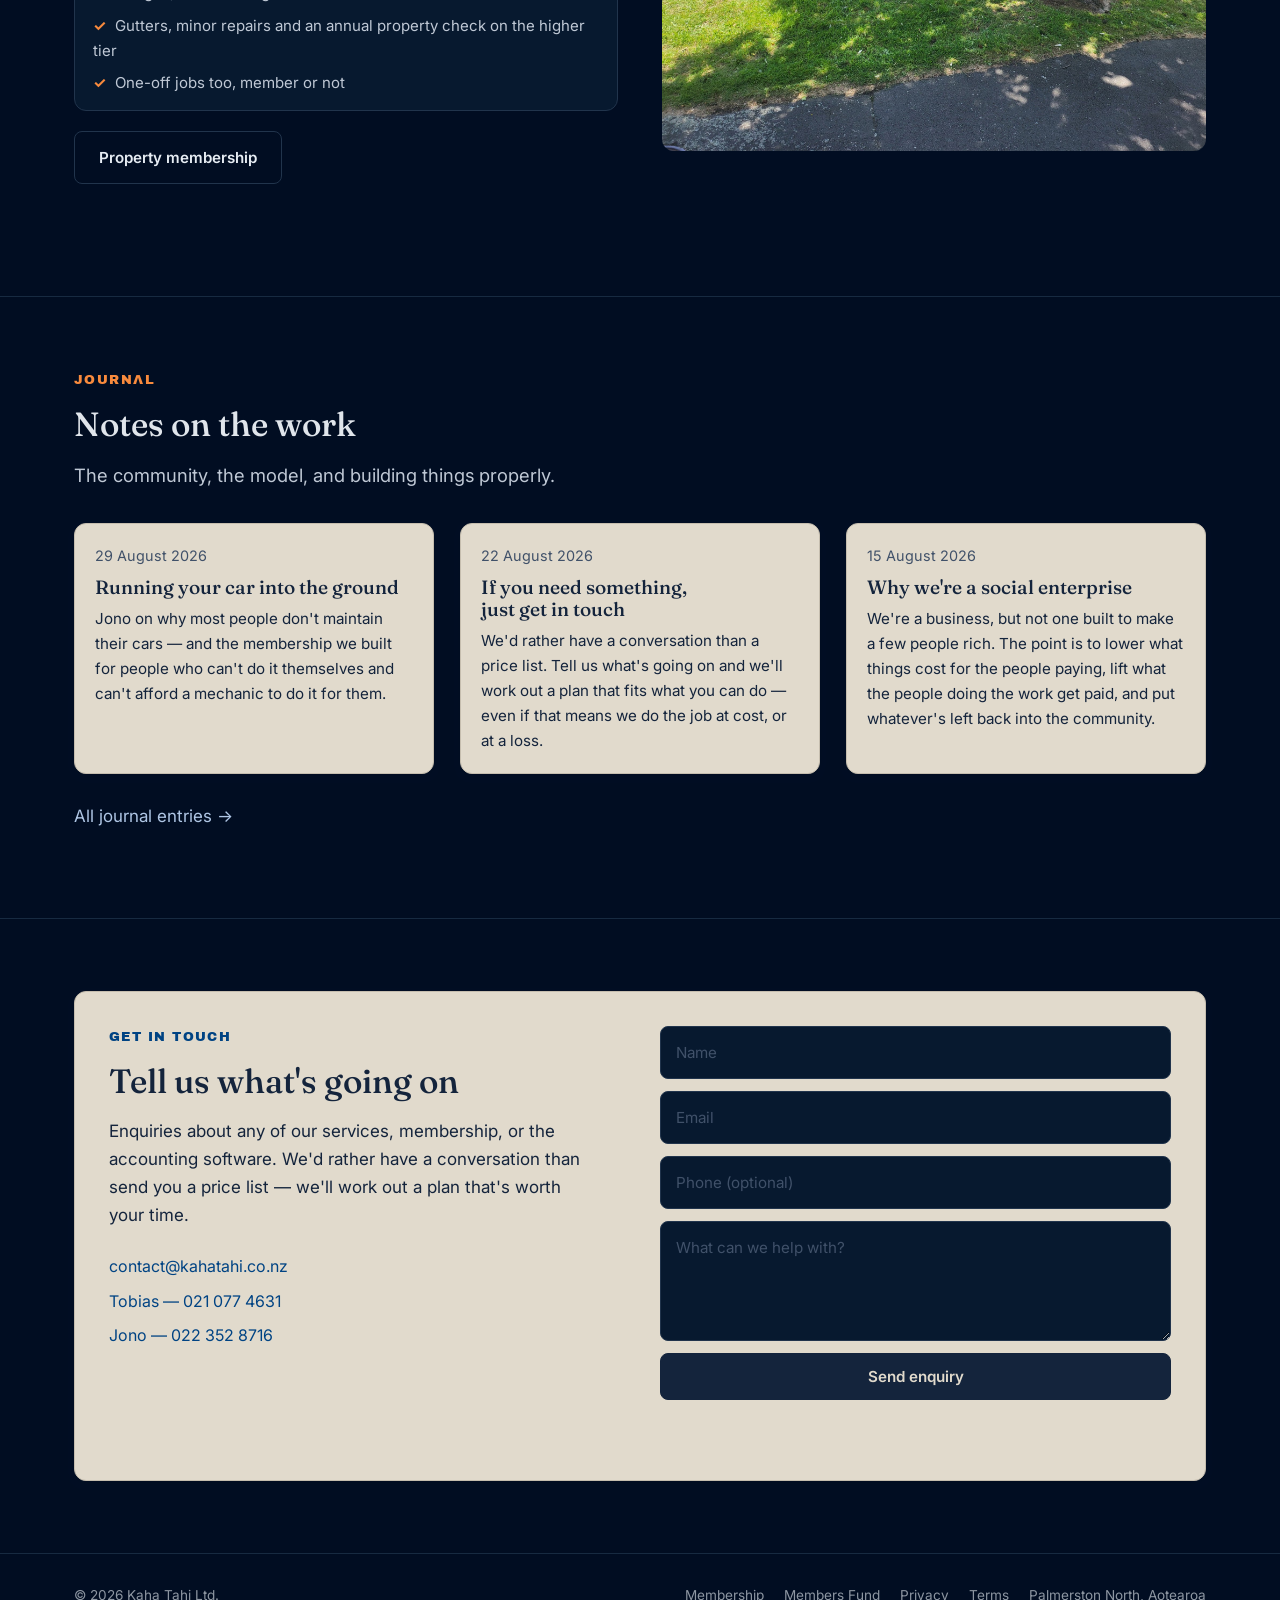
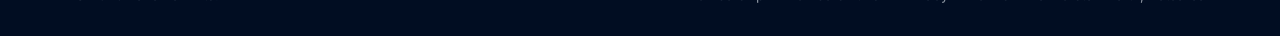
==== commit 09826666: "Paper panels: dark ink everywhere, solid navy buttons, tighter padding, consistent in both modes; pi" ====
--- a/index.html
+++ b/index.html
@@ -61,7 +61,7 @@
 <link rel="preconnect" href="https://fonts.googleapis.com">
 <link rel="preconnect" href="https://fonts.gstatic.com" crossorigin>
 <link href="https://fonts.googleapis.com/css2?family=Fraunces:wght@400;500;600&family=Inter:wght@400;500;600&family=Archivo+Black&display=swap" rel="stylesheet">
-<link rel="stylesheet" href="/assets/site.css?v=8">
+<link rel="stylesheet" href="/assets/site.css?v=9">
 <style>
   @font-face {
     font-family: 'Kaha Sans';
@@ -328,7 +328,7 @@
   <!-- CONTACT -->
   <section class="section" id="contact">
     <div class="wrap">
-     <div class="panel grid grid-2" style="padding:clamp(28px,4vw,48px); gap:48px;">
+     <div class="panel grid grid-2" style="padding:clamp(22px,3vw,34px); gap:40px;">
       <div>
         <p class="kicker">Get in touch</p>
         <h2>Tell us what's going on</h2>
--- a/assets/site.css
+++ b/assets/site.css
@@ -33,7 +33,7 @@
   --paper-edge:    oklch(0.80 0.022 82);
   --ink:           oklch(0.26 0.05 258);
   --ink-soft:      oklch(0.30 0.05 258);
-  --ink-faint:     oklch(0.39 0.045 258);
+  --ink-faint:     oklch(0.43 0.045 258);
   --ink-link:      oklch(0.38 0.13 248);
 
   --accent:        oklch(0.74 0.16 52);
@@ -51,91 +51,57 @@
 
 * { box-sizing: border-box; }
 
-/* ---- paper panel: aged manila box, dark ink, for panels/cards/tiers (light mode) ---- */
-.panel {
+/* ---- paper panels: aged manila, dark ink. Same in every mode. ---- */
+.panel, .card, .tier, .pillar-grid > div > h3 {
   background: var(--paper);
   color: var(--ink);
   border: 1px solid var(--paper-edge);
-  border-radius: 14px;
-  box-shadow: 0 4px 16px -12px oklch(0.05 0.03 260 / 0.5);
-}
-/* inline color:var(--text-*) inside a paper surface resolves to ink */
-.panel, .card, .tier {
-  --text: var(--ink);
-  --text-muted: var(--ink);
-  --text-faint: var(--ink-faint);
-}
-.panel :where(h1,h2,h3,h4,h5,p,li,span,dt,dd),
-.card :where(h1,h2,h3,p,li,span),
-.tier :where(h1,h2,h3,h4,p,li,span,div) { color: var(--ink); }
-.panel .tier-price, .card .tier-price, .tier-price,
-.panel strong, .card strong, .tier strong { color: var(--ink); }
-.panel .tier-note, .tier-note { color: var(--ink-faint); }
+  border-radius: 12px;
+  box-shadow: 0 3px 14px -10px oklch(0.05 0.03 260 / 0.45);
+}
+/* every text element on paper is dark ink; only tiny sub-labels are mid */
+.panel, .card, .tier { --text: var(--ink); --text-muted: var(--ink); --text-faint: var(--ink-faint); }
+.panel :where(h1,h2,h3,h4,h5,p,li,span,dd,dt,strong,label),
+.card :where(h1,h2,h3,p,li,span,strong),
+.tier :where(h1,h2,h3,h4,p,li,span,div,strong) { color: var(--ink); }
+.tier-name, .tier-price { color: var(--ink); }
+.tier-note, .panel .form-status { color: var(--ink-faint); }
+.panel .kicker, .card .kicker, .tier .kicker { color: var(--ink-link); }
 .panel a, .card a, .tier a, .panel .contact-lines a { color: var(--ink-link); }
-.panel .kicker, .card .kicker, .tier .kicker { color: var(--ink-link); }
-.panel .tier ul li::before, .tier ul li::before,
-.pillar-grid > div > ul li::before { color: var(--ink-link); }
-
-/* on paper: a filled navy button + a legible navy ghost button */
-.panel .btn, .card .btn, .tier .btn {
+.tier ul li::before { color: var(--ink-link); }
+
+/* buttons on paper: solid navy fill, primary and "ghost" alike */
+.panel .btn, .card .btn, .tier .btn,
+.panel .btn-ghost, .card .btn-ghost, .tier .btn-ghost {
   background: var(--ink);
   color: var(--paper);
-  border-color: var(--ink);
-}
-.panel .btn:hover, .card .btn:hover, .tier .btn:hover { background: oklch(0.20 0.05 258); color: var(--paper); }
-.panel .btn-ghost, .card .btn-ghost, .tier .btn-ghost {
-  background: oklch(0.85 0.02 82);
-  color: var(--ink);
-  border-color: var(--ink);
-}
-.panel .btn-ghost:hover, .card .btn-ghost:hover, .tier .btn-ghost:hover { background: oklch(0.80 0.024 82); color: var(--ink); }
+  border: 1px solid var(--ink);
+}
+.panel .btn:hover, .card .btn:hover, .tier .btn:hover,
+.panel .btn-ghost:hover, .card .btn-ghost:hover, .tier .btn-ghost:hover {
+  background: oklch(0.19 0.05 258);
+  color: var(--paper);
+}
+
+/* nested blue box inside a paper panel — light text on navy */
 .panel .form input, .panel .form textarea {
-  background: oklch(0.95 0.012 82);
-  border-color: var(--paper-edge);
-  color: var(--ink);
-}
-.panel .form input::placeholder, .panel .form textarea::placeholder { color: var(--ink-faint); }
+  background: var(--bg-raised);
+  border: 1px solid var(--border);
+  color: var(--text);
+}
+.panel .form input::placeholder, .panel .form textarea::placeholder { color: var(--text-faint); }
 .panel .form input:focus, .panel .form textarea:focus { outline-color: var(--ink-link); }
-.panel .form-status { color: var(--ink-soft); }
-
-/* ---- dark-mode / forced-dark visitors: no paper, everything on the blue ---- */
-@media (prefers-color-scheme: dark) {
-  .panel, .card, .tier {
-    --text: oklch(0.94 0.012 255);
-    --text-muted: oklch(0.83 0.02 255);
-    --text-faint: oklch(0.67 0.02 255);
-  }
-  .panel, .card, .tier,
-  .pillar-grid > div > ul, .pillar-grid > div > h3 {
-    background: var(--bg-raised);
-    border-color: var(--border-soft);
-    box-shadow: none;
-  }
-  .panel :where(h1,h2,h3,h4,h5,p,li,span,dt,dd),
-  .card :where(h1,h2,h3,p,li,span),
-  .tier :where(h1,h2,h3,h4,p,li,span,div),
-  .pillar-grid > div > h3,
-  .panel strong, .card strong, .tier strong,
-  .tier-name, .tier-price { color: var(--text); }
-  .panel p, .card p, .tier ul li, .pillar-grid > div > ul li { color: var(--text-muted); }
-  .tier-note, .panel .form-status { color: var(--text-faint); }
-  .panel .kicker, .card .kicker, .tier .kicker { color: var(--accent); }
-  .panel a, .card a, .tier a, .panel .contact-lines a { color: var(--accent-link); }
-  .panel .tier ul li::before, .tier ul li::before,
-  .pillar-grid > div > ul li::before { color: var(--accent); }
-  .panel .btn, .card .btn, .tier .btn {
-    background: var(--accent); color: var(--on-accent); border-color: transparent;
-  }
-  .panel .btn:hover, .card .btn:hover, .tier .btn:hover { background: var(--accent-hi); color: var(--on-accent); }
-  .panel .btn-ghost, .card .btn-ghost, .tier .btn-ghost {
-    background: transparent; color: var(--text); border-color: var(--border);
-  }
-  .panel .btn-ghost:hover, .card .btn-ghost:hover, .tier .btn-ghost:hover { background: var(--bg-card); color: var(--text); }
-  .panel .form input, .panel .form textarea {
-    background: var(--bg-raised); border-color: var(--border); color: var(--text);
-  }
-  .panel .form input::placeholder, .panel .form textarea::placeholder { color: var(--text-faint); }
-}
+
+/* the pillar checklist: a blue box (light text) set against the paper title
+   chip above and the dark ground around it */
+.pillar-grid > div > ul {
+  background: var(--bg-raised);
+  color: var(--text);
+  border: 1px solid var(--border);
+  border-radius: 12px;
+}
+.pillar-grid > div > ul li { color: var(--text-muted); }
+.pillar-grid > div > ul li::before { color: var(--accent); }
 
 /* wordmark chip in the nav — the letterhead stamp; stays paper in both modes */
 .nav-wordmark {
@@ -373,21 +339,8 @@
 .grid-3 { grid-template-columns: repeat(3, 1fr); }
 @media (max-width: 860px) { .grid-2, .grid-3 { grid-template-columns: 1fr; } }
 
-.card {
-  background: var(--paper);
-  color: var(--ink);
-  border: 1px solid var(--paper-edge);
-  border-radius: 14px;
-  padding: 26px;
-  box-shadow: 0 10px 30px -12px oklch(0.10 0.04 260 / 0.55);
-}
-.card h1, .card h2, .card h3 { color: var(--ink); margin-bottom: 8px; }
-.card p { color: var(--ink); }
-.card a { color: var(--ink-link); }
-.card .kicker { color: var(--ink-link); }
-.card strong { color: var(--ink); }
-.card .btn { background: var(--ink); color: var(--paper); border-color: var(--ink); }
-.card .btn:hover { background: oklch(0.24 0.05 258); color: var(--paper); }
+.card { padding: 20px; }
+.card h1, .card h2, .card h3 { margin-bottom: 8px; }
 
 /* service pillar rows */
 .pillar { padding: 40px 0; border-top: 1px solid var(--border-soft); scroll-margin-top: 84px; }
@@ -398,61 +351,44 @@
   .pillar-grid { grid-template-columns: 1fr; gap: 24px; }
   .pillar-grid.reverse > .pillar-media { order: 0; }
 }
-.pillar-media { border-radius: 14px; overflow: hidden; aspect-ratio: 4 / 3; background: var(--bg-card); }
+.pillar-media { border-radius: 12px; overflow: hidden; aspect-ratio: 4 / 3; background: var(--bg-card); }
 .pillar-media img { width: 100%; height: 100%; object-fit: cover; }
 
-/* Break the pillar up: a heavy-sans title in a tight paper chip, the
-   paragraph on the dark, the checklist on paper (light mode). */
+/* pillar: heavy-sans title in a tight paper chip; paragraph on the dark;
+   checklist as a blue box (see the .pillar-grid > div > ul rule above) */
 .pillar-grid > div > h3 {
   display: inline-block;
   font-family: 'Archivo Black', var(--font-disp), sans-serif;
   font-weight: 400;
-  font-size: 1.35rem;
+  font-size: 1.3rem;
   line-height: 1.15;
   letter-spacing: 0.002em;
-  color: var(--ink);
-  background: var(--paper);
-  border: 1px solid var(--paper-edge);
-  border-radius: 10px;
-  padding: 10px 16px 8px;
-  margin: 0 0 18px;
-}
-.pillar-grid > div > p { color: var(--text); margin: 0 0 20px; }
+  padding: 9px 14px 7px;
+  margin: 0 0 16px;
+}
+.pillar-grid > div > p { color: var(--text); margin: 0 0 18px; }
 .pillar-grid > div > ul {
   list-style: none;
-  margin: 0 0 22px;
-  padding: 16px 20px;
+  margin: 0 0 20px;
+  padding: 14px 18px;
   display: flex;
   flex-direction: column;
-  gap: 9px;
-  background: var(--paper);
-  border: 1px solid var(--paper-edge);
-  border-radius: 12px;
-  box-shadow: 0 4px 16px -12px oklch(0.05 0.03 260 / 0.5);
-}
-.pillar-grid > div > ul li { color: var(--ink); font-size: 0.95rem; }
-.pillar-grid > div > ul li::before { content: "✓"; color: var(--ink-link); margin-right: 9px; font-weight: 700; }
+  gap: 8px;
+}
+.pillar-grid > div > ul li { font-size: 0.94rem; }
+.pillar-grid > div > ul li::before { content: "✓"; margin-right: 9px; font-weight: 700; }
 
 /* ---- pricing tiers ---- */
 
-.tiers { display: grid; grid-template-columns: repeat(auto-fit, minmax(230px, 1fr)); gap: 20px; margin: 28px 0; }
-.tier {
-  background: var(--paper);
-  color: var(--ink);
-  border: 1px solid var(--paper-edge);
-  border-radius: 14px;
-  padding: 24px;
-  display: flex;
-  flex-direction: column;
-  box-shadow: 0 10px 30px -12px oklch(0.10 0.04 260 / 0.55);
-}
+.tiers { display: grid; grid-template-columns: repeat(auto-fit, minmax(230px, 1fr)); gap: 18px; margin: 26px 0; }
+.tier { padding: 20px; display: flex; flex-direction: column; }
 .tier.featured { border-color: var(--accent); border-width: 2px; }
-.tier-name { font-family: var(--font-head); font-size: 1.15rem; margin-bottom: 4px; color: var(--ink); }
-.tier-price { font-size: 1.7rem; font-weight: 600; color: var(--ink); margin: 6px 0 2px; }
+.tier-name { font-family: var(--font-head); font-size: 1.12rem; margin-bottom: 4px; }
+.tier-price { font-size: 1.65rem; font-weight: 600; margin: 6px 0 2px; }
 .tier-price small { font-size: 0.9rem; font-weight: 400; color: var(--ink-faint); }
 .tier-note { font-size: 0.85rem; color: var(--ink-faint); margin-bottom: 14px; }
-.tier ul { list-style: none; padding: 0; margin: 0 0 18px; display: flex; flex-direction: column; gap: 8px; font-size: 0.92rem; color: var(--ink-soft); }
-.tier ul li::before { content: "–"; color: var(--accent); margin-right: 8px; }
+.tier ul { list-style: none; padding: 0; margin: 0 0 16px; display: flex; flex-direction: column; gap: 8px; font-size: 0.92rem; }
+.tier ul li::before { content: "–"; margin-right: 8px; }
 .tier .btn { margin-top: auto; text-align: center; }
 
 .fineprint { font-size: 0.85rem; color: var(--text-faint); max-width: 62ch; }
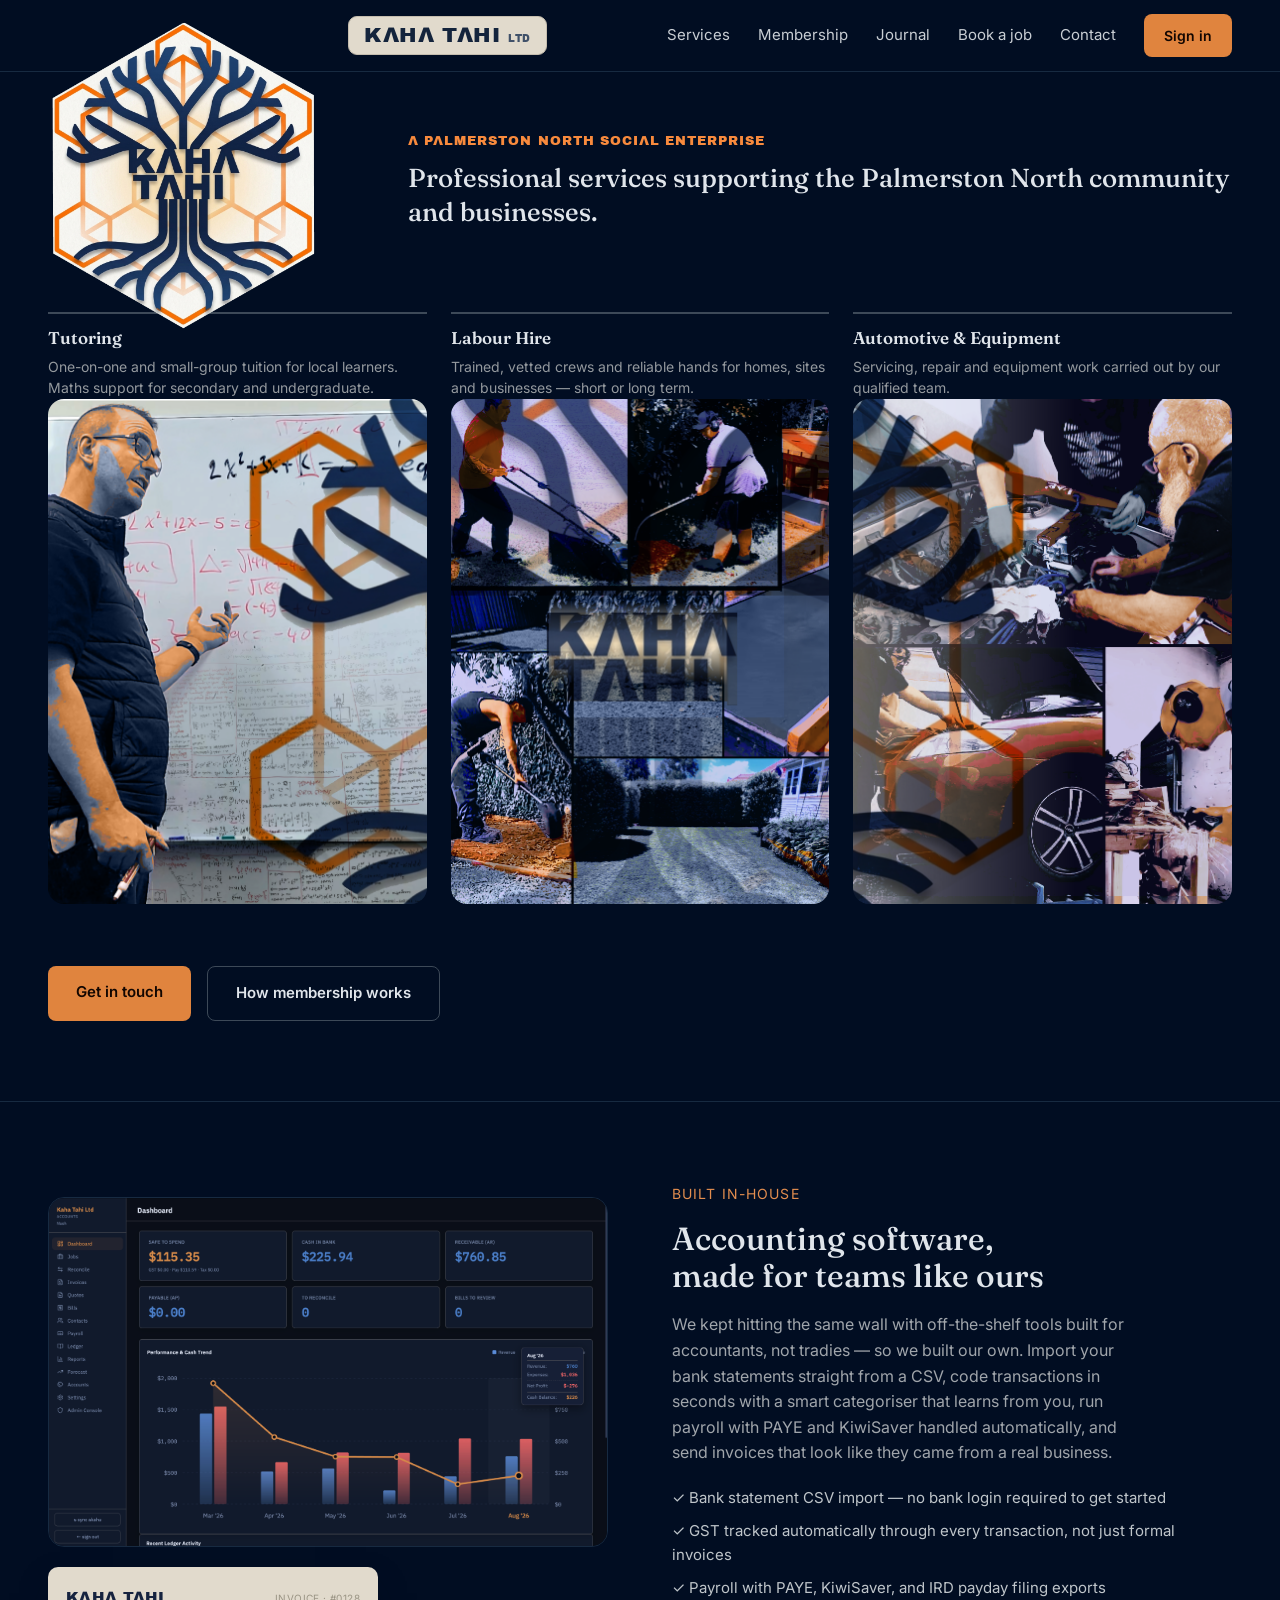
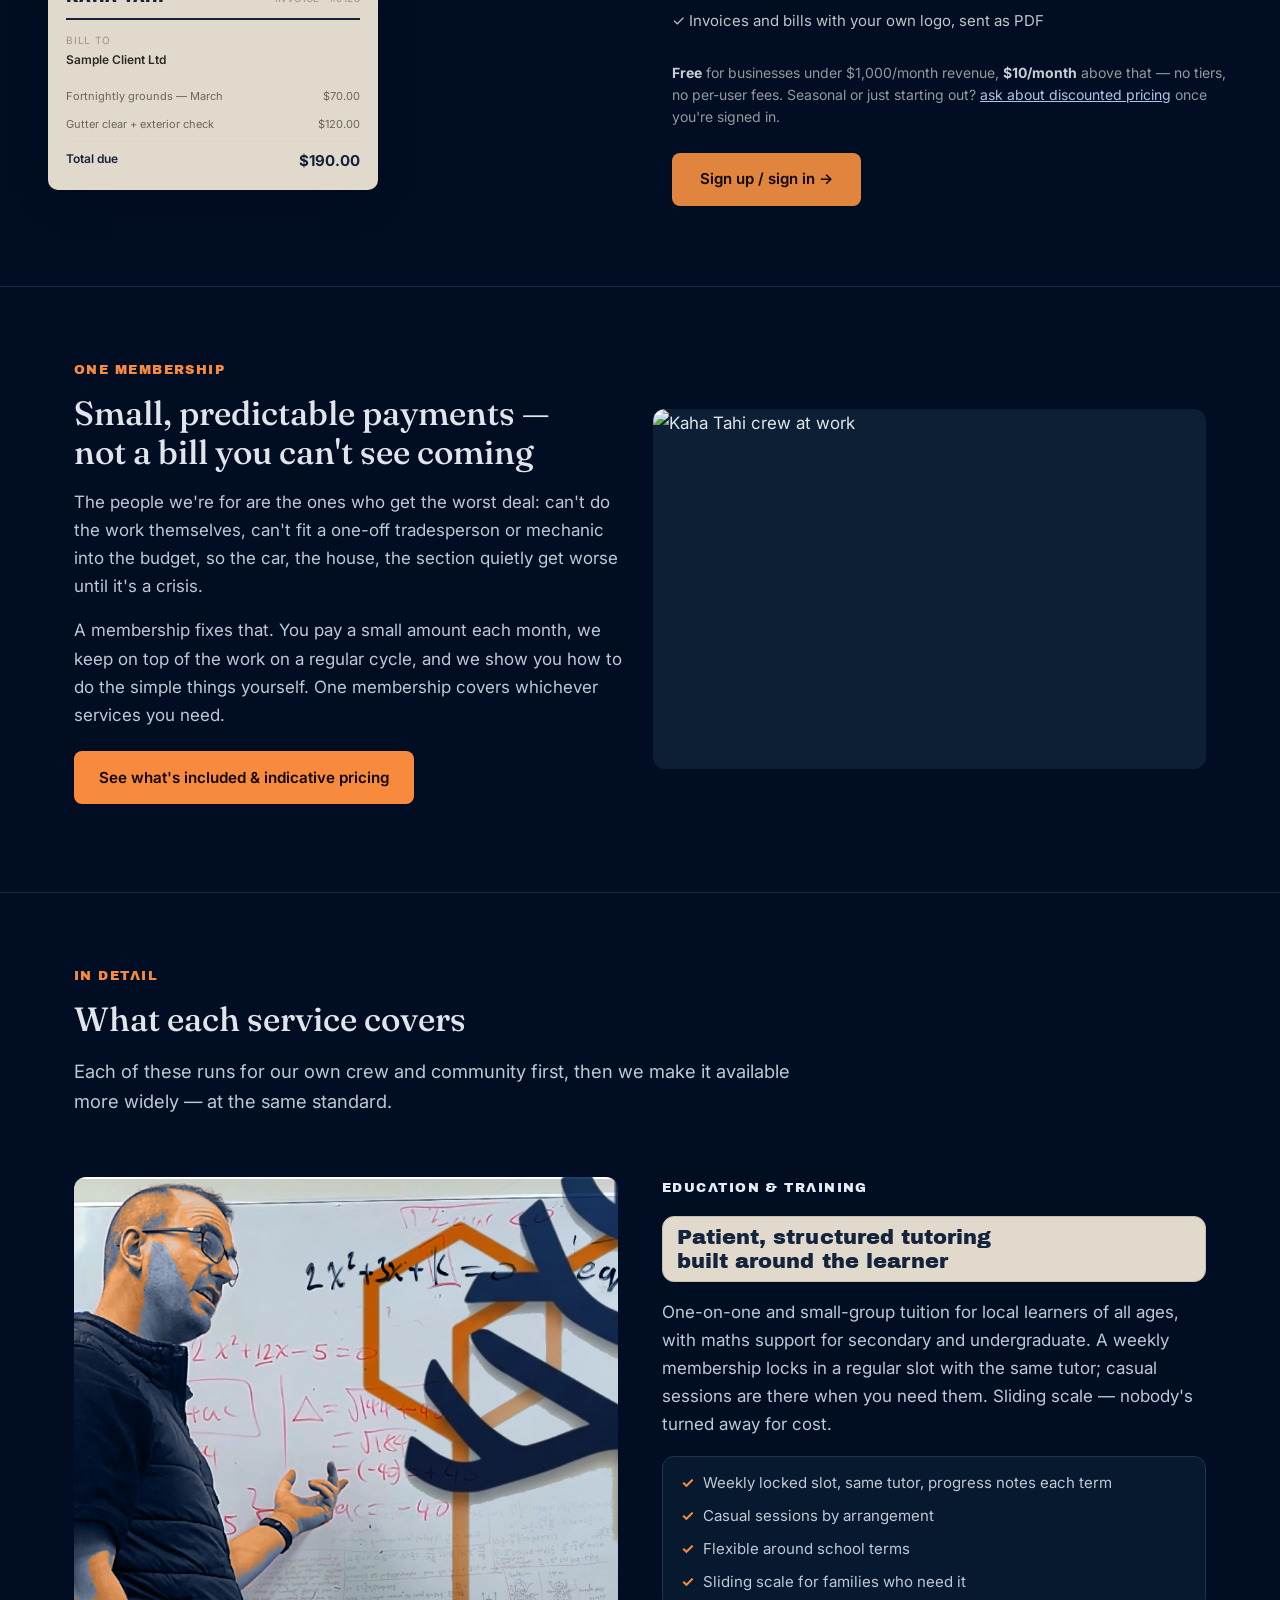
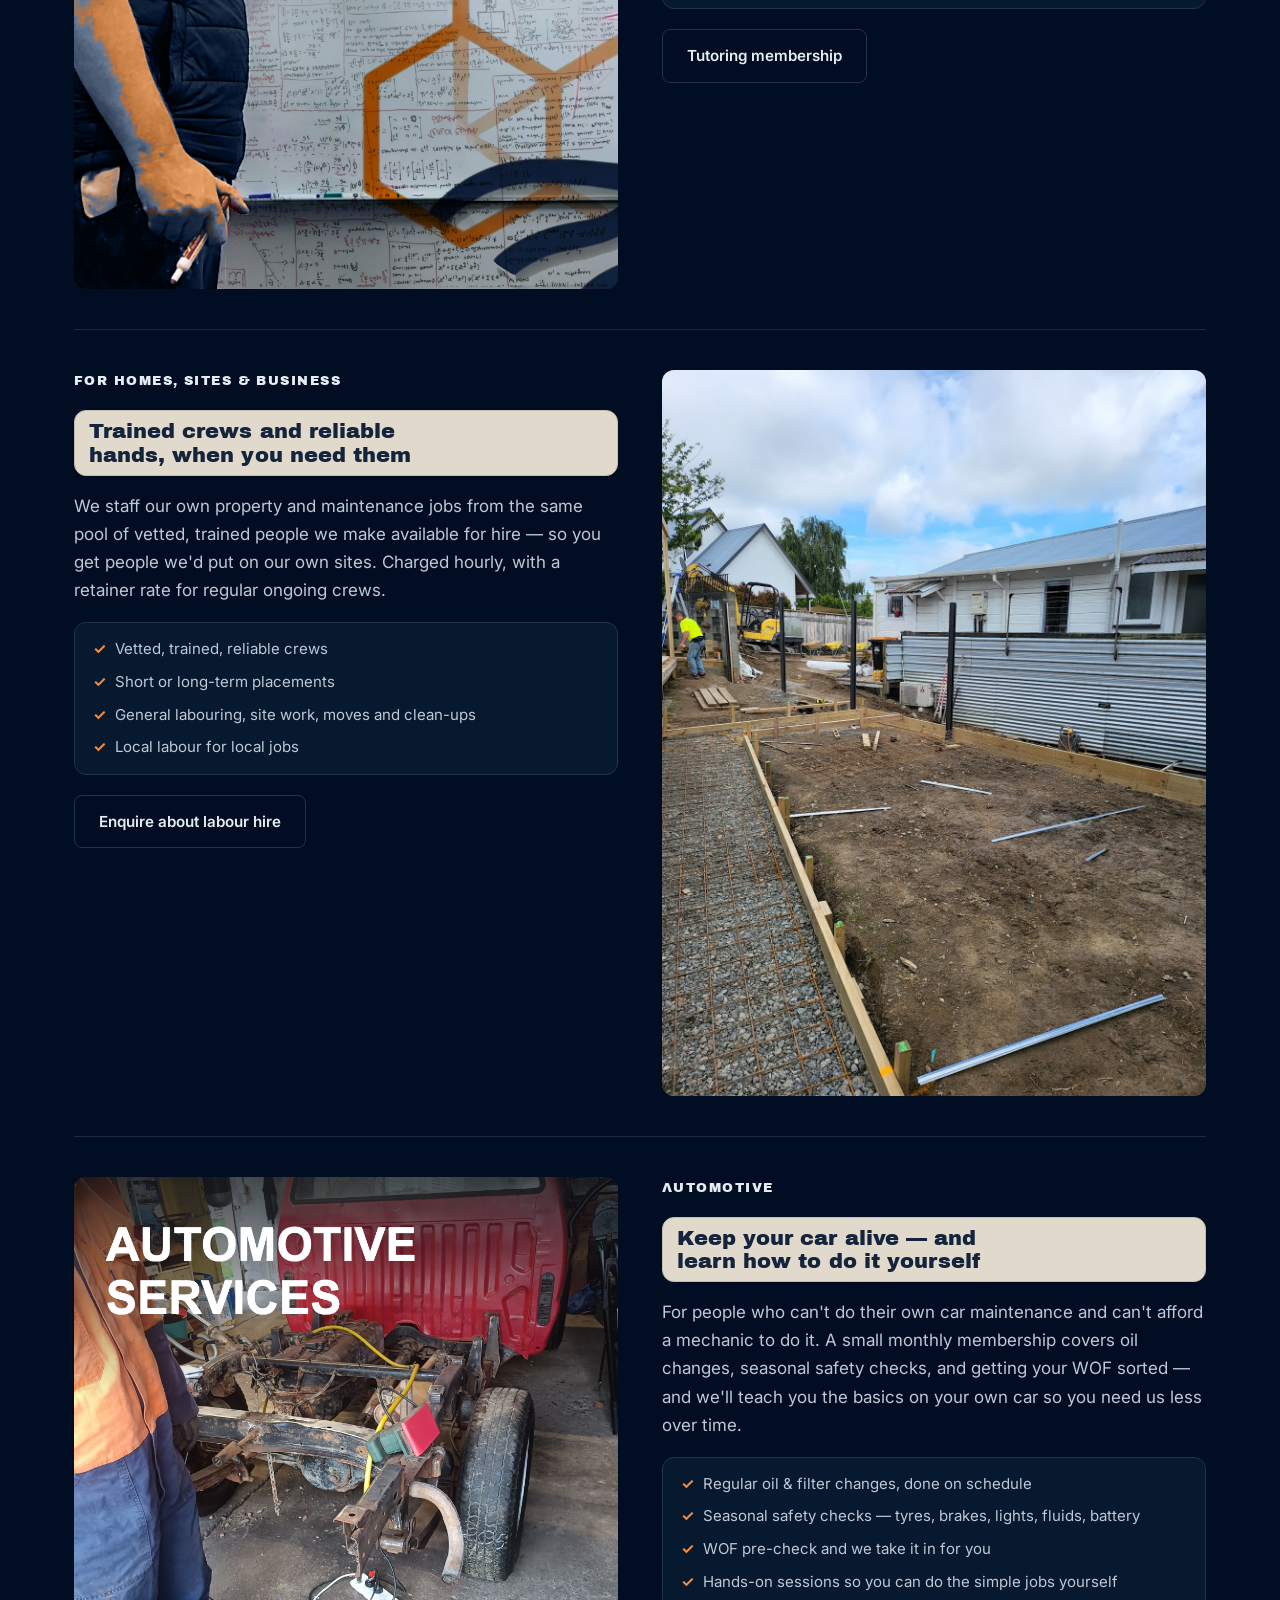
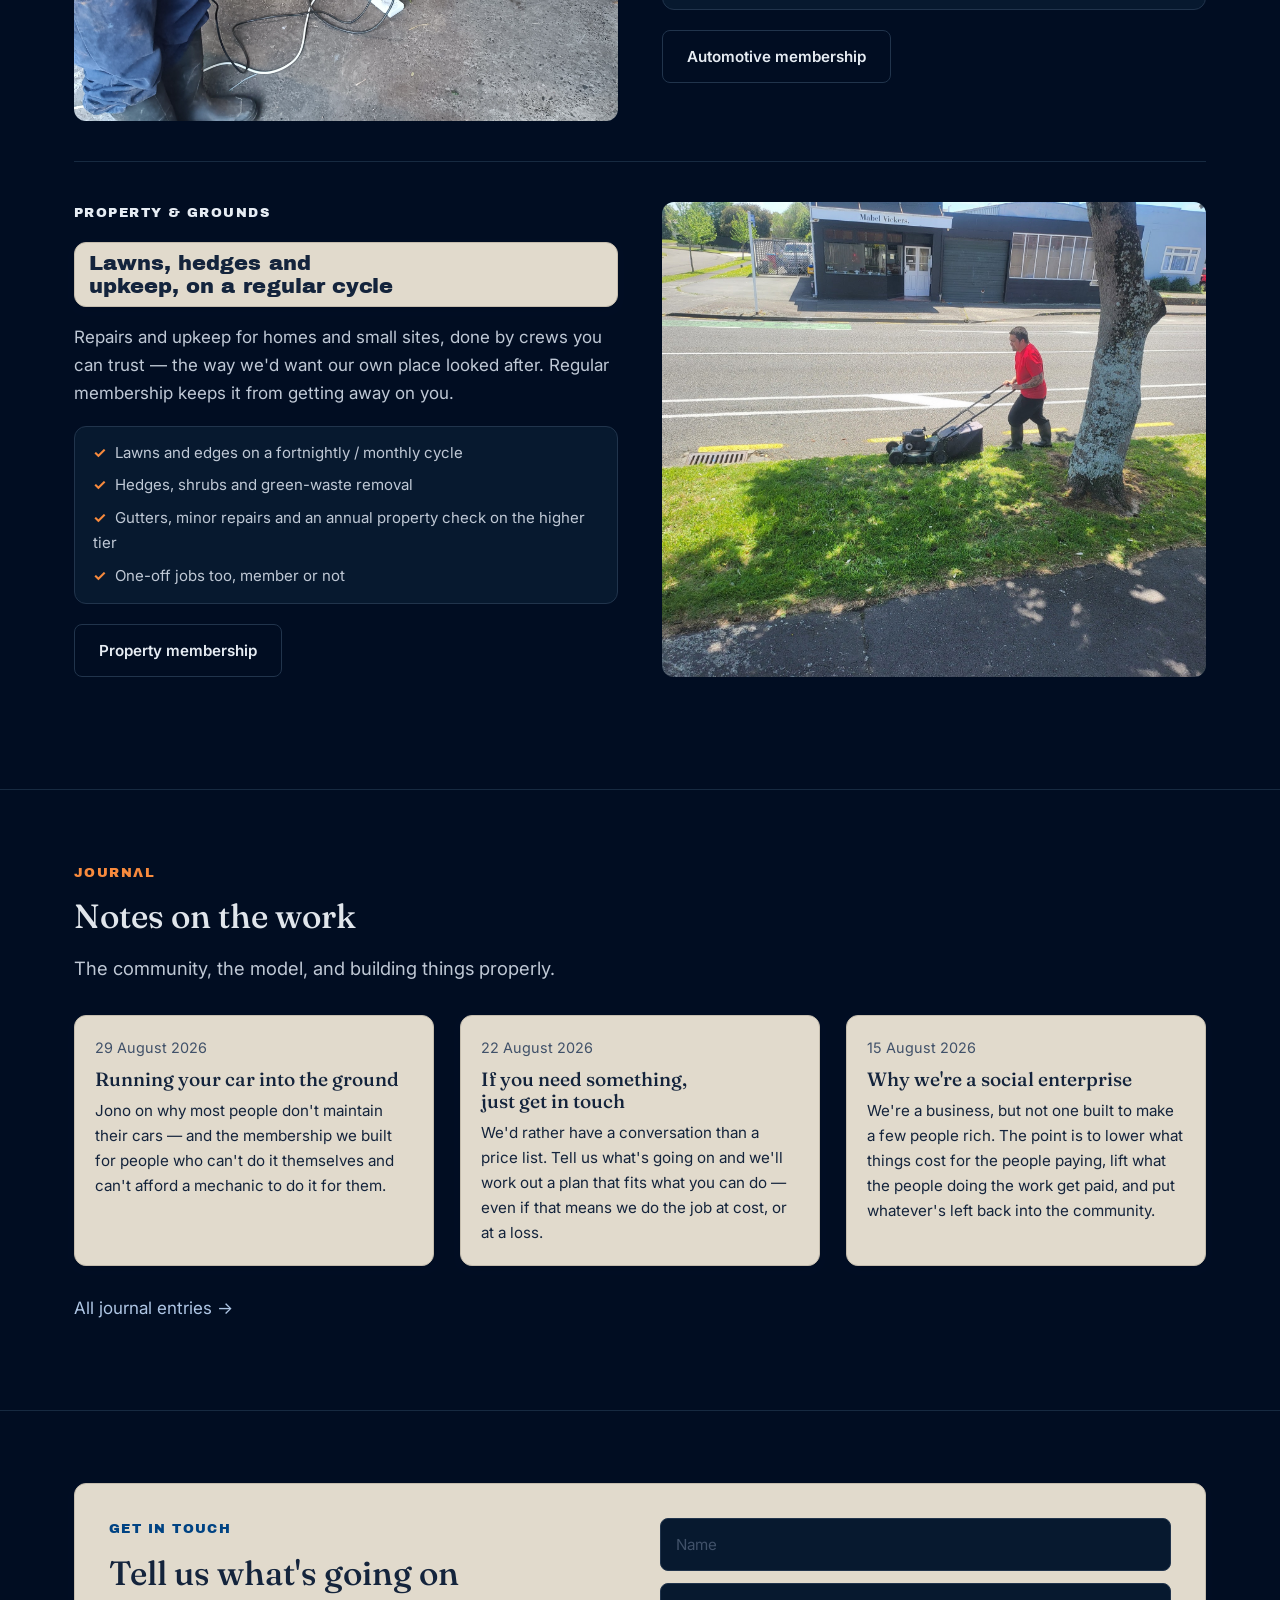
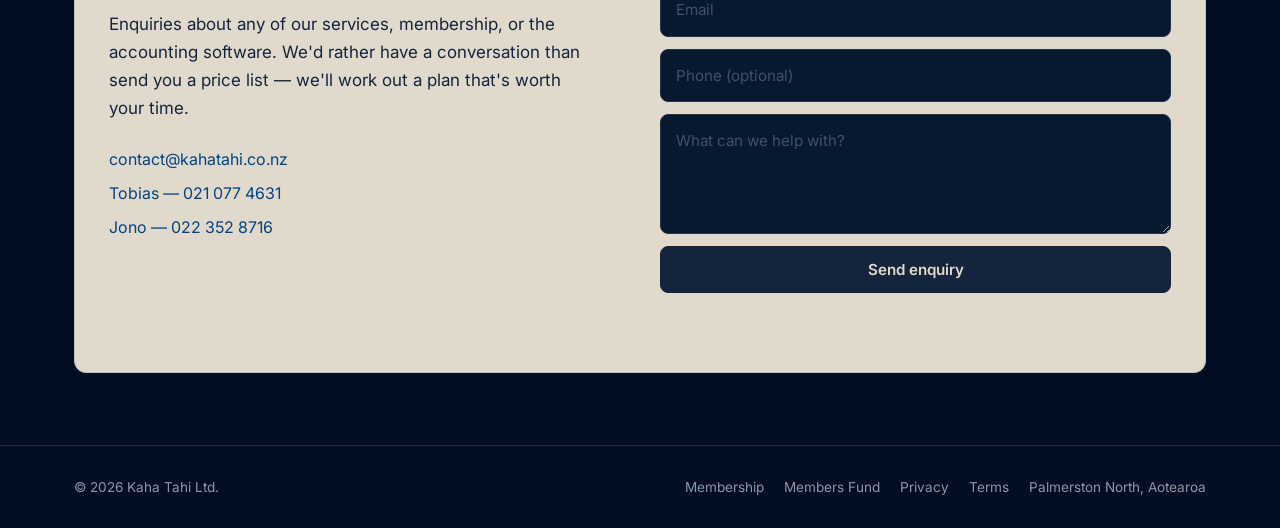
==== commit 6a0e9079: "Pillar images fill the full column height (stretch) instead of a short 4:3 crop floating mid-row; bi" ====
--- a/index.html
+++ b/index.html
@@ -61,7 +61,7 @@
 <link rel="preconnect" href="https://fonts.googleapis.com">
 <link rel="preconnect" href="https://fonts.gstatic.com" crossorigin>
 <link href="https://fonts.googleapis.com/css2?family=Fraunces:wght@400;500;600&family=Inter:wght@400;500;600&family=Archivo+Black&display=swap" rel="stylesheet">
-<link rel="stylesheet" href="/assets/site.css?v=9">
+<link rel="stylesheet" href="/assets/site.css?v=10">
 <style>
   @font-face {
     font-family: 'Kaha Sans';
--- a/assets/site.css
+++ b/assets/site.css
@@ -345,14 +345,15 @@
 /* service pillar rows */
 .pillar { padding: 40px 0; border-top: 1px solid var(--border-soft); scroll-margin-top: 84px; }
 .pillar:first-child { border-top: 0; }
-.pillar-grid { display: grid; grid-template-columns: 1fr 1fr; gap: 44px; align-items: center; }
+.pillar-grid { display: grid; grid-template-columns: 1fr 1fr; gap: 44px; align-items: stretch; }
 .pillar-grid.reverse > .pillar-media { order: 2; }
+.pillar-media { border-radius: 12px; overflow: hidden; background: var(--bg-card); min-height: 360px; }
+.pillar-media img { width: 100%; height: 100%; object-fit: cover; object-position: center 22%; display: block; }
 @media (max-width: 860px) {
-  .pillar-grid { grid-template-columns: 1fr; gap: 24px; }
+  .pillar-grid { grid-template-columns: 1fr; gap: 24px; align-items: start; }
   .pillar-grid.reverse > .pillar-media { order: 0; }
-}
-.pillar-media { border-radius: 12px; overflow: hidden; aspect-ratio: 4 / 3; background: var(--bg-card); }
-.pillar-media img { width: 100%; height: 100%; object-fit: cover; }
+  .pillar-media { min-height: 0; aspect-ratio: 4 / 3; }
+}
 
 /* pillar: heavy-sans title in a tight paper chip; paragraph on the dark;
    checklist as a blue box (see the .pillar-grid > div > ul rule above) */
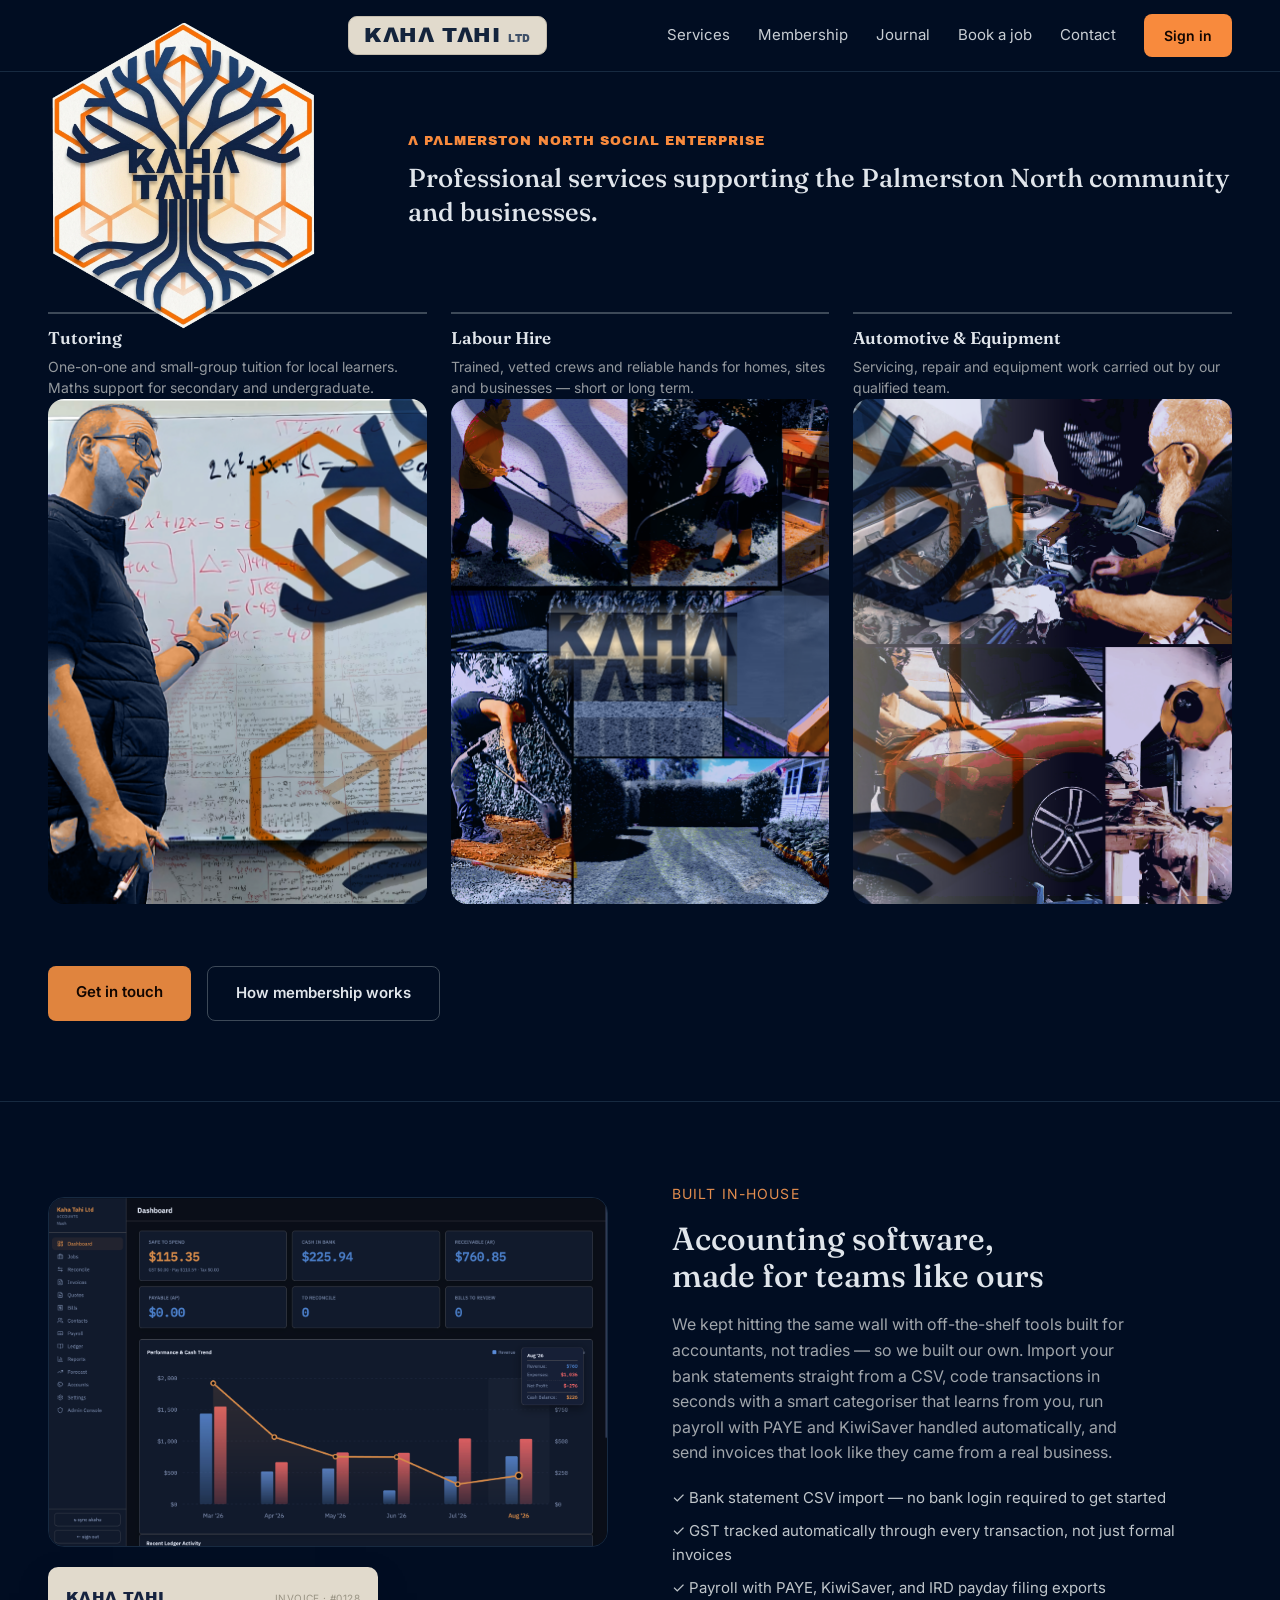
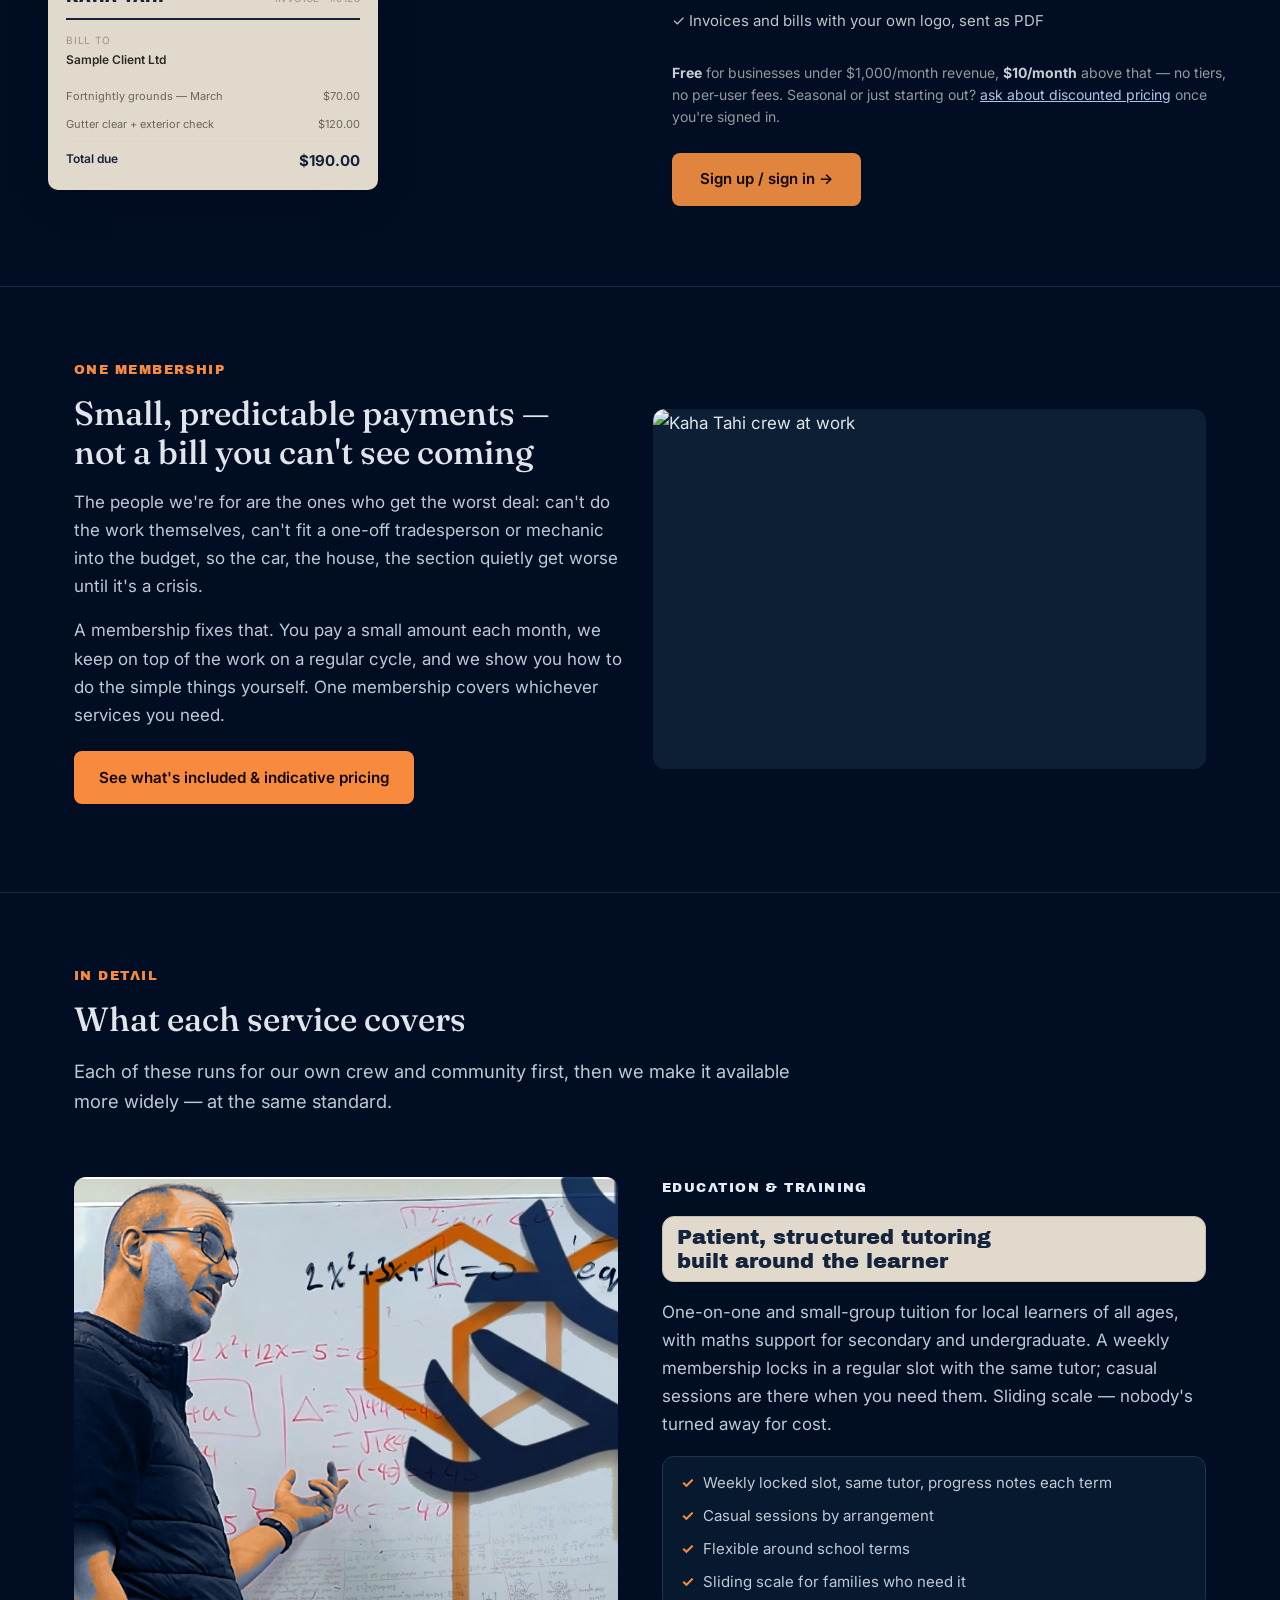
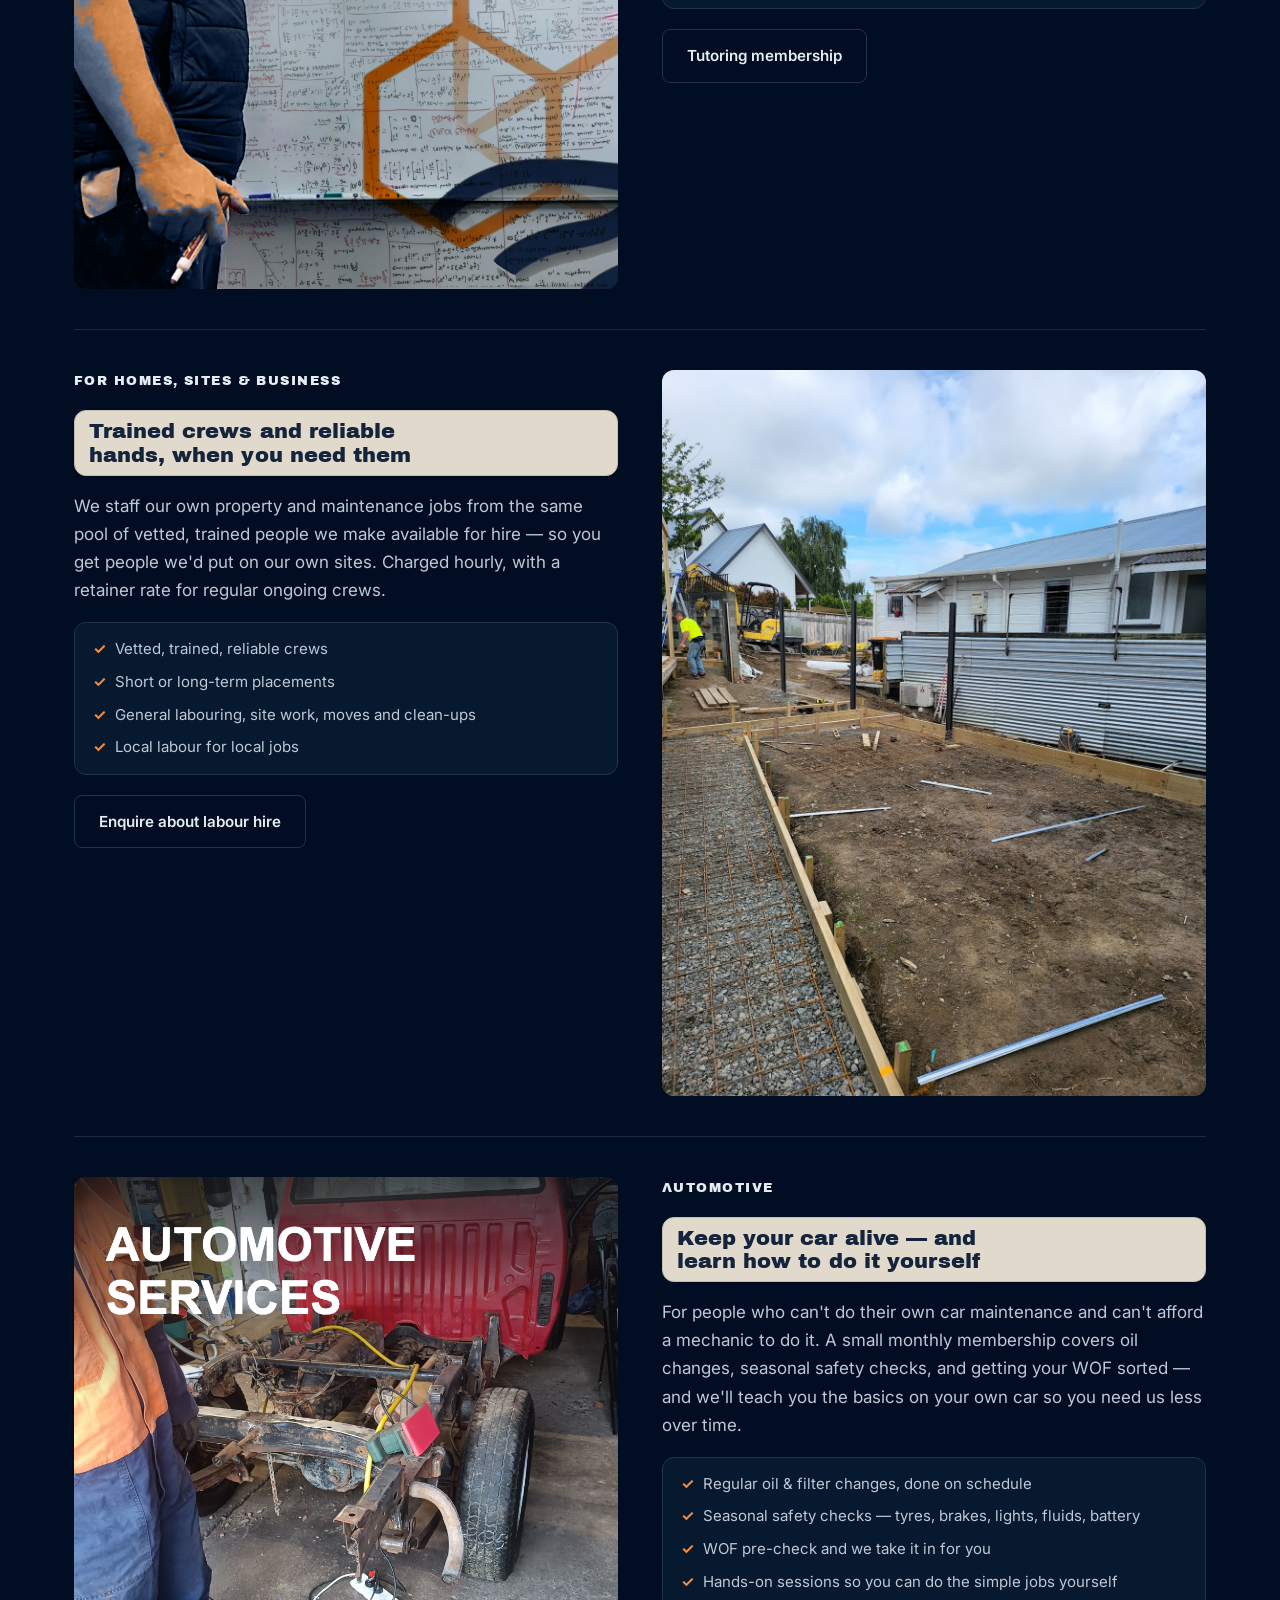
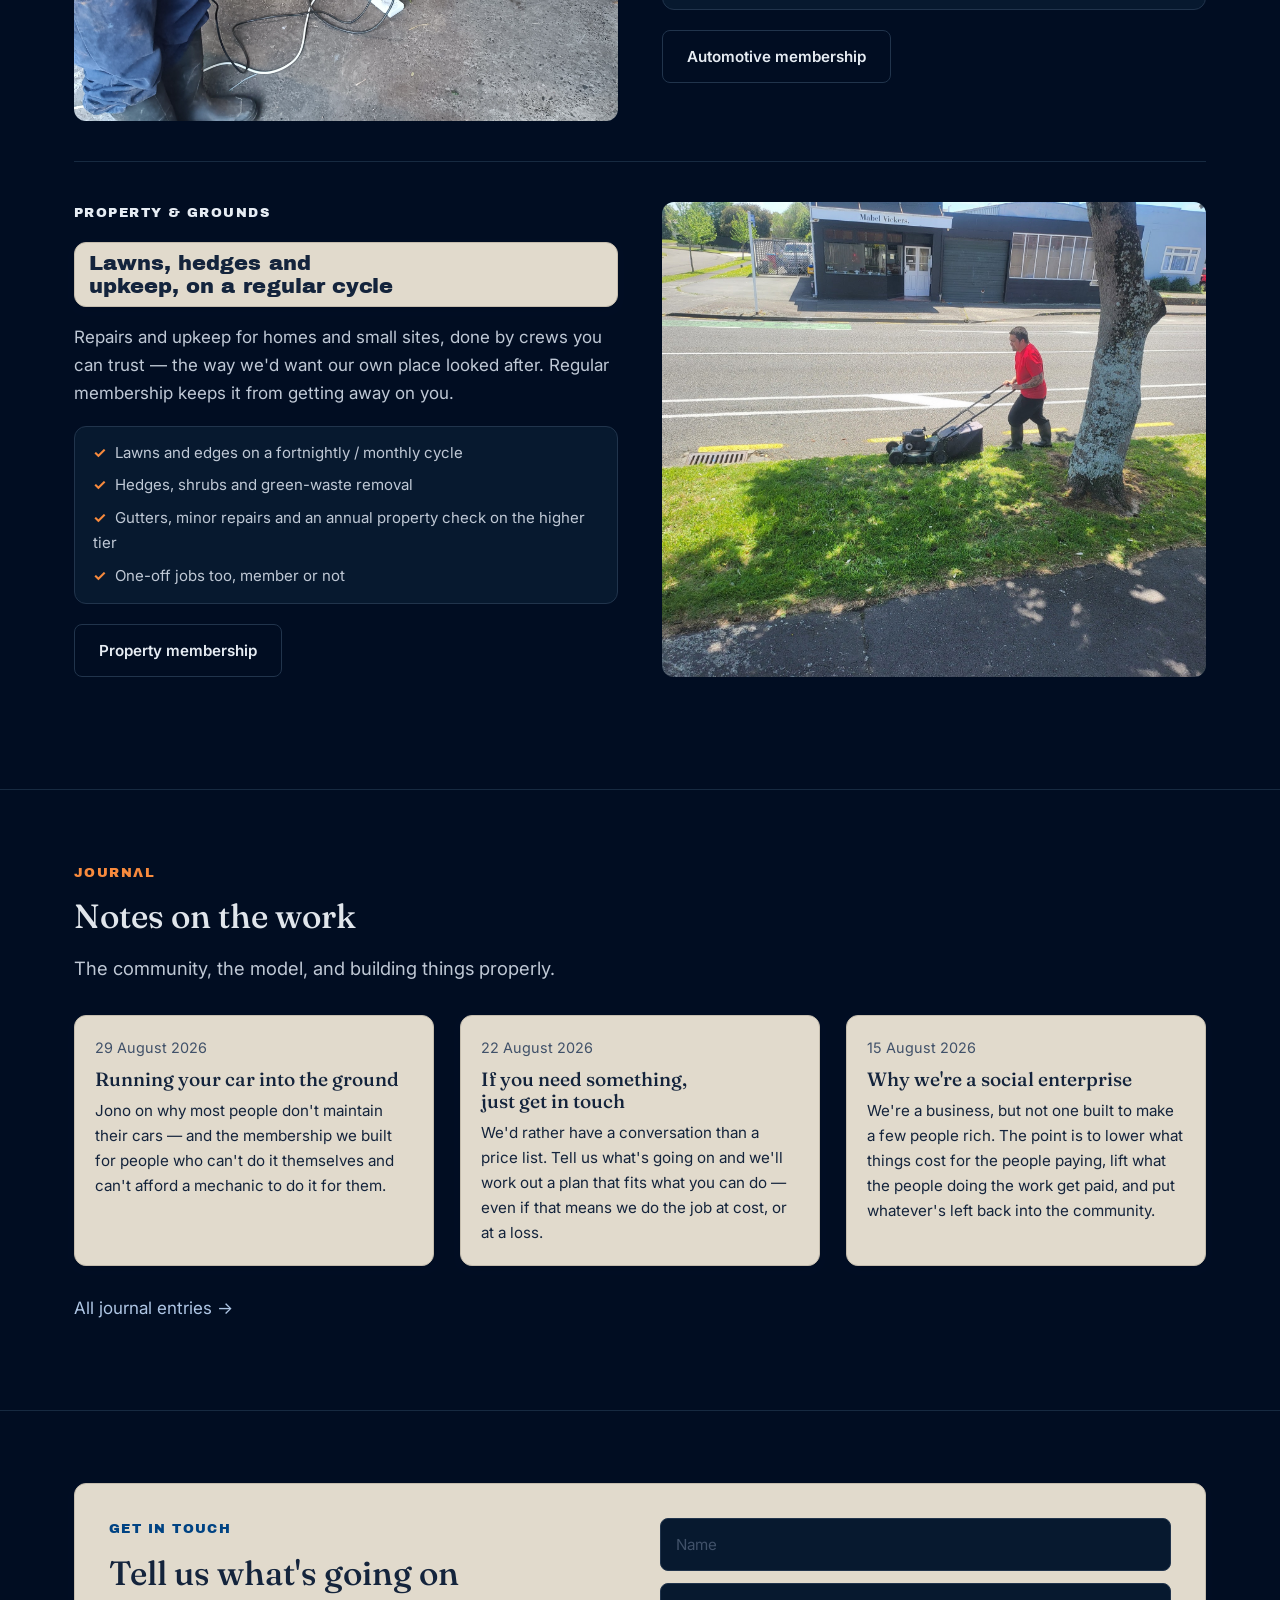
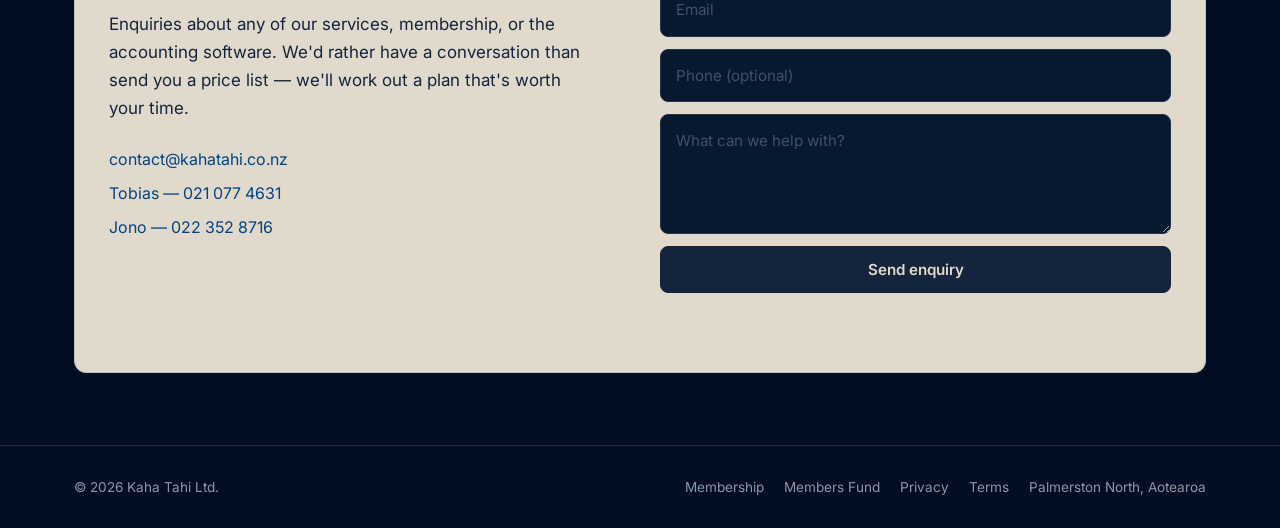
==== commit c0228fa3: "Add /sign-in/ chooser page (Accounts vs Tutoring); point every Sign in link at it" ====
--- a/index.html
+++ b/index.html
@@ -103,7 +103,7 @@
       <a href="/journal/" style="font-size:15px; color:oklch(0.85 0.01 250);">Journal</a>
       <a href="/booking/" style="font-size:15px; color:oklch(0.85 0.01 250);">Book a job</a>
       <a href="#contact" style="font-size:15px; color:oklch(0.85 0.01 250);">Contact</a>
-      <a href="https://accounts.kahatahi.co.nz" style="font-size:14px; font-weight:600; background:oklch(0.70 0.14 55); color:oklch(0.14 0.03 60); padding:10px 20px; border-radius:8px;">Sign in</a>
+      <a href="/sign-in/" style="font-size:14px; font-weight:600; background:oklch(0.74 0.16 52); color:oklch(0.14 0.03 60); padding:10px 20px; border-radius:8px;">Sign in</a>
     </div>
   </nav>
 
